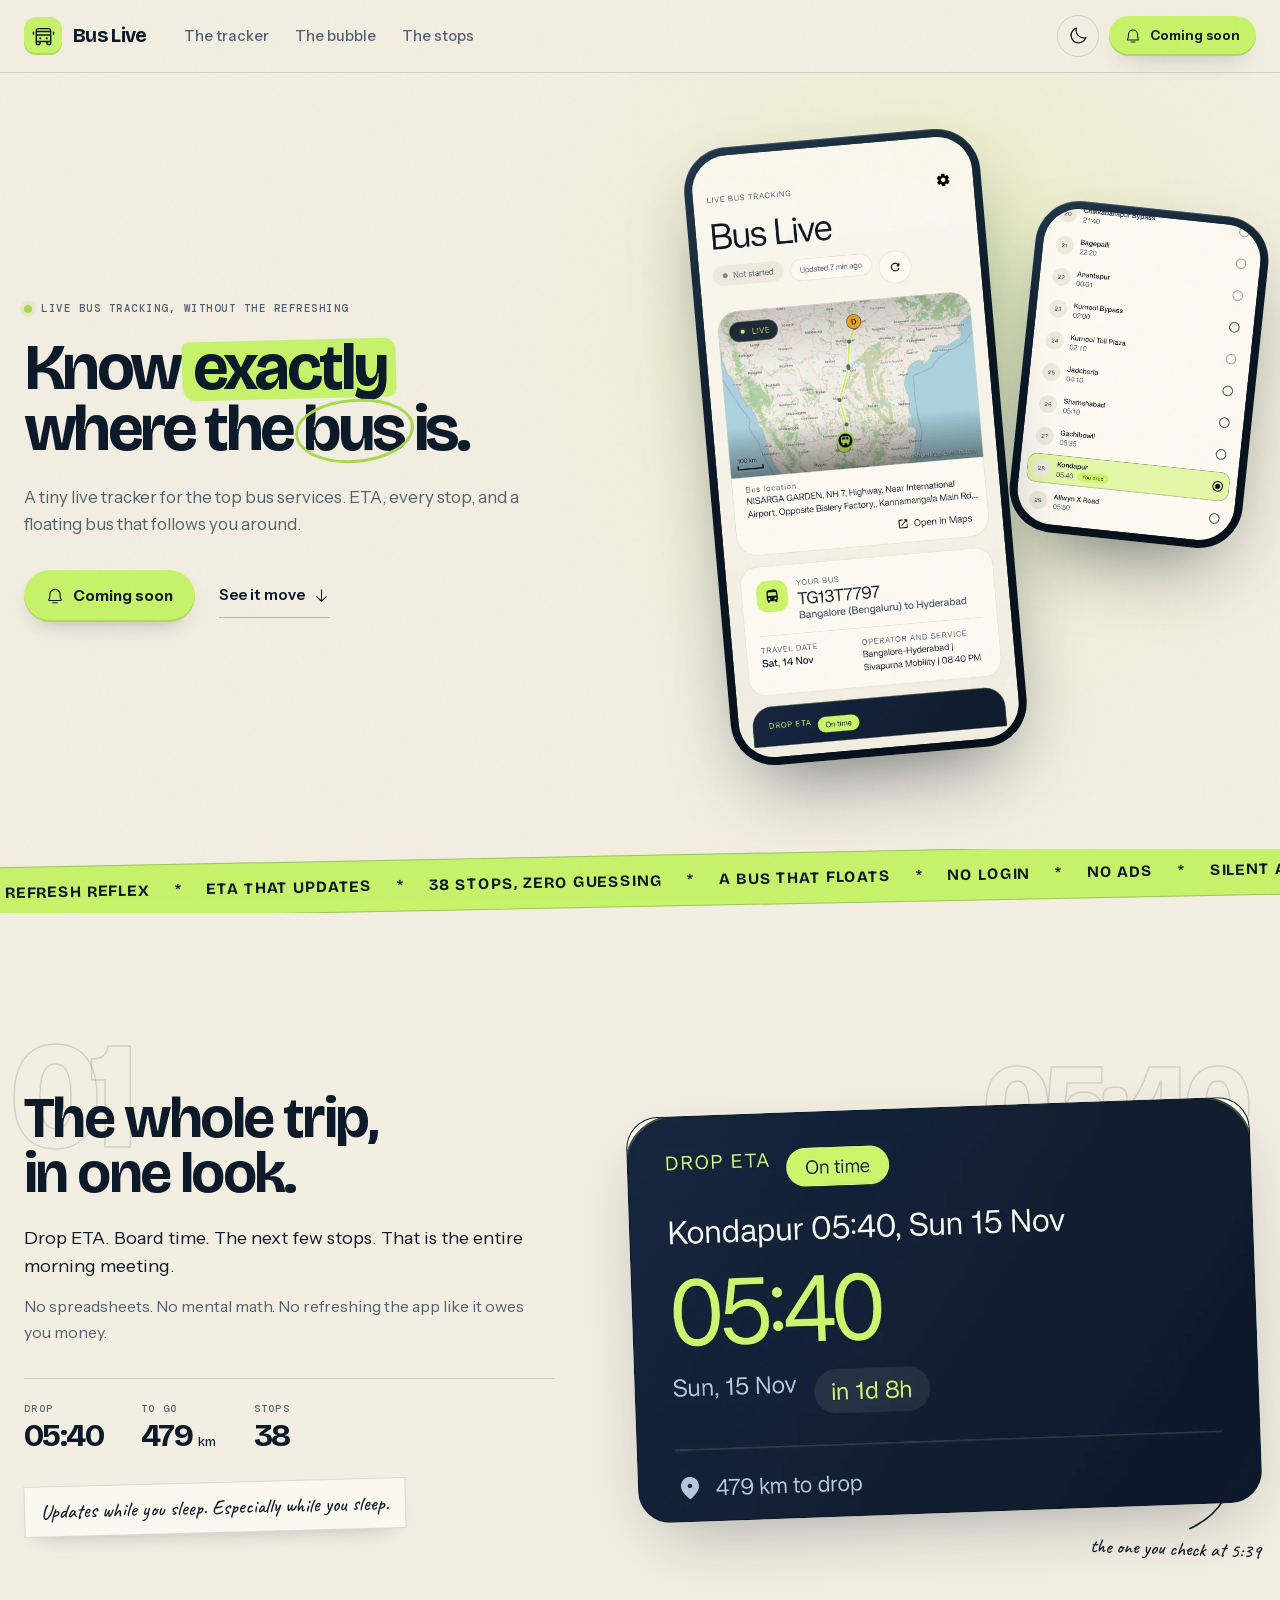
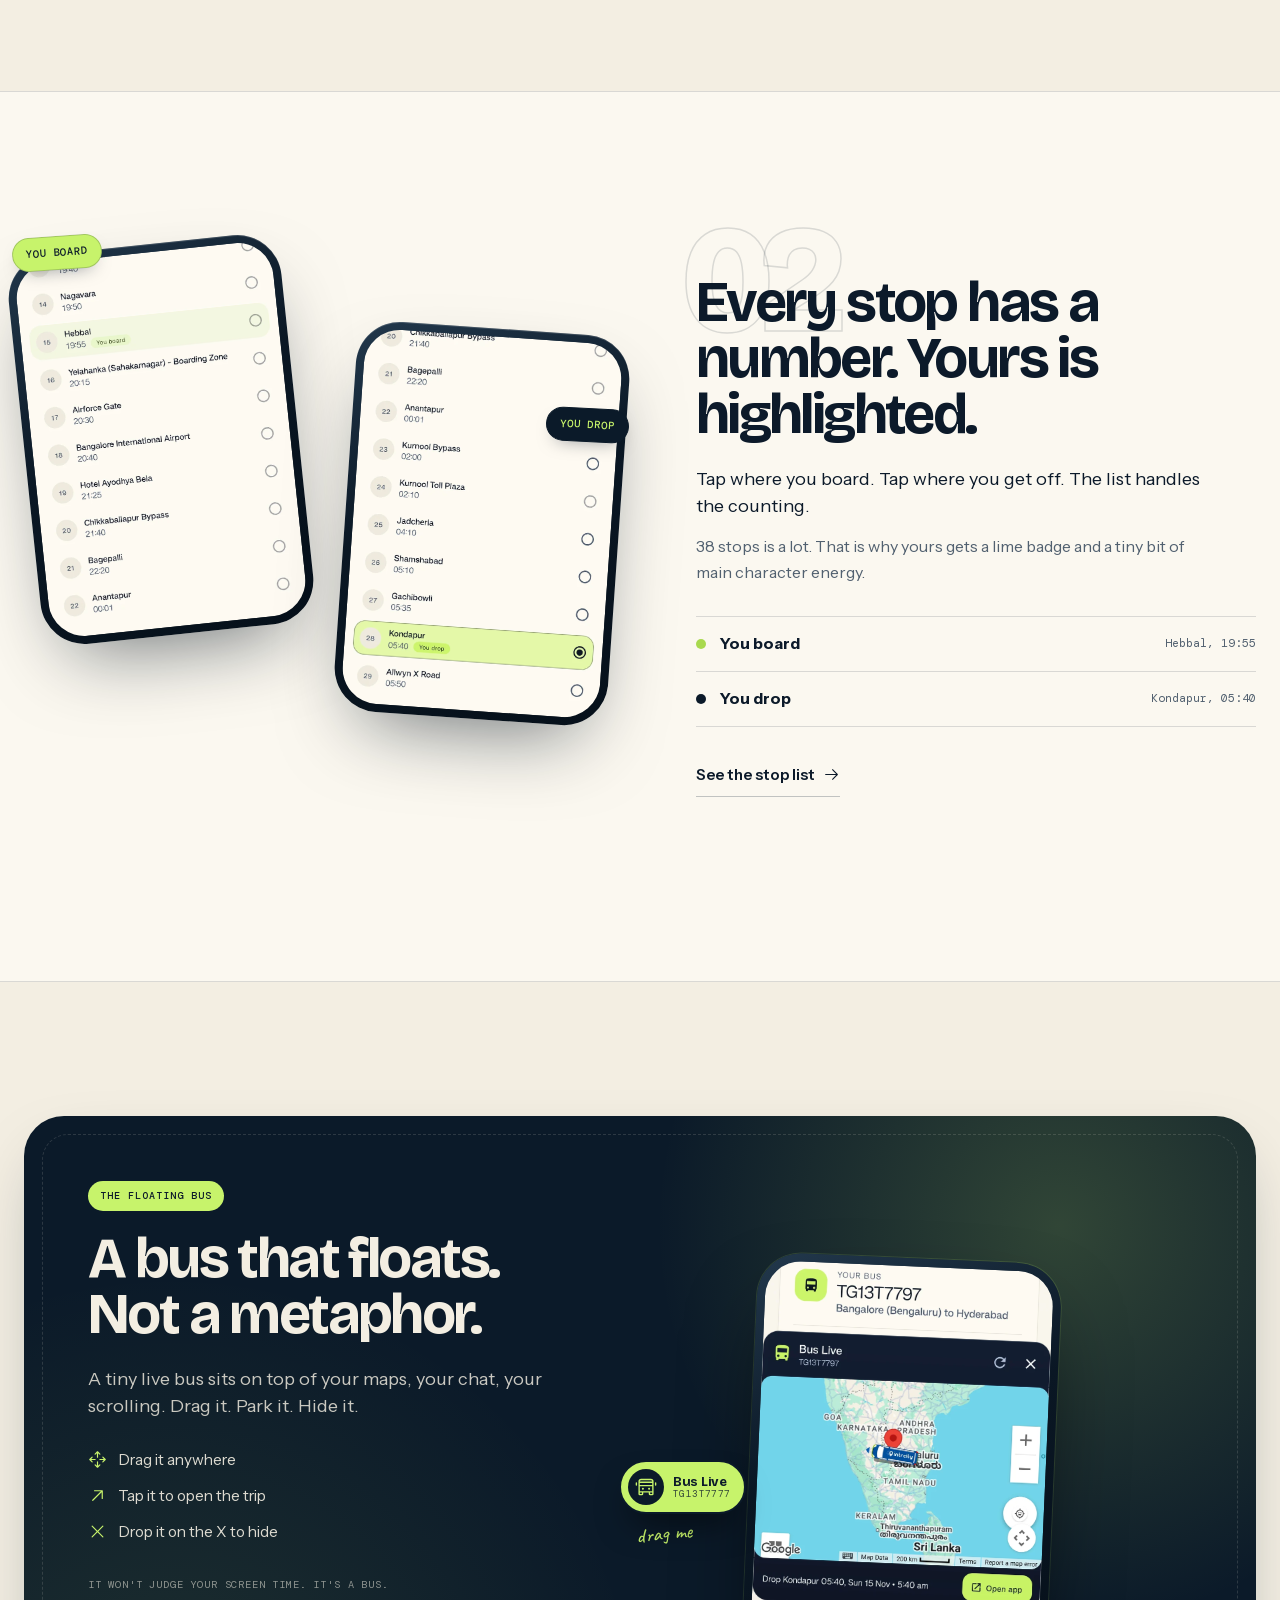
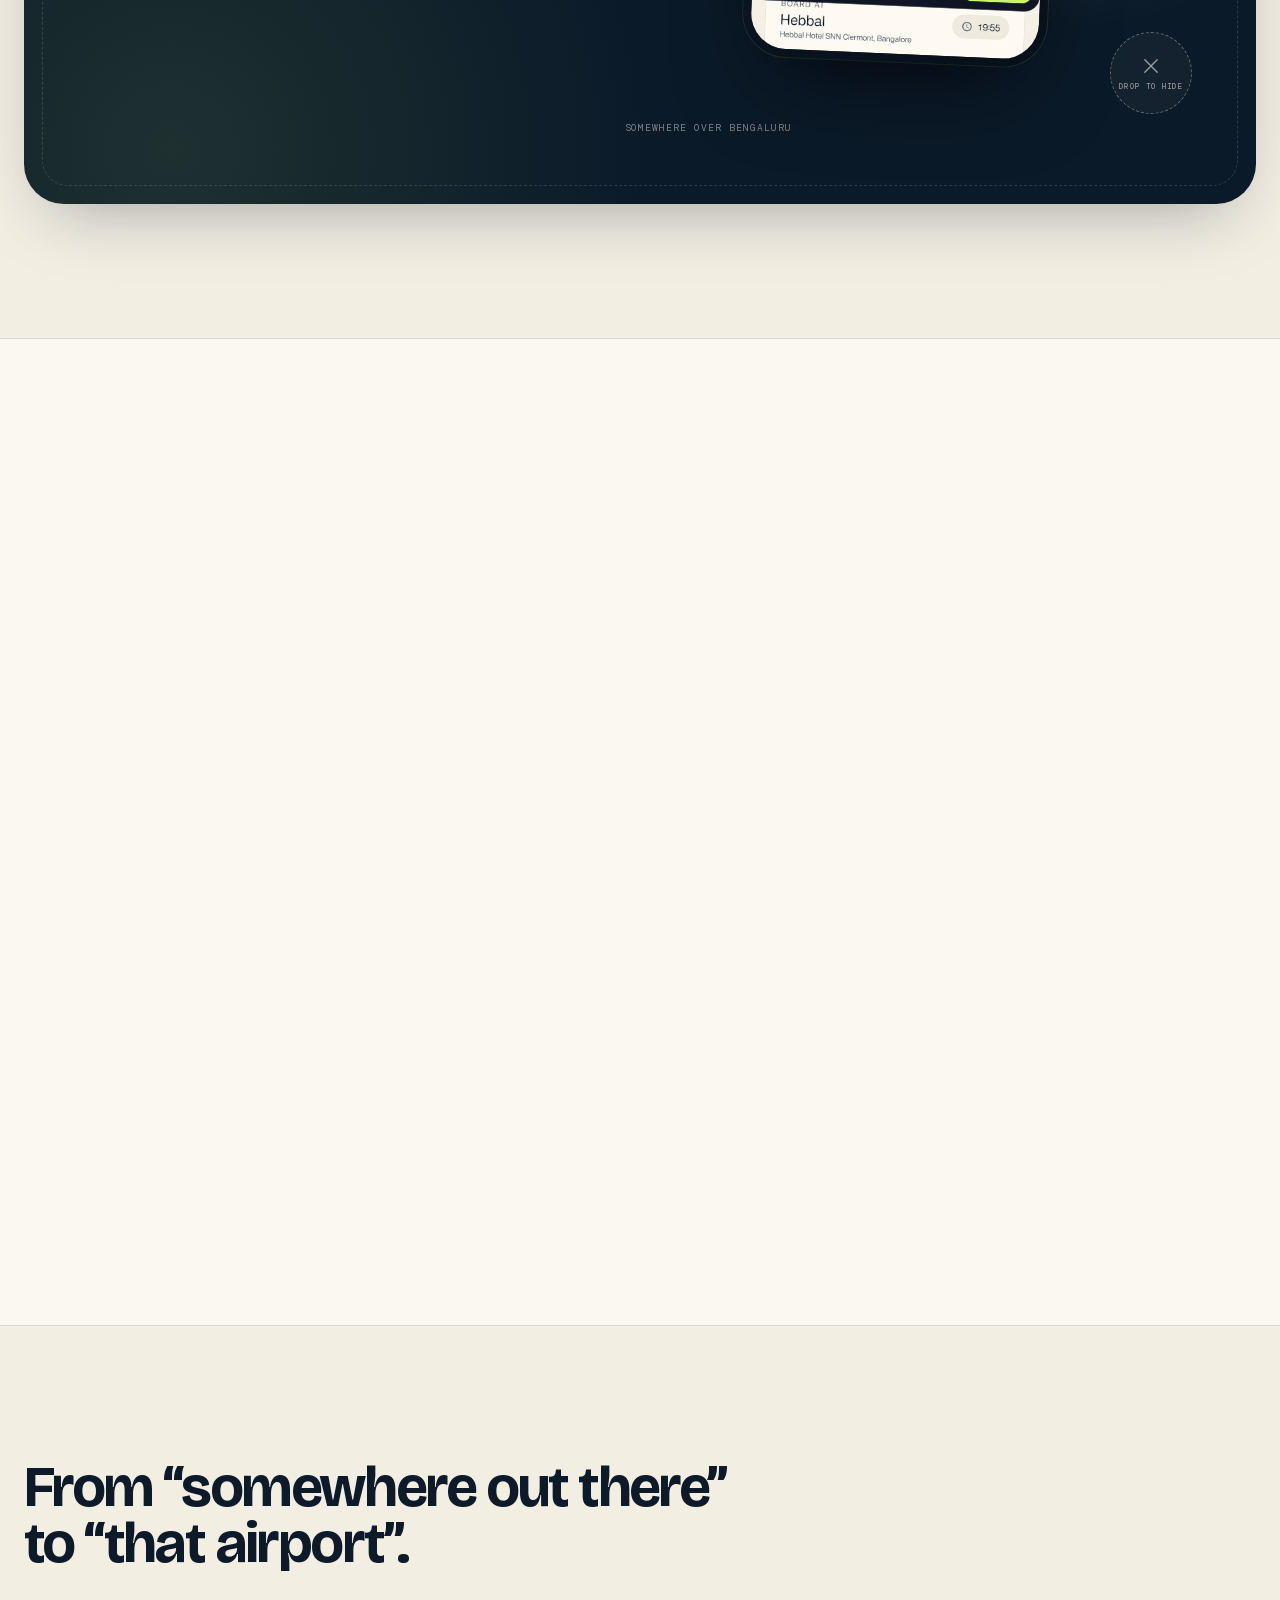
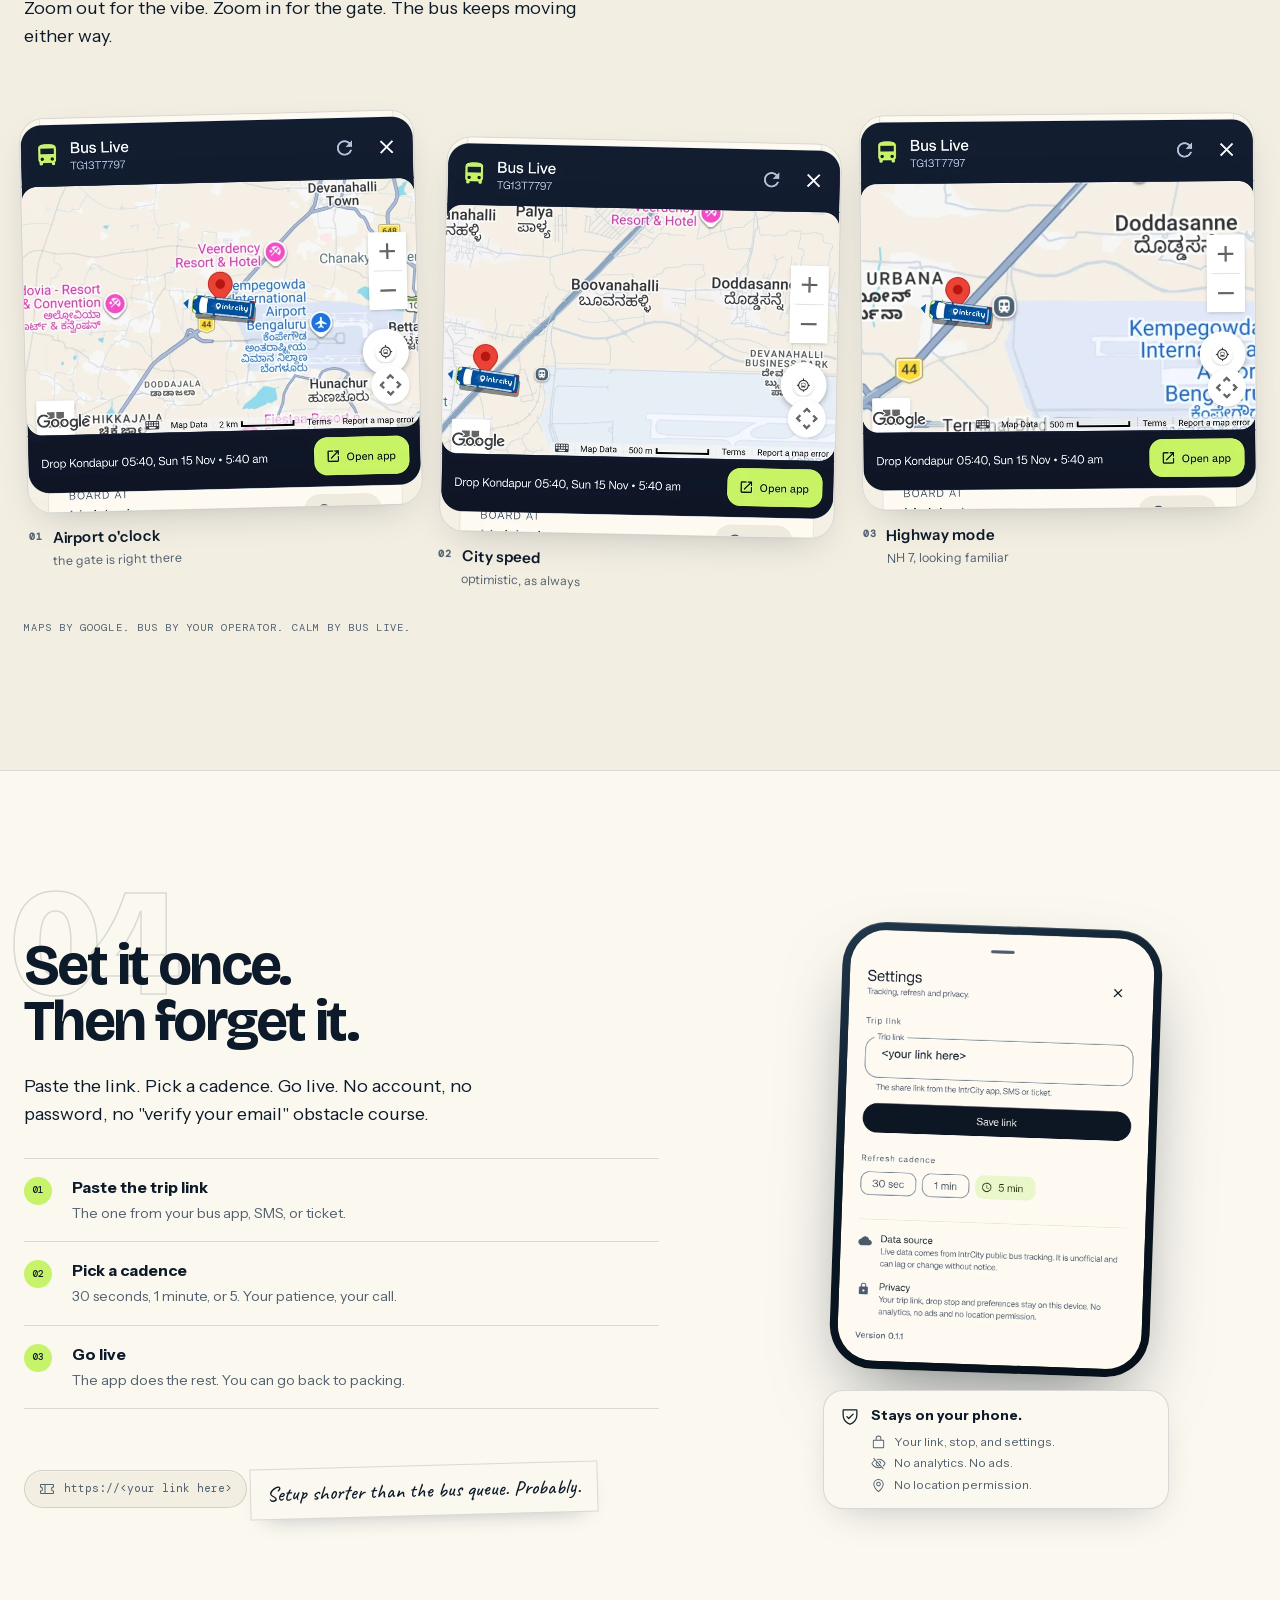
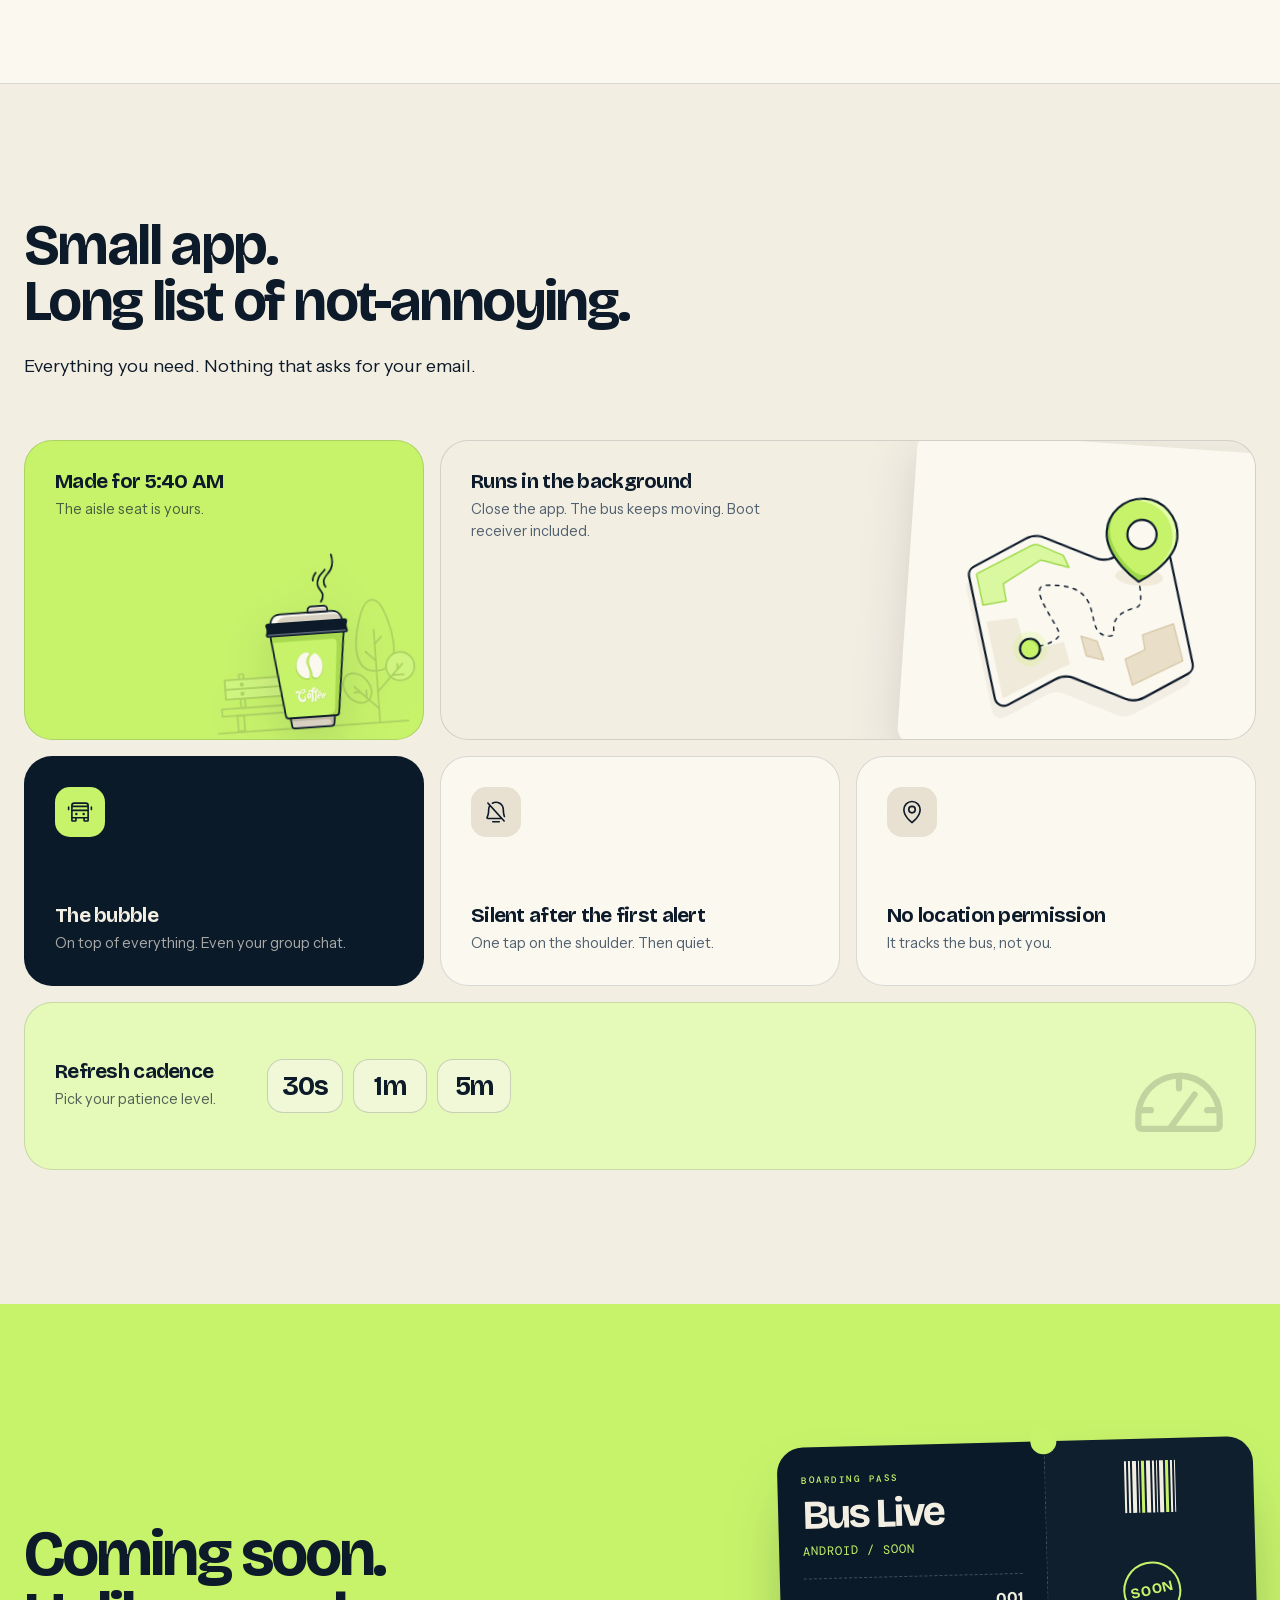
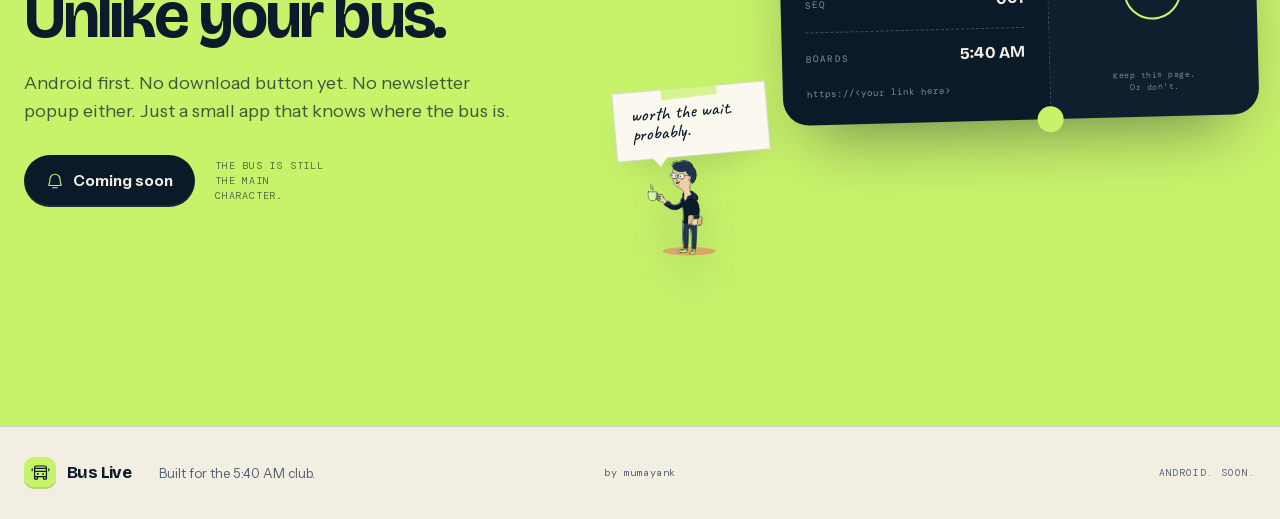
==== index.html @ c7a282df "Make bubble drag frame-synced and return it home" ====
<!doctype html>
<html lang="en">
<head>
  <meta charset="utf-8">
  <meta name="viewport" content="width=device-width, initial-scale=1">
  <title>Bus Live - know exactly where the bus is</title>
  <meta name="description" content="A tiny live tracker for the top bus services. Drop ETA, every stop, and a floating bus bubble. Coming soon to Android.">
  <meta name="theme-color" content="#F3EEE2">
  <meta property="og:title" content="Bus Live - know exactly where the bus is">
  <meta property="og:description" content="Live ETA, every stop, and a floating bus that follows you around. Coming soon to Android.">
  <meta property="og:type" content="website">
  <meta property="og:url" content="https://mumayank.github.io/bus-live-site/">
  <meta property="og:image" content="https://mumayank.github.io/bus-live-site/assets/og.png">
  <meta property="og:image:width" content="1200">
  <meta property="og:image:height" content="630">
  <meta name="twitter:card" content="summary_large_image">
  <meta name="twitter:image" content="https://mumayank.github.io/bus-live-site/assets/og.png">
  <link rel="icon" href="favicon.svg" type="image/svg+xml">
  <link rel="preload" href="assets/fonts/bricolage-grotesque.woff2" as="font" type="font/woff2" crossorigin>
  <link rel="preload" href="assets/fonts/instrument-sans.woff2" as="font" type="font/woff2" crossorigin>
  <link rel="preload" href="assets/img/screen-main.webp" as="image" type="image/webp">
  <link rel="stylesheet" href="styles.css?v=10">
  <script>
    (function () {
      document.documentElement.classList.add('js');
      try {
        var stored = localStorage.getItem('bl-theme');
        var theme = stored || (window.matchMedia('(prefers-color-scheme: dark)').matches ? 'dark' : 'light');
        document.documentElement.setAttribute('data-theme', theme);
        document.querySelector('meta[name="theme-color"]').setAttribute('content', theme === 'dark' ? '#07131F' : '#F3EEE2');
      } catch (e) {}
    })();
  </script>
</head>
<body>
  <a class="skip" href="#main">Skip to the good part</a>

  <header class="nav">
    <div class="wrap nav__inner">
      <a class="brand" href="#top" aria-label="Bus Live home">
        <span class="brand__mark"><svg class="icon" aria-hidden="true"><use href="assets/icons.svg#i-bus"></use></svg></span>
        <span class="brand__name">Bus Live</span>
      </a>

      <nav class="nav__links" aria-label="Sections">
        <a href="#tracker">The tracker</a>
        <a href="#bubble">The bubble</a>
        <a href="#stops">The stops</a>
      </nav>

      <div class="nav__actions">
        <button class="theme" id="theme-toggle" type="button" aria-label="Switch to dark mode" aria-pressed="false">
          <svg class="icon theme__sun" aria-hidden="true"><use href="assets/icons.svg#i-sun"></use></svg>
          <svg class="icon theme__moon" aria-hidden="true"><use href="assets/icons.svg#i-moon"></use></svg>
        </button>
        <span class="btn btn--soon btn--nav">
          <svg class="icon" aria-hidden="true"><use href="assets/icons.svg#i-bell-simple"></use></svg>
          Coming soon
        </span>
      </div>
    </div>
  </header>

  <main id="main">
    <section class="hero" id="top">
      <div class="wrap hero__inner">
        <div class="hero__copy">
          <p class="eyebrow"><span class="dot" aria-hidden="true"></span> Live bus tracking, without the refreshing</p>
          <h1>Know <span class="mark">exactly</span><br>where the <span class="circled">bus</span> is.</h1>
          <p class="hero__sub">A tiny live tracker for the top bus services. ETA, every stop, and a floating bus that follows you around.</p>
          <div class="hero__cta">
            <span class="btn btn--soon">
              <svg class="icon" aria-hidden="true"><use href="assets/icons.svg#i-bell-simple"></use></svg>
              Coming soon
            </span>
            <a class="arrow-link" href="#tracker">See it move <svg class="icon" aria-hidden="true"><use href="assets/icons.svg#i-arrow-down"></use></svg></a>
          </div>
        </div>

        <div class="hero__visual" aria-label="Bus Live app screens">
          <div class="hero__phone hero__phone--back">
            <div class="phone">
              <div class="phone__screen">
                <img src="assets/img/screen-drop.webp" width="760" height="1105" alt="Bus Live stop list with the drop stop highlighted in lime." fetchpriority="low">
              </div>
            </div>
          </div>

          <div class="hero__phone hero__phone--front">
            <div class="phone">
              <div class="phone__screen">
                <img src="assets/img/screen-main.webp" width="900" height="1936" alt="Bus Live home screen with a live route map, bus number TG13T7777, and drop ETA." fetchpriority="high">
              </div>
            </div>
          </div>
        </div>
      </div>
    </section>

    <div class="marquee-wrap">
      <div class="marquee" aria-hidden="true">
        <div class="marquee__track">
          <span>NO REFRESH REFLEX <b>*</b> ETA THAT UPDATES <b>*</b> 38 STOPS, ZERO GUESSING <b>*</b> A BUS THAT FLOATS <b>*</b> NO LOGIN <b>*</b> NO ADS <b>*</b> SILENT AFTER THE FIRST ALERT <b>*</b> </span>
          <span>NO REFRESH REFLEX <b>*</b> ETA THAT UPDATES <b>*</b> 38 STOPS, ZERO GUESSING <b>*</b> A BUS THAT FLOATS <b>*</b> NO LOGIN <b>*</b> NO ADS <b>*</b> SILENT AFTER THE FIRST ALERT <b>*</b> </span>
        </div>
      </div>
    </div>

    <section class="section section--tracker" id="tracker">
      <div class="wrap">
        <div class="tracker">
          <div class="tracker__copy reveal">
            <span class="ghost-num" aria-hidden="true">01</span>
            <h2>The whole trip,<br>in one look.</h2>
            <p class="lead">Drop ETA. Board time. The next few stops. That is the entire morning meeting.</p>
            <p class="body">No spreadsheets. No mental math. No refreshing the app like it owes you money.</p>

            <dl class="stats">
              <div><dt>Drop</dt><dd>05:40</dd></div>
              <div><dt>To go</dt><dd>479 <small>km</small></dd></div>
              <div><dt>Stops</dt><dd>38</dd></div>
            </dl>

            <p class="note note--inline">Updates while you sleep. Especially while you sleep.</p>
          </div>

          <div class="tracker__art reveal">
            <span class="big-time" aria-hidden="true">05:40</span>
            <figure class="eta-card">
              <img src="assets/img/card-eta.webp?v=2" width="1148" height="745" alt="Dark drop ETA card for Kondapur at 05:40, marked on time, with 479 km to drop." loading="lazy">
              <figcaption class="sr-only">Drop ETA for Kondapur at 05:40, on time, 479 km to drop.</figcaption>
            </figure>
            <div class="hand hand--eta">
              <svg class="doodle" viewBox="0 0 110 70" aria-hidden="true">
                <path d="M6 58c20-10 38-26 48-45" fill="none" stroke="currentColor" stroke-width="2.4" stroke-linecap="round"/>
                <path d="M46 9c3 1 6 2 9 5M52 19c1-3 2-6 3-10" fill="none" stroke="currentColor" stroke-width="2.4" stroke-linecap="round"/>
              </svg>
              <span>the one you check at 5:39</span>
            </div>
          </div>
        </div>
      </div>
    </section>

    <section class="section section--stops" id="stops">
      <div class="wrap">
        <div class="stops">
          <div class="stops__art reveal">
            <div class="stops__phone stops__phone--board">
              <div class="phone">
                <div class="phone__screen">
                  <img src="assets/img/screen-board.webp" width="760" height="1105" alt="Stop list with Hebbal marked You board." loading="lazy">
                </div>
              </div>
              <span class="tag tag--board">You board</span>
            </div>
            <div class="stops__phone stops__phone--drop">
              <div class="phone">
                <div class="phone__screen">
                  <img src="assets/img/screen-drop.webp" width="760" height="1105" alt="Stop list with Kondapur marked You drop." loading="lazy">
                </div>
              </div>
              <span class="tag tag--drop">You drop</span>
            </div>
          </div>

          <div class="stops__copy reveal">
            <span class="ghost-num" aria-hidden="true">02</span>
            <h2>Every stop has a number. Yours is highlighted.</h2>
            <p class="lead">Tap where you board. Tap where you get off. The list handles the counting.</p>
            <p class="body">38 stops is a lot. That is why yours gets a lime badge and a tiny bit of main character energy.</p>

            <ul class="legend">
              <li><span class="legend__dot legend__dot--board" aria-hidden="true"></span><strong>You board</strong><span>Hebbal, 19:55</span></li>
              <li><span class="legend__dot legend__dot--drop" aria-hidden="true"></span><strong>You drop</strong><span>Kondapur, 05:40</span></li>
            </ul>

            <button class="arrow-link arrow-link--button" type="button" id="open-stops">
              See the stop list <svg class="icon" aria-hidden="true"><use href="assets/icons.svg#i-arrow-right"></use></svg>
            </button>
          </div>
        </div>
      </div>
    </section>

    <section class="section section--bubble" id="bubble">
      <div class="wrap">
        <div class="bubble-panel reveal">
          <div class="bubble-panel__copy">
            <span class="pill pill--lime">the floating bus</span>
            <h2>A bus that floats.<br>Not a metaphor.</h2>
            <p class="lead lead--light">A tiny live bus sits on top of your maps, your chat, your scrolling. Drag it. Park it. Hide it.</p>

            <ul class="ticks ticks--light">
              <li><svg class="icon" aria-hidden="true"><use href="assets/icons.svg#i-arrows-out-cardinal"></use></svg> Drag it anywhere</li>
              <li><svg class="icon" aria-hidden="true"><use href="assets/icons.svg#i-arrow-up-right"></use></svg> Tap it to open the trip</li>
              <li><svg class="icon" aria-hidden="true"><use href="assets/icons.svg#i-x"></use></svg> Drop it on the X to hide</li>
            </ul>

            <p class="bubble-panel__foot">It won't judge your screen time. It's a bus.</p>
          </div>

          <div class="bubble-stage" id="bubble-stage">
            <div class="bubble-stage__phone">
              <div class="phone phone--tilt">
                <div class="phone__screen">
                  <img src="assets/img/screen-bubble.webp" width="820" height="1105" alt="Map with the floating Bus Live bubble over the route between Bengaluru and Hyderabad." loading="lazy">
                </div>
              </div>
            </div>
            <p class="bubble-stage__caption">somewhere over Bengaluru</p>

            <button class="bus-bubble" id="bus-bubble" type="button" aria-label="The floating bus. Drag it around, or use the hide button.">
              <span class="bus-bubble__mark"><svg class="icon" aria-hidden="true"><use href="assets/icons.svg#i-bus"></use></svg></span>
              <span class="bus-bubble__text"><b>Bus Live</b><em>TG13T7777</em></span>
            </button>
            <span class="bubble-hint" id="bubble-hint" aria-hidden="true">drag me</span>

            <button class="bubble-hide" id="bubble-hide" type="button" aria-label="Hide the floating bus">
              <svg class="icon" aria-hidden="true"><use href="assets/icons.svg#i-x"></use></svg>
              <span>drop to hide</span>
            </button>

            <button class="bubble-restore" id="bubble-restore" type="button" hidden>Bring it back</button>
          </div>
        </div>
      </div>
    </section>

    <section class="section section--notifs">
      <div class="wrap">
        <div class="notifs">
          <div class="notifs__copy reveal">
            <span class="ghost-num" aria-hidden="true">03</span>
            <h2>It taps once.<br>Then it shuts up.</h2>
            <p class="lead">Live updates in the shade. Silence after the first alert. Your phone stays yours.</p>
            <p class="body">No 30-second pings. No badge anxiety. We are not your group chat.</p>

            <ul class="ticks">
              <li><svg class="icon" aria-hidden="true"><use href="assets/icons.svg#i-arrow-up-right"></use></svg> Refresh, bubble, open</li>
              <li><svg class="icon" aria-hidden="true"><use href="assets/icons.svg#i-bell-simple"></use></svg> One alert, then quiet</li>
              <li><svg class="icon" aria-hidden="true"><use href="assets/icons.svg#i-clock"></use></svg> Updated in the background</li>
            </ul>
          </div>

          <div class="notifs__art reveal">
            <figure class="notif notif--big">
              <img src="assets/img/card-notification.webp" width="1060" height="865" alt="Expanded Bus Live notification with a live map, drop ETA, and Refresh, Bubble, and Open buttons." loading="lazy">
              <figcaption><span class="notif__dot" aria-hidden="true"></span> Live card <span class="notif__muted">expanded, useful, slightly smug</span></figcaption>
            </figure>

            <figure class="notif notif--small">
              <img src="assets/img/card-notification-small.webp" width="1085" height="148" alt="Collapsed Bus Live notification showing the drop stop and ETA." loading="lazy">
              <figcaption><svg class="icon" aria-hidden="true"><use href="assets/icons.svg#i-bell-simple-slash"></use></svg> Quiet mode <span class="notif__muted">silent until the next alert</span></figcaption>
            </figure>
          </div>
        </div>
      </div>
    </section>

    <section class="section section--maps">
      <div class="wrap">
        <div class="maps__head reveal">
          <h2>From &ldquo;somewhere out there&rdquo;<br>to &ldquo;that airport&rdquo;.</h2>
          <p class="lead">Zoom out for the vibe. Zoom in for the gate. The bus keeps moving either way.</p>
        </div>

        <div class="maps__strip reveal">
          <figure class="map-card map-card--one">
            <div class="map-card__img">
              <img src="assets/img/map-airport.webp?v=2" width="760" height="760" alt="Bus Live map zoomed in near Kempegowda International Airport with the bus bubble." loading="lazy">
            </div>
            <figcaption><span>01</span> Airport o'clock <em>the gate is right there</em></figcaption>
          </figure>

          <figure class="map-card map-card--two">
            <div class="map-card__img">
              <img src="assets/img/map-urban.webp?v=2" width="760" height="760" alt="Bus Live map on city roads near Doddasanne with the bus bubble." loading="lazy">
            </div>
            <figcaption><span>02</span> City speed <em>optimistic, as always</em></figcaption>
          </figure>

          <figure class="map-card map-card--three">
            <div class="map-card__img">
              <img src="assets/img/map-highway.webp?v=2" width="760" height="760" alt="Bus Live map on the highway near the airport with the bus bubble." loading="lazy">
            </div>
            <figcaption><span>03</span> Highway mode <em>NH 7, looking familiar</em></figcaption>
          </figure>
        </div>

        <p class="maps__foot reveal">Maps by Google. Bus by your operator. Calm by Bus Live.</p>
      </div>
    </section>

    <section class="section section--setup">
      <div class="wrap">
        <div class="setup">
          <div class="setup__copy reveal">
            <span class="ghost-num" aria-hidden="true">04</span>
            <h2>Set it once.<br>Then forget it.</h2>
            <p class="lead">Paste the link. Pick a cadence. Go live. No account, no password, no "verify your email" obstacle course.</p>

            <ol class="steps">
              <li><span>01</span><div><strong>Paste the trip link</strong><p>The one from your bus app, SMS, or ticket.</p></div></li>
              <li><span>02</span><div><strong>Pick a cadence</strong><p>30 seconds, 1 minute, or 5. Your patience, your call.</p></div></li>
              <li><span>03</span><div><strong>Go live</strong><p>The app does the rest. You can go back to packing.</p></div></li>
            </ol>

            <div class="link-chip">
              <svg class="icon" aria-hidden="true"><use href="assets/icons.svg#i-ticket"></use></svg>
              <span>https://&lt;your link here&gt;</span>
            </div>

            <p class="note note--inline">Setup shorter than the bus queue. Probably.</p>
          </div>

          <div class="setup__art reveal">
            <div class="phone phone--setup">
              <div class="phone__screen">
                <img src="assets/img/screen-settings.webp" width="900" height="1275" alt="Bus Live settings screen with the trip link replaced by a placeholder, refresh cadence choices, and privacy notes." loading="lazy">
              </div>
            </div>
            <div class="setup__privacy">
              <svg class="icon" aria-hidden="true"><use href="assets/icons.svg#i-shield-check"></use></svg>
              <div class="setup__privacy-copy">
                <strong>Stays on your phone.</strong>
                <ul class="setup__privacy-list">
                  <li><svg class="icon" aria-hidden="true"><use href="assets/icons.svg#i-lock-simple"></use></svg><span>Your link, stop, and settings.</span></li>
                  <li><svg class="icon" aria-hidden="true"><use href="assets/icons.svg#i-eye-slash"></use></svg><span>No analytics. No ads.</span></li>
                  <li><svg class="icon" aria-hidden="true"><use href="assets/icons.svg#i-map-pin"></use></svg><span>No location permission.</span></li>
                </ul>
              </div>
            </div>
          </div>
        </div>
      </div>
    </section>

    <section class="section section--bento">
      <div class="wrap">
        <div class="bento__head reveal">
          <h2>Small app.<br>Long list of not-annoying.</h2>
          <p class="lead">Everything you need. Nothing that asks for your email.</p>
        </div>

        <div class="bento">
          <article class="bento__card bento__card--coffee reveal">
            <div class="bento__art bento__art--coffee">
              <img src="assets/ill/coffee.svg" width="1000" height="880" alt="" loading="lazy">
            </div>
            <div class="bento__copy">
              <h3>Made for 5:40 AM</h3>
              <p>The aisle seat is yours.</p>
            </div>
          </article>

          <article class="bento__card bento__card--background reveal">
            <div class="bento__copy">
              <h3>Runs in the background</h3>
              <p>Close the app. The bus keeps moving. Boot receiver included.</p>
            </div>
            <div class="bento__art bento__art--map">
              <img src="assets/ill/map.svg" width="1000" height="880" alt="" loading="lazy">
            </div>
          </article>

          <article class="bento__card bento__card--bubble reveal">
            <span class="bento__icon"><svg class="icon" aria-hidden="true"><use href="assets/icons.svg#i-bus"></use></svg></span>
            <div class="bento__copy">
              <h3>The bubble</h3>
              <p>On top of everything. Even your group chat.</p>
            </div>
          </article>

          <article class="bento__card bento__card--silent reveal">
            <span class="bento__icon"><svg class="icon" aria-hidden="true"><use href="assets/icons.svg#i-bell-simple-slash"></use></svg></span>
            <div class="bento__copy">
              <h3>Silent after the first alert</h3>
              <p>One tap on the shoulder. Then quiet.</p>
            </div>
          </article>

          <article class="bento__card bento__card--privacy reveal">
            <span class="bento__icon"><svg class="icon" aria-hidden="true"><use href="assets/icons.svg#i-map-pin"></use></svg></span>
            <div class="bento__copy">
              <h3>No location permission</h3>
              <p>It tracks the bus, not you.</p>
            </div>
          </article>

          <article class="bento__card bento__card--cadence reveal">
            <div class="bento__copy">
              <h3>Refresh cadence</h3>
              <p>Pick your patience level.</p>
            </div>
            <div class="cadence" aria-label="Refresh options: 30 seconds, 1 minute, 5 minutes">
              <span>30s</span><span>1m</span><span>5m</span>
            </div>
            <svg class="icon bento__gauge" aria-hidden="true"><use href="assets/icons.svg#i-gauge"></use></svg>
          </article>
        </div>
      </div>
    </section>

    <section class="section section--cta" id="soon">
      <div class="wrap">
        <div class="cta">
          <div class="cta__copy reveal">
            <h2>Coming soon.<br>Unlike your bus.</h2>
            <p class="lead">Android first. No download button yet. No newsletter popup either. Just a small app that knows where the bus is.</p>
            <div class="cta__actions">
              <span class="btn btn--navy">
                <svg class="icon" aria-hidden="true"><use href="assets/icons.svg#i-bell-simple"></use></svg>
                Coming soon
              </span>
              <span class="cta__aside">The bus is still the main character.</span>
            </div>
          </div>

          <div class="cta__art reveal">
            <div class="ticket" aria-label="Bus Live boarding pass, Android, coming soon">
              <div class="ticket__main">
                <p class="ticket__kicker">Boarding pass</p>
                <p class="ticket__brand">Bus Live</p>
                <p class="ticket__route">Android <span aria-hidden="true">/</span> Soon</p>
                <div class="ticket__row"><span>Seq</span><strong>001</strong></div>
                <div class="ticket__row"><span>Boards</span><strong>5:40 AM</strong></div>
                <p class="ticket__link">https://&lt;your link here&gt;</p>
              </div>
              <div class="ticket__stub">
                <div class="barcode" aria-hidden="true">
                  <i></i><i></i><i></i><i></i><i></i><i></i><i></i><i></i><i></i><i></i><i></i><i></i>
                </div>
                <span class="ticket__stamp">Soon</span>
                <span class="ticket__small">Keep this page.<br>Or don't.</span>
              </div>
            </div>

            <div class="cta__person">
              <img src="assets/ill/freelancer.svg" width="1000" height="880" alt="" loading="lazy">
            </div>
            <div class="note note--cta">worth the wait.<br>probably.</div>
          </div>
        </div>
      </div>
    </section>

    <dialog class="stops-dialog" id="stops-dialog" aria-labelledby="stops-dialog-title">
      <div class="stops-dialog__panel">
        <div class="stops-dialog__head">
          <div><h2 id="stops-dialog-title">The stop list</h2><p class="stops-dialog__sub">A peek at the first nine of 38.</p></div>
          <button class="stops-dialog__close" type="button" data-close aria-label="Close the stop list">
            <svg class="icon" aria-hidden="true"><use href="assets/icons.svg#i-x"></use></svg>
          </button>
        </div>
        <div class="stops-dialog__body">
          <img src="assets/img/screen-allstops.webp?v=3" width="760" height="988" alt="The first stops in the Bus Live list, numbered from Bommanahalli." loading="lazy">
        </div>
      </div>
    </dialog>
  </main>

  <footer class="footer">
    <div class="wrap footer__inner">
      <div class="footer__start">
        <a class="brand brand--footer" href="#top" aria-label="Back to top">
          <span class="brand__mark"><svg class="icon" aria-hidden="true"><use href="assets/icons.svg#i-bus"></use></svg></span>
          <span class="brand__name">Bus Live</span>
        </a>
        <p>Built for the 5:40 AM club.</p>
      </div>
      <p class="footer__credit">by mumayank</p>
      <p class="footer__small">Android. Soon.</p>
    </div>
  </footer>

  <script src="script.js?v=4" defer></script>
</body>
</html>
---- styles.css ----
/* Bus Live showcase
   Shape rule: buttons and chips are pills, cards are 28px, the phone is 44px.
   Z-index scale: content 1-5, nav 50, grain 60, skip link 100. */

@font-face {
  font-family: 'Bricolage Grotesque';
  src: url('assets/fonts/bricolage-grotesque.woff2') format('woff2');
  font-weight: 200 800;
  font-style: normal;
  font-display: swap;
}
@font-face {
  font-family: 'Instrument Sans';
  src: url('assets/fonts/instrument-sans.woff2') format('woff2');
  font-weight: 400 700;
  font-style: normal;
  font-display: swap;
}
@font-face {
  font-family: 'Instrument Sans';
  src: url('assets/fonts/instrument-sans-italic.woff2') format('woff2');
  font-weight: 400 700;
  font-style: italic;
  font-display: swap;
}
@font-face {
  font-family: 'DM Mono';
  src: url('assets/fonts/dm-mono-400.woff2') format('woff2');
  font-weight: 400;
  font-style: normal;
  font-display: swap;
}
@font-face {
  font-family: 'DM Mono';
  src: url('assets/fonts/dm-mono-500.woff2') format('woff2');
  font-weight: 500;
  font-style: normal;
  font-display: swap;
}
@font-face {
  font-family: 'Caveat';
  src: url('assets/fonts/caveat.woff2') format('woff2');
  font-weight: 500 600;
  font-style: normal;
  font-display: swap;
}

:root {
  --paper: #F3EEE2;
  --paper-2: #FBF8F0;
  --paper-3: #E8E0D0;
  --ink: #0C1A2A;
  --ink-2: #1B3044;
  --slate: #526170;
  --slate-2: #63717E;
  --line: rgba(12, 26, 42, 0.14);
  --line-strong: rgba(12, 26, 42, 0.24);
  --lime: #C7F36B;
  --lime-dark: #A8D94E;
  --lime-soft: #E5F9B8;
  --navy: #0B1A29;
  --navy-2: #13293D;
  --on-lime: #0C1A2A;
  --on-navy: #F3EEE2;
  --shadow: 0 26px 70px -26px rgba(11, 26, 41, 0.38);
  --shadow-soft: 0 14px 40px -18px rgba(11, 26, 41, 0.28);
  --r-card: 28px;
  --r-big: 40px;
  --r-phone: 44px;
  --r-pill: 999px;
  --font-display: 'Bricolage Grotesque', 'Trebuchet MS', sans-serif;
  --font-body: 'Instrument Sans', 'Helvetica Neue', Arial, sans-serif;
  --font-mono: 'DM Mono', ui-monospace, SFMono-Regular, monospace;
  --font-hand: 'Caveat', 'Bradley Hand', cursive;
  color-scheme: light;
}

[data-theme="dark"] {
  --paper: #07131F;
  --paper-2: #0D1D2B;
  --paper-3: #122536;
  --ink: #F3EEE2;
  --ink-2: #DDE7EE;
  --slate: #B3C0CA;
  --slate-2: #9AA9B5;
  --line: rgba(243, 238, 226, 0.15);
  --line-strong: rgba(243, 238, 226, 0.26);
  --navy: #12283C;
  --navy-2: #193247;
  --shadow: 0 26px 70px -26px rgba(0, 0, 0, 0.7);
  --shadow-soft: 0 14px 40px -18px rgba(0, 0, 0, 0.55);
  color-scheme: dark;
}

*,
*::before,
*::after {
  box-sizing: border-box;
}

html {
  scroll-behavior: smooth;
  scroll-padding-top: 92px;
  -webkit-text-size-adjust: 100%;
  overflow-x: clip;
}

body {
  margin: 0;
  background: var(--paper);
  color: var(--ink);
  font-family: var(--font-body);
  font-size: 17px;
  line-height: 1.55;
  -webkit-font-smoothing: antialiased;
  text-rendering: optimizeLegibility;
  overflow-x: clip;
}

body::after {
  content: "";
  position: fixed;
  inset: 0;
  z-index: 60;
  pointer-events: none;
  opacity: 0.06;
  mix-blend-mode: multiply;
  background-image: url("data:image/svg+xml,%3Csvg viewBox='0 0 220 220' xmlns='http://www.w3.org/2000/svg'%3E%3Cfilter id='n'%3E%3CfeTurbulence type='fractalNoise' baseFrequency='0.9' numOctaves='4' stitchTiles='stitch'/%3E%3C/filter%3E%3Crect width='100%25' height='100%25' filter='url(%23n)' opacity='0.5'/%3E%3C/svg%3E");
}

[data-theme="dark"] body::after {
  mix-blend-mode: screen;
  opacity: 0.035;
}

img,
svg {
  display: block;
}

img {
  max-width: 100%;
  height: auto;
}

a {
  color: inherit;
  text-decoration: none;
}

button {
  font: inherit;
  color: inherit;
}

h1,
h2,
h3,
p,
figure,
dl,
dd,
ol,
ul {
  margin: 0;
}

h1,
h2,
h3 {
  font-family: var(--font-display);
  font-weight: 700;
  letter-spacing: -0.04em;
}

::selection {
  background: var(--lime);
  color: var(--on-lime);
}

:focus-visible {
  outline: 3px solid var(--lime-dark);
  outline-offset: 3px;
}

.section--cta :focus-visible,
.section--cta a:focus-visible,
.section--cta button:focus-visible {
  outline-color: var(--on-lime);
}

.sr-only {
  position: absolute;
  width: 1px;
  height: 1px;
  padding: 0;
  margin: -1px;
  overflow: hidden;
  clip: rect(0, 0, 0, 0);
  white-space: nowrap;
  border: 0;
}

.skip {
  position: fixed;
  top: 12px;
  left: 12px;
  z-index: 100;
  padding: 12px 18px;
  border-radius: var(--r-pill);
  background: var(--lime);
  color: var(--on-lime);
  font-weight: 700;
  transform: translateY(-140%);
  transition: transform 0.2s ease;
}

.skip:focus {
  transform: translateY(0);
}

.wrap {
  width: min(1240px, calc(100% - 48px));
  margin-inline: auto;
}

.icon {
  width: 20px;
  height: 20px;
  flex: none;
  fill: currentColor;
}

/* Navigation */

.nav {
  position: sticky;
  top: 0;
  z-index: 50;
  background: color-mix(in srgb, var(--paper) 86%, transparent);
  border-bottom: 1px solid var(--line);
  backdrop-filter: blur(16px);
  -webkit-backdrop-filter: blur(16px);
}

.nav__inner {
  display: flex;
  align-items: center;
  gap: 28px;
  min-height: 72px;
}

.brand {
  display: inline-flex;
  align-items: center;
  gap: 11px;
  flex: none;
}

.brand__mark {
  display: grid;
  place-items: center;
  width: 38px;
  height: 38px;
  border-radius: 12px;
  background: var(--lime);
  color: var(--on-lime);
  box-shadow: inset 0 -2px 0 rgba(12, 26, 42, 0.12);
}

.brand__mark .icon {
  width: 23px;
  height: 23px;
}

.brand__name {
  font-family: var(--font-display);
  font-size: 1.24rem;
  font-weight: 700;
  letter-spacing: -0.035em;
}

.nav__links {
  display: flex;
  align-items: center;
  gap: 26px;
  margin-left: 10px;
}

.nav__links a {
  position: relative;
  color: var(--slate);
  font-size: 0.92rem;
  font-weight: 500;
  padding: 6px 0;
}

.nav__links a::after {
  content: "";
  position: absolute;
  left: 0;
  right: 0;
  bottom: 0;
  height: 2px;
  border-radius: 2px;
  background: var(--lime-dark);
  transform: scaleX(0);
  transform-origin: left;
  transition: transform 0.25s cubic-bezier(0.16, 1, 0.3, 1);
}

.nav__links a:hover {
  color: var(--ink);
}

.nav__links a:hover::after {
  transform: scaleX(1);
}

.nav__actions {
  display: flex;
  align-items: center;
  gap: 10px;
  margin-left: auto;
}

.theme {
  display: grid;
  place-items: center;
  width: 42px;
  height: 42px;
  flex: none;
  border: 1px solid var(--line);
  border-radius: 50%;
  background: transparent;
  color: var(--ink);
  cursor: pointer;
  transition: background 0.2s ease, transform 0.2s ease;
}

.theme:hover {
  background: var(--paper-2);
}

.theme:active {
  transform: scale(0.94);
}

.theme__sun {
  display: none;
}

.theme__moon {
  display: block;
}

[data-theme="dark"] .theme__sun {
  display: block;
}

[data-theme="dark"] .theme__moon {
  display: none;
}

.btn {
  display: inline-flex;
  align-items: center;
  justify-content: center;
  gap: 9px;
  min-height: 52px;
  padding: 0 22px;
  border-radius: var(--r-pill);
  font-size: 0.95rem;
  font-weight: 650;
  line-height: 1;
  white-space: nowrap;
}

.btn .icon {
  width: 18px;
  height: 18px;
}

.btn--soon {
  background: var(--lime);
  color: var(--on-lime);
  box-shadow: inset 0 -2px 0 rgba(12, 26, 42, 0.13), 0 10px 24px -14px rgba(12, 26, 42, 0.4);
  cursor: default;
}

.btn--nav {
  min-height: 40px;
  padding: 0 16px;
  font-size: 0.82rem;
}

.btn--nav .icon {
  width: 16px;
  height: 16px;
}

.btn--navy {
  background: var(--navy);
  color: var(--on-navy);
  box-shadow: inset 0 -2px 0 rgba(255, 255, 255, 0.08);
  cursor: default;
}

.btn--navy .icon {
  color: var(--lime);
}

.arrow-link {
  display: inline-flex;
  align-items: center;
  gap: 8px;
  min-height: 44px;
  border-bottom: 1px solid var(--line-strong);
  font-weight: 600;
  font-size: 0.95rem;
  transition: gap 0.2s ease, border-color 0.2s ease;
}

.arrow-link .icon {
  width: 17px;
  height: 17px;
}

.arrow-link:hover {
  gap: 13px;
  border-color: var(--ink);
}

.arrow-link--button {
  padding: 0;
  border: 0;
  border-bottom: 1px solid var(--line-strong);
  background: transparent;
  cursor: pointer;
  margin-top: 26px;
}

/* Hero */

.hero {
  position: relative;
  padding: clamp(40px, 5vw, 72px) 0 clamp(40px, 5vw, 64px);
  overflow: clip;
}

.hero::before {
  content: "";
  position: absolute;
  top: -24%;
  right: -8%;
  width: 70vw;
  height: 70vw;
  max-width: 980px;
  max-height: 980px;
  border-radius: 50%;
  background: radial-gradient(circle, rgba(199, 243, 107, 0.3) 0%, rgba(199, 243, 107, 0.06) 48%, transparent 70%);
  pointer-events: none;
}

[data-theme="dark"] .hero::before {
  background: radial-gradient(circle, rgba(199, 243, 107, 0.12) 0%, rgba(199, 243, 107, 0.02) 48%, transparent 70%);
}

.hero__inner {
  position: relative;
  display: grid;
  grid-template-columns: 1.02fr 0.98fr;
  gap: clamp(34px, 5vw, 70px);
  align-items: center;
}

.hero__copy {
  max-width: 640px;
}

.eyebrow {
  display: flex;
  align-items: center;
  gap: 9px;
  color: var(--slate);
  font-family: var(--font-mono);
  font-size: 0.67rem;
  font-weight: 500;
  letter-spacing: 0.14em;
  text-transform: uppercase;
}

.dot {
  display: inline-block;
  width: 8px;
  height: 8px;
  border-radius: 50%;
  background: var(--lime-dark);
  box-shadow: 0 0 0 4px rgba(168, 217, 78, 0.16);
}

.hero h1 {
  margin: 20px 0 24px;
  font-size: clamp(3.1rem, 5.1vw, 4.8rem);
  line-height: 0.94;
  letter-spacing: -0.055em;
}

.mark {
  position: relative;
  display: inline-block;
  z-index: 0;
  isolation: isolate;
  padding-inline: 0.04em;
}

.mark::before {
  content: "";
  position: absolute;
  z-index: -1;
  inset: 4% -4% 0;
  background: var(--lime);
  border-radius: 6px 12px 8px 14px;
  transform: rotate(-1.4deg);
}

[data-theme="dark"] .mark {
  color: var(--on-lime);
}

.circled {
  position: relative;
  display: inline-block;
}

.circled::after {
  content: "";
  position: absolute;
  inset: 1% -0.16em -6% -0.12em;
  border: 3px solid var(--lime-dark);
  border-radius: 52% 46% 54% 48%;
  transform: rotate(-2.5deg);
  pointer-events: none;
}

.hero__sub {
  max-width: 46ch;
  color: var(--slate);
  font-size: clamp(1.05rem, 1.3vw, 1.18rem);
  line-height: 1.6;
}

.hero__cta {
  display: flex;
  align-items: center;
  flex-wrap: wrap;
  gap: 16px 24px;
  margin-top: 32px;
}

.hero__visual {
  position: relative;
  height: clamp(520px, 72vh, 680px);
}

.hero__phone {
  position: absolute;
}

.hero__phone--front {
  left: 4%;
  top: 0;
  z-index: 3;
  width: min(310px, 27vw, 33vh);
}

.hero__phone--back {
  right: 0;
  top: 11%;
  z-index: 2;
  width: min(238px, 20vw, 26vh);
}

.phone {
  position: relative;
  padding: 8px;
  border-radius: var(--r-phone);
  background: linear-gradient(155deg, #22384C 0%, #0A1724 45%, #06101A 100%);
  box-shadow: 0 34px 80px -30px rgba(7, 20, 32, 0.62), inset 0 1px 0 rgba(255, 255, 255, 0.16);
}

.phone__screen {
  overflow: hidden;
  border-radius: calc(var(--r-phone) - 8px);
  background: var(--paper);
  line-height: 0;
}

.phone__screen img {
  width: 100%;
  height: auto;
}

.hero__phone--front .phone {
  transform: rotate(-5deg);
}

.hero__phone--back .phone {
  transform: rotate(6deg);
}

.note {
  position: relative;
  background: var(--paper-2);
  border: 1px solid var(--line);
  box-shadow: var(--shadow-soft);
  color: var(--ink);
  font-family: var(--font-hand);
  line-height: 1.02;
  padding: 14px 16px;
}

.note::before {
  content: "";
  position: absolute;
  top: -11px;
  left: 50%;
  width: 56px;
  height: 20px;
  background: rgba(199, 243, 107, 0.68);
  transform: translateX(-50%) rotate(-2deg);
}

.hand {
  display: flex;
  flex-direction: column;
  gap: 3px;
  color: var(--ink);
  font-family: var(--font-hand);
  font-size: 1.22rem;
  line-height: 1;
}

.hand .doodle {
  width: 92px;
  height: auto;
  color: var(--slate);
}

/* Marquee */

.marquee-wrap {
  overflow: hidden;
  padding: 6px 0;
}

.marquee {
  position: relative;
  width: 104%;
  margin-left: -2%;
  padding: 13px 0;
  overflow: hidden;
  background: var(--lime);
  color: var(--on-lime);
  border-top: 1px solid rgba(12, 26, 42, 0.22);
  border-bottom: 1px solid rgba(12, 26, 42, 0.22);
  transform: rotate(-1.1deg);
}

.marquee__track {
  display: flex;
  width: max-content;
  animation: marquee 32s linear infinite;
}

.marquee__track span {
  display: inline-block;
  white-space: nowrap;
  font-family: var(--font-display);
  font-size: 0.98rem;
  font-weight: 700;
  letter-spacing: 0.055em;
}

.marquee__track b {
  margin: 0 20px;
  font-weight: 500;
}

@keyframes marquee {
  to { transform: translateX(-50%); }
}

/* Sections */

.section {
  position: relative;
  padding: clamp(78px, 10.5vw, 148px) 0;
}

.section--tracker {
  padding-top: clamp(88px, 12vw, 160px);
}

.section--stops {
  background: var(--paper-2);
  border-top: 1px solid var(--line);
  border-bottom: 1px solid var(--line);
}

.section--notifs {
  background: var(--paper-2);
  border-top: 1px solid var(--line);
  border-bottom: 1px solid var(--line);
}

.section--setup {
  background: var(--paper-2);
  border-top: 1px solid var(--line);
  border-bottom: 1px solid var(--line);
}

.section h2 {
  font-size: clamp(2.45rem, 4.5vw, 4.45rem);
  line-height: 0.97;
  letter-spacing: -0.045em;
}

.lead {
  max-width: 42ch;
  margin-top: 22px;
  color: var(--ink);
  font-size: clamp(1.08rem, 1.4vw, 1.2rem);
  line-height: 1.55;
}

.body {
  max-width: 46ch;
  margin-top: 14px;
  color: var(--slate);
  font-size: 1rem;
  line-height: 1.62;
}

.lead--light {
  color: rgba(243, 238, 226, 0.82);
}

.ghost-num {
  position: absolute;
  top: -52px;
  left: -14px;
  z-index: 0;
  font-family: var(--font-display);
  font-size: clamp(7rem, 12vw, 12rem);
  font-weight: 800;
  line-height: 0.75;
  letter-spacing: -0.08em;
  color: transparent;
  -webkit-text-stroke: 1.5px var(--line);
  pointer-events: none;
}

.ghost-num + h2 {
  position: relative;
  z-index: 1;
}

/* Tracker */

.tracker {
  display: grid;
  grid-template-columns: 0.92fr 1.08fr;
  gap: clamp(42px, 6vw, 94px);
  align-items: center;
}

.tracker__copy {
  position: relative;
}

.stats {
  display: flex;
  flex-wrap: wrap;
  gap: 20px 38px;
  margin-top: 32px;
  padding-top: 22px;
  border-top: 1px solid var(--line);
}

.stats dt {
  color: var(--slate);
  font-family: var(--font-mono);
  font-size: 0.62rem;
  font-weight: 500;
  letter-spacing: 0.13em;
  text-transform: uppercase;
}

.stats dd {
  margin: 4px 0 0;
  font-family: var(--font-display);
  font-size: 2rem;
  font-weight: 700;
  line-height: 1;
  letter-spacing: -0.05em;
}

.stats dd small {
  font-size: 0.78rem;
  font-weight: 500;
  letter-spacing: 0;
}

.note--inline {
  display: inline-block;
  margin-top: 30px;
  font-size: 1.28rem;
  transform: rotate(-1.5deg);
  box-shadow: 0 10px 24px -16px rgba(11, 26, 41, 0.4);
}

.note--inline::before {
  display: none;
}

.tracker__art {
  position: relative;
  padding: 40px 0 44px;
}

.big-time {
  position: absolute;
  top: -18px;
  right: 2%;
  z-index: 0;
  color: transparent;
  -webkit-text-stroke: 1.5px var(--line);
  font-family: var(--font-display);
  font-size: clamp(5rem, 9vw, 9.5rem);
  font-weight: 800;
  line-height: 1;
  letter-spacing: -0.07em;
  pointer-events: none;
  user-select: none;
}

.eta-card {
  position: relative;
  z-index: 2;
  overflow: hidden;
  border-radius: 32px;
  border: 1px solid rgba(12, 26, 42, 0.2);
  background: var(--navy);
  box-shadow: var(--shadow);
  transform: rotate(-2deg);
}

.eta-card img {
  width: 100%;
  transform: scale(1.005);
}

.hand--eta {
  position: absolute;
  right: -6px;
  bottom: -2px;
  z-index: 3;
  align-items: flex-end;
  text-align: right;
  transform: rotate(2deg);
}

.hand--eta .doodle {
  width: 76px;
  color: var(--ink);
}

/* Stops */

.stops {
  display: grid;
  grid-template-columns: 1.03fr 0.97fr;
  gap: clamp(42px, 6vw, 90px);
  align-items: center;
}

.stops__copy {
  position: relative;
}

.stops__art {
  position: relative;
  min-height: 620px;
}

.stops__phone {
  position: absolute;
  width: min(292px, 46%);
}

.stops__phone--board {
  left: 0;
  top: 18px;
  z-index: 2;
}

.stops__phone--board .phone {
  transform: rotate(-6deg);
}

.stops__phone--drop {
  right: 0;
  top: 102px;
  z-index: 3;
}

.stops__phone--drop .phone {
  transform: rotate(4deg);
}

.tag {
  position: absolute;
  z-index: 4;
  display: inline-flex;
  align-items: center;
  min-height: 34px;
  padding: 0 13px;
  border-radius: var(--r-pill);
  border: 1px solid rgba(12, 26, 42, 0.2);
  background: var(--lime);
  color: var(--on-lime);
  font-family: var(--font-mono);
  font-size: 0.66rem;
  font-weight: 500;
  letter-spacing: 0.08em;
  text-transform: uppercase;
  box-shadow: 0 8px 18px -10px rgba(11, 26, 41, 0.5);
}

.tag--board {
  left: -12px;
  top: -8px;
  transform: rotate(-4deg);
}

.tag--drop {
  right: -10px;
  top: 80px;
  transform: rotate(3deg);
  background: var(--navy);
  color: var(--lime);
  border-color: var(--navy);
}

.legend {
  list-style: none;
  padding: 0;
  margin: 30px 0 0;
  border-top: 1px solid var(--line);
}

.legend li {
  display: grid;
  grid-template-columns: 12px 1fr auto;
  align-items: center;
  gap: 12px;
  padding: 15px 0;
  border-bottom: 1px solid var(--line);
}

.legend strong {
  font-size: 0.98rem;
}

.legend li > span:last-child {
  color: var(--slate);
  font-family: var(--font-mono);
  font-size: 0.72rem;
}

.legend__dot {
  width: 10px;
  height: 10px;
  border-radius: 50%;
  background: var(--lime-dark);
}

.legend__dot--drop {
  background: var(--navy);
}

[data-theme="dark"] .legend__dot--drop {
  background: var(--lime);
}

/* Bubble panel */

.bubble-panel {
  position: relative;
  overflow: hidden;
  display: grid;
  grid-template-columns: 0.9fr 1.1fr;
  gap: clamp(30px, 4vw, 58px);
  padding: clamp(30px, 5vw, 70px);
  border-radius: var(--r-big);
  background:
    radial-gradient(circle at 84% 16%, rgba(199, 243, 107, 0.2), transparent 34%),
    radial-gradient(circle at 12% 92%, rgba(199, 243, 107, 0.1), transparent 38%),
    var(--navy);
  color: var(--on-navy);
  box-shadow: var(--shadow);
}

.bubble-panel::after {
  content: "";
  position: absolute;
  inset: 18px;
  border: 1px dashed rgba(243, 238, 226, 0.14);
  border-radius: calc(var(--r-big) - 14px);
  pointer-events: none;
}

.bubble-panel__copy {
  position: relative;
  z-index: 2;
}

.pill {
  display: inline-flex;
  align-items: center;
  min-height: 30px;
  padding: 0 12px;
  border-radius: var(--r-pill);
  font-family: var(--font-mono);
  font-size: 0.63rem;
  font-weight: 500;
  letter-spacing: 0.1em;
  text-transform: uppercase;
}

.pill--lime {
  background: var(--lime);
  color: var(--on-lime);
}

.bubble-panel h2 {
  margin-top: 20px;
}

.ticks {
  list-style: none;
  padding: 0;
  margin: 28px 0 0;
  display: grid;
  gap: 12px;
}

.ticks li {
  display: flex;
  align-items: center;
  gap: 11px;
  color: var(--ink);
  font-size: 0.96rem;
}

.ticks .icon {
  width: 19px;
  height: 19px;
  color: var(--slate);
}

.ticks--light li {
  color: rgba(243, 238, 226, 0.9);
}

.ticks--light .icon {
  color: var(--lime);
}

.bubble-panel__foot {
  margin-top: 34px;
  color: rgba(243, 238, 226, 0.55);
  font-family: var(--font-mono);
  font-size: 0.65rem;
  letter-spacing: 0.08em;
  text-transform: uppercase;
}

.bubble-stage {
  position: relative;
  z-index: 2;
  min-height: 560px;
  display: grid;
  place-items: center;
  touch-action: pan-y;
}

.bubble-stage__phone {
  width: min(304px, 72%);
  transform: rotate(2.5deg);
}

.bubble-stage__phone .phone {
  box-shadow: 0 40px 90px -30px rgba(0, 0, 0, 0.75), 0 0 0 1px rgba(199, 243, 107, 0.14);
}

.bubble-stage__caption {
  position: absolute;
  left: 2%;
  bottom: 4px;
  color: rgba(243, 238, 226, 0.5);
  font-family: var(--font-mono);
  font-size: 0.6rem;
  letter-spacing: 0.1em;
  text-transform: uppercase;
}

.bus-bubble {
  position: absolute;
  left: 1%;
  top: 50%;
  z-index: 5;
  display: flex;
  align-items: center;
  gap: 9px;
  padding: 7px 14px 7px 7px;
  border: 2px solid var(--navy);
  border-radius: var(--r-pill);
  background: var(--lime);
  color: var(--on-lime);
  box-shadow: 0 18px 34px -12px rgba(0, 0, 0, 0.6);
  cursor: grab;
  touch-action: none;
  transform: translate3d(0, 0, 0);
  will-change: transform;
}

.bus-bubble:active {
  cursor: grabbing;
}

.bus-bubble.is-returning {
  animation: bubble-home 240ms cubic-bezier(0.16, 1, 0.3, 1);
}

@keyframes bubble-home {
  from {
    opacity: 0;
    transform: translate3d(0, 0, 0) scale(0.86);
  }

  to {
    opacity: 1;
    transform: translate3d(0, 0, 0) scale(1);
  }
}

.bus-bubble__mark {
  display: grid;
  place-items: center;
  width: 36px;
  height: 36px;
  border-radius: 50%;
  background: var(--navy);
  color: var(--lime);
}

.bus-bubble__mark .icon {
  width: 22px;
  height: 22px;
}

.bus-bubble__text {
  display: flex;
  flex-direction: column;
  line-height: 1.1;
  text-align: left;
}

.bus-bubble__text b {
  font-family: var(--font-display);
  font-size: 0.82rem;
  letter-spacing: -0.02em;
}

.bus-bubble__text em {
  font-family: var(--font-mono);
  font-size: 0.6rem;
  font-style: normal;
  letter-spacing: 0.04em;
  opacity: 0.78;
}

.bubble-hint {
  position: absolute;
  left: 4%;
  top: calc(50% + 58px);
  z-index: 4;
  color: var(--lime);
  font-family: var(--font-hand);
  font-size: 1.25rem;
  transform: rotate(-6deg);
  pointer-events: none;
  transition: opacity 0.2s ease;
}

.bubble-hide {
  position: absolute;
  right: 0;
  bottom: 26px;
  z-index: 4;
  display: flex;
  flex-direction: column;
  align-items: center;
  gap: 5px;
  width: 82px;
  height: 82px;
  justify-content: center;
  border: 1px dashed rgba(243, 238, 226, 0.36);
  border-radius: 50%;
  background: rgba(243, 238, 226, 0.04);
  color: rgba(243, 238, 226, 0.6);
  cursor: pointer;
  transition: border-color 0.2s ease, color 0.2s ease, background 0.2s ease, transform 0.2s ease;
}

.bubble-hide .icon {
  width: 22px;
  height: 22px;
}

.bubble-hide span {
  font-family: var(--font-mono);
  font-size: 0.47rem;
  letter-spacing: 0.04em;
  text-transform: uppercase;
  text-align: center;
  line-height: 1.2;
}

.bubble-hide:hover,
.bubble-stage.is-dragging .bubble-hide {
  border-color: var(--lime);
  color: var(--lime);
  background: rgba(199, 243, 107, 0.1);
  transform: scale(1.05);
}

.bubble-stage.is-dragging .bubble-hint {
  opacity: 0;
}

.bubble-restore {
  position: absolute;
  left: 1%;
  top: 50%;
  z-index: 5;
  min-height: 44px;
  padding: 0 16px;
  border: 1px solid var(--lime);
  border-radius: var(--r-pill);
  background: transparent;
  color: var(--lime);
  font-family: var(--font-mono);
  font-size: 0.68rem;
  cursor: pointer;
}

.bubble-restore:hover {
  background: rgba(199, 243, 107, 0.1);
}

[hidden] {
  display: none !important;
}

/* Notifications */

.notifs {
  display: grid;
  grid-template-columns: 0.9fr 1.1fr;
  gap: clamp(42px, 6vw, 88px);
  align-items: center;
}

.notifs__copy {
  position: relative;
}

.notifs__art {
  position: relative;
  padding: 10px 0 20px 20px;
}

.notif {
  background: transparent;
}

.notif--big {
  position: relative;
  z-index: 1;
  border-radius: 30px;
  box-shadow: var(--shadow);
  transform: rotate(-1.2deg);
}

.notif--big img {
  display: block;
  width: 100%;
  border-radius: 30px;
}

.notif--big figcaption {
  padding-inline: 10px;
}

.notif--small {
  position: relative;
  z-index: 2;
  width: 88%;
  margin: 34px 0 0 auto;
  padding: 10px;
  border: 1px solid var(--line);
  border-radius: 22px;
  background: var(--paper-2);
  box-shadow: var(--shadow-soft);
  transform: rotate(1.1deg);
}

.notif--small img {
  width: 100%;
  border-radius: 14px;
}

.notif figcaption {
  display: flex;
  flex-wrap: wrap;
  align-items: center;
  gap: 8px;
  margin-top: 11px;
  color: var(--slate);
  font-family: var(--font-mono);
  font-size: 0.62rem;
  font-weight: 500;
  letter-spacing: 0.1em;
  text-transform: uppercase;
}

.notif--small figcaption {
  margin: 9px 4px 2px;
}

.notif figcaption .icon {
  width: 15px;
  height: 15px;
}

.notif__dot {
  width: 8px;
  height: 8px;
  border-radius: 50%;
  background: var(--lime-dark);
}

.notif__muted {
  margin-left: auto;
  color: var(--slate-2);
  font-family: var(--font-body);
  font-size: 0.72rem;
  font-weight: 400;
  letter-spacing: 0;
  text-transform: none;
  text-align: right;
}

/* Maps */

.maps__head {
  max-width: 820px;
}

.maps__head .lead {
  max-width: 48ch;
}

.maps__strip {
  display: grid;
  grid-template-columns: repeat(3, 1fr);
  gap: 24px;
  align-items: start;
  margin-top: clamp(40px, 5vw, 64px);
}

.map-card {
  margin: 0;
  transform: rotate(-1.4deg);
  transition: transform 0.35s cubic-bezier(0.16, 1, 0.3, 1);
}

.map-card--two {
  transform: rotate(1.2deg) translateY(26px);
}

.map-card--three {
  transform: rotate(-0.5deg);
}

.map-card:hover {
  transform: rotate(0deg);
}

.map-card--two:hover {
  transform: rotate(0deg) translateY(26px);
}

.map-card__img {
  overflow: hidden;
  border: 1px solid var(--line);
  border-radius: 24px;
  background: var(--paper-2);
  box-shadow: var(--shadow-soft);
}

.map-card__img img {
  width: 100%;
  transition: transform 0.6s cubic-bezier(0.16, 1, 0.3, 1);
}

.map-card:hover .map-card__img img {
  transform: scale(1.025);
}

.map-card figcaption {
  display: grid;
  grid-template-columns: auto 1fr;
  gap: 2px 10px;
  margin-top: 13px;
  font-size: 0.94rem;
  font-weight: 600;
}

.map-card figcaption span {
  grid-row: span 2;
  padding-top: 2px;
  color: var(--slate);
  font-family: var(--font-mono);
  font-size: 0.62rem;
  letter-spacing: 0.08em;
}

.map-card figcaption em {
  color: var(--slate);
  font-size: 0.78rem;
  font-style: normal;
  font-weight: 400;
}

.maps__foot {
  margin-top: 54px;
  color: var(--slate);
  font-family: var(--font-mono);
  font-size: 0.65rem;
  letter-spacing: 0.1em;
  text-transform: uppercase;
}

/* Setup */

.setup {
  display: grid;
  grid-template-columns: 1fr 0.82fr;
  gap: clamp(42px, 6vw, 90px);
  align-items: center;
}

.setup__copy {
  position: relative;
}

.steps {
  list-style: none;
  padding: 0;
  margin: 30px 0 26px;
  border-top: 1px solid var(--line);
}

.steps li {
  display: grid;
  grid-template-columns: 34px 1fr;
  gap: 14px;
  padding: 17px 0;
  border-bottom: 1px solid var(--line);
}

.steps li > span {
  display: grid;
  place-items: center;
  width: 28px;
  height: 28px;
  margin-top: 1px;
  border-radius: 50%;
  background: var(--lime);
  color: var(--on-lime);
  font-family: var(--font-mono);
  font-size: 0.6rem;
  font-weight: 500;
}

.steps strong {
  display: block;
  font-size: 0.98rem;
}

.steps p {
  margin-top: 3px;
  color: var(--slate);
  font-size: 0.88rem;
  line-height: 1.5;
}

.link-chip {
  display: inline-flex;
  align-items: center;
  gap: 9px;
  padding: 9px 14px;
  border: 1px solid var(--line);
  border-radius: var(--r-pill);
  background: var(--paper);
  color: var(--slate);
  font-family: var(--font-mono);
  font-size: 0.71rem;
  box-shadow: inset 0 1px 0 rgba(255, 255, 255, 0.4);
}

.link-chip .icon {
  width: 16px;
  height: 16px;
}

.setup__art {
  position: relative;
  display: grid;
  place-items: center;
  padding: 20px 0 40px;
}

.phone--setup {
  width: min(320px, 82%);
  transform: rotate(2deg);
}

.setup__privacy {
  position: relative;
  z-index: 2;
  display: flex;
  gap: 11px;
  width: min(346px, 94%);
  margin-top: 18px;
  padding: 14px 16px;
  border: 1px solid var(--line);
  border-radius: 20px;
  background: var(--paper-2);
  box-shadow: var(--shadow-soft);
}

.setup__privacy > .icon {
  flex: none;
  width: 20px;
  height: 20px;
  margin-top: 1px;
  color: var(--ink);
}

.setup__privacy-copy {
  min-width: 0;
}

.setup__privacy strong {
  display: block;
  font-size: 0.86rem;
}

.setup__privacy-list {
  display: grid;
  gap: 4px;
  margin: 6px 0 0;
  padding: 0;
  list-style: none;
}

.setup__privacy-list li {
  display: flex;
  gap: 8px;
  align-items: flex-start;
}

.setup__privacy-list .icon {
  flex: none;
  width: 15px;
  height: 15px;
  margin-top: 2px;
  color: var(--slate);
}

.setup__privacy-list span {
  display: block;
  color: var(--slate);
  font-size: 0.76rem;
  line-height: 1.45;
}

/* Bento */

.bento__head {
  max-width: 780px;
}

.bento {
  display: grid;
  grid-template-columns: repeat(6, 1fr);
  gap: 16px;
  margin-top: clamp(40px, 5vw, 60px);
}

.bento__card {
  position: relative;
  overflow: hidden;
  display: flex;
  flex-direction: column;
  justify-content: space-between;
  gap: 24px;
  min-height: 230px;
  padding: clamp(20px, 2.4vw, 30px);
  border: 1px solid var(--line);
  border-radius: var(--r-card);
  background: var(--paper-2);
}

.bento__copy {
  position: relative;
  z-index: 2;
}

.bento h3 {
  font-size: clamp(1.18rem, 1.6vw, 1.42rem);
  line-height: 1.05;
  letter-spacing: -0.035em;
}

.bento p {
  max-width: 34ch;
  margin-top: 7px;
  color: var(--slate);
  font-size: 0.9rem;
  line-height: 1.5;
}

.bento__icon {
  display: grid;
  place-items: center;
  width: 50px;
  height: 50px;
  border-radius: 15px;
  background: var(--lime);
  color: var(--on-lime);
}

.bento__icon .icon {
  width: 26px;
  height: 26px;
}

.bento__card--coffee {
  grid-column: span 2;
  min-height: 300px;
  background: var(--lime);
  color: var(--on-lime);
}

.bento__card--coffee p {
  color: rgba(12, 26, 42, 0.68);
}

.bento__card--coffee .bento__copy {
  max-width: 62%;
}

.bento__art {
  position: absolute;
  pointer-events: none;
}

.bento__art--coffee {
  right: -28px;
  bottom: -26px;
  width: 72%;
  transform: rotate(-4deg);
}

.bento__art--coffee img {
  width: 100%;
  filter: drop-shadow(0 16px 22px rgba(12, 26, 42, 0.12));
}

.bento__card--background {
  grid-column: span 4;
  background: var(--paper);
}

.bento__card--background .bento__copy {
  max-width: 54%;
}

.bento__art--map {
  right: -10px;
  bottom: -18px;
  width: 44%;
  transform: rotate(4deg);
}

.bento__art--map img {
  width: 100%;
  border-radius: 18px;
  filter: drop-shadow(0 16px 24px rgba(12, 26, 42, 0.14));
}

.bento__card--bubble {
  grid-column: span 2;
  background: var(--navy);
  color: var(--on-navy);
}

.bento__card--bubble p,
.bento__card--bubble .bento__copy p {
  color: rgba(243, 238, 226, 0.68);
}

.bento__card--silent {
  grid-column: span 2;
}

.bento__card--privacy {
  grid-column: span 2;
}

.bento__card--silent .bento__icon,
.bento__card--privacy .bento__icon {
  background: var(--paper-3);
  color: var(--ink);
}

.bento__card--cadence {
  grid-column: span 6;
  min-height: 168px;
  flex-direction: row;
  align-items: center;
  justify-content: flex-start;
  gap: clamp(20px, 4vw, 56px);
  background: var(--lime-soft);
  color: var(--on-lime);
}

.bento__card--cadence .bento__copy {
  max-width: 280px;
}

.bento__card--cadence p {
  color: rgba(12, 26, 42, 0.68);
}

.cadence {
  display: flex;
  align-items: center;
  gap: 10px;
  flex-wrap: wrap;
}

.cadence span {
  display: inline-flex;
  align-items: center;
  justify-content: center;
  min-width: 74px;
  min-height: 54px;
  padding: 0 14px;
  border: 1px solid rgba(12, 26, 42, 0.18);
  border-radius: 16px;
  background: rgba(251, 248, 240, 0.55);
  font-family: var(--font-display);
  font-size: 1.7rem;
  font-weight: 700;
  letter-spacing: -0.04em;
}

.bento__gauge {
  position: absolute;
  right: 26px;
  bottom: 12px;
  width: 100px;
  height: 100px;
  opacity: 0.16;
}

/* CTA */

.section--cta {
  background: var(--lime);
  color: var(--on-lime);
  padding: clamp(78px, 10vw, 130px) 0;
}

.cta {
  display: grid;
  grid-template-columns: 0.9fr 1.1fr;
  gap: clamp(40px, 5vw, 74px);
  align-items: center;
}

.cta h2 {
  color: var(--on-lime);
  font-size: clamp(2.9rem, 5vw, 5rem);
}

.cta .lead {
  color: rgba(12, 26, 42, 0.72);
}

.cta__actions {
  display: flex;
  align-items: center;
  flex-wrap: wrap;
  gap: 16px 20px;
  margin-top: 30px;
}

.cta__aside {
  max-width: 20ch;
  color: rgba(12, 26, 42, 0.62);
  font-family: var(--font-mono);
  font-size: 0.63rem;
  letter-spacing: 0.08em;
  text-transform: uppercase;
  line-height: 1.5;
}

.cta__art {
  position: relative;
  display: grid;
  grid-template-columns: 150px minmax(0, 1fr);
  align-items: end;
  gap: 16px;
  padding: 10px 0 34px;
}

.ticket {
  position: relative;
  z-index: 2;
  grid-column: 2;
  display: grid;
  grid-template-columns: 1.12fr 0.88fr;
  width: 100%;
  max-width: 480px;
  border-radius: 26px;
  background: var(--navy);
  color: var(--on-navy);
  box-shadow: 0 34px 70px -30px rgba(12, 26, 42, 0.55);
  transform: rotate(-1.5deg);
}

.ticket::before,
.ticket::after {
  content: "";
  position: absolute;
  left: calc(56% - 13px);
  z-index: 3;
  width: 26px;
  height: 26px;
  border-radius: 50%;
  background: var(--lime);
}

.ticket::before {
  top: -13px;
}

.ticket::after {
  bottom: -13px;
}

.ticket__main {
  padding: 26px 24px 24px;
}

.ticket__kicker {
  color: var(--lime);
  font-family: var(--font-mono);
  font-size: 0.58rem;
  font-weight: 500;
  letter-spacing: 0.16em;
  text-transform: uppercase;
}

.ticket__brand {
  margin-top: 8px;
  font-family: var(--font-display);
  font-size: clamp(2rem, 3.2vw, 2.8rem);
  font-weight: 700;
  line-height: 1;
  letter-spacing: -0.055em;
}

.ticket__route {
  margin-top: 6px;
  color: var(--lime);
  font-family: var(--font-mono);
  font-size: 0.76rem;
  letter-spacing: 0.08em;
  text-transform: uppercase;
}

.ticket__row {
  display: flex;
  align-items: baseline;
  justify-content: space-between;
  gap: 14px;
  margin-top: 17px;
  padding-top: 11px;
  border-top: 1px dashed rgba(243, 238, 226, 0.24);
}

.ticket__row span {
  color: rgba(243, 238, 226, 0.55);
  font-family: var(--font-mono);
  font-size: 0.58rem;
  letter-spacing: 0.12em;
  text-transform: uppercase;
}

.ticket__row strong {
  font-family: var(--font-display);
  font-size: 1.02rem;
  letter-spacing: -0.02em;
}

.ticket__link {
  margin-top: 18px;
  color: rgba(243, 238, 226, 0.52);
  font-family: var(--font-mono);
  font-size: 0.58rem;
  line-height: 1.4;
  word-break: break-all;
}

.ticket__stub {
  display: flex;
  flex-direction: column;
  align-items: center;
  justify-content: space-between;
  gap: 12px;
  padding: 22px 16px;
  border-left: 1px dashed rgba(243, 238, 226, 0.24);
  border-radius: 0 26px 26px 0;
  background: rgba(255, 255, 255, 0.025);
}

.barcode {
  display: flex;
  align-items: stretch;
  gap: 2px;
  height: 52px;
  width: 100%;
  justify-content: center;
}

.barcode i {
  display: block;
  width: 2px;
  background: var(--on-navy);
}

.barcode i:nth-child(3n) { width: 4px; }
.barcode i:nth-child(4n) { width: 1px; }
.barcode i:nth-child(5n) { width: 3px; background: var(--lime); }

.ticket__stamp {
  display: grid;
  place-items: center;
  width: 58px;
  height: 58px;
  border: 2px solid var(--lime);
  border-radius: 50%;
  color: var(--lime);
  font-family: var(--font-display);
  font-size: 0.9rem;
  font-weight: 700;
  text-transform: uppercase;
  transform: rotate(-12deg);
}

.ticket__small {
  color: rgba(243, 238, 226, 0.5);
  font-family: var(--font-mono);
  font-size: 0.52rem;
  line-height: 1.5;
  letter-spacing: 0.06em;
  text-align: center;
}

.cta__person {
  position: relative;
  z-index: 3;
  align-self: end;
  justify-self: start;
  width: 150px;
  margin-bottom: -4px;
  pointer-events: none;
  filter: drop-shadow(0 24px 24px rgba(12, 26, 42, 0.18));
}

.cta__person img {
  width: 100%;
}

.note--cta {
  position: absolute;
  left: 0;
  bottom: 142px;
  z-index: 4;
  width: 154px;
  font-size: 1.18rem;
  transform: rotate(-5deg);
  background: var(--paper-2);
}

.note--cta::after {
  content: "";
  position: absolute;
  left: 34px;
  bottom: -9px;
  width: 0;
  height: 0;
  border-left: 8px solid transparent;
  border-right: 8px solid transparent;
  border-top: 10px solid var(--paper-2);
}

/* Footer */

.footer {
  padding: 30px 0;
  border-top: 1px solid var(--line);
  background: var(--paper);
}

.footer__inner {
  display: grid;
  grid-template-columns: 1fr auto 1fr;
  grid-template-areas: "start credit soon";
  align-items: center;
  gap: 18px 28px;
}

.footer__start {
  grid-area: start;
  display: flex;
  align-items: center;
  gap: 18px 28px;
  min-width: 0;
}

.brand--footer .brand__mark {
  width: 32px;
  height: 32px;
  border-radius: 10px;
}

.brand--footer .brand__mark .icon {
  width: 19px;
  height: 19px;
}

.brand--footer .brand__name {
  font-size: 1.05rem;
}

.footer p {
  color: var(--slate);
  font-size: 0.82rem;
}

.footer .footer__credit {
  grid-area: credit;
  justify-self: center;
  font-family: var(--font-mono);
  font-size: 0.64rem;
  letter-spacing: 0.05em;
  white-space: nowrap;
}

.footer__small {
  grid-area: soon;
  justify-self: end;
  font-family: var(--font-mono);
  font-size: 0.6rem !important;
  letter-spacing: 0.1em;
  text-transform: uppercase;
}

/* Stops dialog */

.stops-dialog {
  width: min(430px, 92vw);
  max-height: 92dvh;
  padding: 0;
  border: 0;
  border-radius: 26px;
  background: transparent;
  color: var(--ink);
}

.stops-dialog::backdrop {
  background: rgba(7, 19, 31, 0.62);
  backdrop-filter: blur(7px);
  -webkit-backdrop-filter: blur(7px);
}

.stops-dialog__panel {
  display: flex;
  flex-direction: column;
  max-height: 90dvh;
  padding: 16px;
  border: 1px solid var(--line);
  border-radius: 26px;
  background: var(--paper-2);
  box-shadow: var(--shadow);
}

.stops-dialog__head {
  display: flex;
  align-items: flex-start;
  justify-content: space-between;
  gap: 16px;
  padding: 2px 2px 12px;
}

.stops-dialog__head h2 {
  font-size: 1.4rem;
  letter-spacing: -0.03em;
}

.stops-dialog__sub {
  margin-top: 3px;
  color: var(--slate);
  font-family: var(--font-mono);
  font-size: 0.58rem;
  letter-spacing: 0.06em;
  text-transform: uppercase;
}

.stops-dialog__close {
  display: grid;
  place-items: center;
  width: 40px;
  height: 40px;
  border: 1px solid var(--line);
  border-radius: 50%;
  background: transparent;
  cursor: pointer;
}

.stops-dialog__close:hover {
  background: var(--paper);
}

.stops-dialog__body {
  overflow: auto;
  border-radius: 16px;
  background: var(--paper);
}

.stops-dialog__body img {
  width: 100%;
}

.stops-dialog[open] .stops-dialog__panel {
  animation: pop 0.28s cubic-bezier(0.16, 1, 0.3, 1);
}

@keyframes pop {
  from { opacity: 0; transform: translateY(12px) scale(0.98); }
  to { opacity: 1; transform: none; }
}

/* Reveal */

.js .reveal {
  opacity: 0;
  transform: translateY(24px);
  transition: opacity 0.7s cubic-bezier(0.16, 1, 0.3, 1), transform 0.7s cubic-bezier(0.16, 1, 0.3, 1);
}

.js .reveal.is-visible {
  opacity: 1;
  transform: none;
}

.bento__card:nth-child(2) { transition-delay: 60ms; }
.bento__card:nth-child(3) { transition-delay: 120ms; }
.bento__card:nth-child(4) { transition-delay: 180ms; }
.bento__card:nth-child(5) { transition-delay: 240ms; }
.bento__card:nth-child(6) { transition-delay: 300ms; }

/* Tablet */

@media (max-width: 1080px) {
  .hero h1 {
    font-size: clamp(2.9rem, 5.2vw, 4.5rem);
  }

  .stops__phone {
    width: min(250px, 46%);
  }

  .stops__art {
    min-height: 540px;
  }

  .bubble-panel {
    gap: 28px;
  }

  .bubble-stage {
    min-height: 500px;
  }

  .cta__person {
    width: 130px;
  }

  .note--cta {
    bottom: 124px;
    width: 138px;
  }
}

@media (max-width: 900px) {
  .nav__links {
    display: none;
  }

  .hero__inner {
    grid-template-columns: 1fr;
    gap: 28px;
  }

  .hero__copy {
    max-width: 680px;
  }

  .hero__visual {
    height: 640px;
    max-width: 620px;
    width: 100%;
    margin-inline: auto;
  }

  .hero__phone--front {
    width: min(288px, 46vw, 30vh);
  }

  .hero__phone--back {
    width: min(232px, 34vw, 28vh);
  }

  .tracker,
  .stops,
  .notifs,
  .setup,
  .cta {
    grid-template-columns: 1fr;
    gap: 36px;
  }

  .tracker__art {
    max-width: 680px;
    width: 100%;
    margin-inline: auto;
  }

  .stops__copy {
    order: 1;
  }

  .stops__art {
    order: 2;
    max-width: 600px;
    width: 100%;
    margin-inline: auto;
  }

  .bubble-panel {
    grid-template-columns: 1fr;
    gap: 18px;
  }

  .bubble-stage {
    min-height: 560px;
    max-width: 540px;
    width: 100%;
    margin-inline: auto;
  }

  .notifs__art {
    max-width: 640px;
    width: 100%;
    margin-inline: auto;
  }

  .setup__art {
    max-width: 520px;
    width: 100%;
    margin-inline: auto;
  }

  .maps__strip {
    display: flex;
    gap: 16px;
    overflow-x: auto;
    scroll-snap-type: x mandatory;
    margin-inline: calc(50% - 50vw);
    padding: 6px 24px 26px;
    scrollbar-width: none;
  }

  .maps__strip::-webkit-scrollbar {
    display: none;
  }

  .map-card {
    flex: 0 0 min(78vw, 360px);
    scroll-snap-align: center;
  }

  .map-card--two {
    transform: rotate(0.8deg);
  }

  .maps__foot {
    margin-top: 26px;
  }

  .bento {
    grid-template-columns: repeat(2, 1fr);
  }

  .bento__card--coffee,
  .bento__card--background,
  .bento__card--bubble,
  .bento__card--silent,
  .bento__card--privacy {
    grid-column: span 1;
  }

  .bento__card--coffee,
  .bento__card--background {
    min-height: 280px;
  }

  .bento__card--background .bento__copy {
    max-width: 66%;
  }

  .bento__card--background .bento__art--map {
    width: 44%;
  }

  .bento__card--cadence {
    grid-column: span 2;
  }

  .cta__art {
    max-width: 620px;
    width: 100%;
    margin-inline: auto;
  }

  .cta__person {
    width: 140px;
  }

  .note--cta {
    bottom: 134px;
    width: 146px;
  }
}

/* Small tablet and phone */

@media (max-width: 680px) {
  body {
    font-size: 16px;
  }

  .wrap {
    width: calc(100% - 36px);
  }

  .nav__inner {
    min-height: 64px;
    gap: 12px;
  }

  .nav__actions .btn--nav {
    display: none;
  }

  .brand__mark {
    width: 35px;
    height: 35px;
    border-radius: 11px;
  }

  .brand__name {
    font-size: 1.14rem;
  }

  .hero {
    padding-top: 30px;
  }

  .hero h1 {
    font-size: clamp(2.9rem, 13.5vw, 4rem);
    margin-top: 16px;
  }

  .circled::after {
    inset: 2% -0.05em -1% -0.06em;
    border-width: 2.5px;
  }

  .eyebrow {
    font-size: 0.6rem;
    letter-spacing: 0.1em;
  }

  .hero__sub {
    font-size: 1rem;
  }

  .hero__cta {
    margin-top: 26px;
  }

  .hero__visual {
    height: 620px;
    margin-top: 8px;
  }

  .hero__phone--front {
    width: min(280px, 74vw);
    left: 2%;
  }

  .hero__phone--back {
    width: min(190px, 48vw);
    right: 0;
    top: 20%;
  }

  .marquee {
    padding: 11px 0;
  }

  .marquee__track span {
    font-size: 0.82rem;
  }

  .section {
    padding: 70px 0;
  }

  .section h2 {
    font-size: clamp(2.2rem, 10.5vw, 3.2rem);
  }

  .lead {
    margin-top: 16px;
    font-size: 1.02rem;
  }

  .body {
    font-size: 0.94rem;
  }

  .ghost-num {
    top: -34px;
    left: -6px;
    font-size: 7rem;
  }

  .tracker__art {
    padding: 24px 0 40px;
  }

  .big-time {
    top: -4px;
    font-size: 4.6rem;
  }

  .hand--eta {
    right: 0;
    bottom: -22px;
  }

  .hand--eta .doodle {
    width: 54px;
  }

  .hand--eta span {
    font-size: 1.02rem;
  }

  .stats {
    gap: 18px 26px;
  }

  .stats dd {
    font-size: 1.7rem;
  }

  .stops__art {
    min-height: 470px;
  }

  .stops__phone {
    width: min(206px, 50%);
  }

  .stops__phone--drop {
    top: 84px;
  }

  .tag {
    font-size: 0.58rem;
    min-height: 30px;
    padding: 0 10px;
  }

  .tag--board {
    left: -8px;
    top: -10px;
  }

  .tag--drop {
    right: -6px;
    top: 70px;
  }

  .bubble-panel {
    border-radius: 28px;
    padding: 26px 20px 30px;
  }

  .bubble-panel::after {
    inset: 10px;
    border-radius: 22px;
  }

  .bubble-panel h2 {
    font-size: clamp(2.2rem, 10vw, 3rem);
  }

  .bubble-stage {
    min-height: 470px;
  }

  .bubble-stage__phone {
    width: min(245px, 72%);
  }

  .bus-bubble {
    left: 0;
    top: 46%;
  }

  .bubble-hint {
    left: 2%;
    top: calc(46% + 54px);
    font-size: 1.05rem;
  }

  .bubble-hide {
    width: 68px;
    height: 68px;
    bottom: 18px;
    right: 0;
  }

  .bubble-hide span {
    font-size: 0.42rem;
  }

  .notifs__art {
    padding-left: 0;
  }

  .notif--small {
    width: 94%;
    margin-top: 22px;
  }

  .notif__muted {
    flex-basis: 100%;
    margin-left: 0;
    text-align: left;
  }

  .maps__head h2 br {
    display: none;
  }

  .map-card figcaption {
    font-size: 0.88rem;
  }

  .setup__art {
    padding-top: 8px;
  }

  .phone--setup {
    width: min(300px, 88%);
  }

  .setup__privacy {
    width: 100%;
    max-width: 330px;
  }

  .bento {
    grid-template-columns: 1fr;
  }

  .bento__card--coffee,
  .bento__card--background,
  .bento__card--bubble,
  .bento__card--silent,
  .bento__card--privacy,
  .bento__card--cadence {
    grid-column: span 1;
  }

  .bento__card {
    min-height: 200px;
  }

  .bento__card--coffee,
  .bento__card--background {
    min-height: 270px;
  }

  .bento__card--coffee .bento__copy {
    max-width: 58%;
  }

  .bento__art--coffee {
    width: 64%;
    right: -16px;
    bottom: -12px;
  }

  .bento__card--background .bento__copy {
    max-width: 62%;
  }

  .bento__art--map {
    width: 42%;
    right: -4px;
    bottom: -8px;
  }

  .bento__card--cadence {
    flex-direction: column;
    align-items: flex-start;
    gap: 14px;
  }

  .cadence span {
    min-width: 64px;
    min-height: 48px;
    font-size: 1.45rem;
  }

  .bento__gauge {
    width: 78px;
    height: 78px;
    right: 14px;
    bottom: 8px;
  }

  .cta h2 {
    font-size: clamp(2.5rem, 11.5vw, 3.4rem);
  }

  .ticket {
    grid-template-columns: 1.08fr 0.92fr;
  }

  .ticket__main {
    padding: 20px 18px;
  }

  .ticket__stub {
    padding: 18px 12px;
  }

  .ticket::before,
  .ticket::after {
    left: calc(54% - 11px);
    width: 22px;
    height: 22px;
  }

  .ticket::before { top: -11px; }
  .ticket::after { bottom: -11px; }

  .cta__art {
    grid-template-columns: 1fr;
  }

  .ticket {
    grid-column: 1;
    max-width: 100%;
  }

  .cta__person {
    display: none;
  }

  .note--cta {
    display: none;
  }

  .footer__inner {
    grid-template-columns: 1fr auto;
    grid-template-areas:
      "start start"
      "credit soon";
    gap: 10px 18px;
  }

  .footer__start {
    flex-wrap: wrap;
    gap: 10px 18px;
  }

  .footer .footer__credit {
    justify-self: start;
  }

  .footer__small {
    justify-self: end;
  }
}

@media (max-width: 400px) {
  .hero h1 {
    font-size: 2.78rem;
  }

  .hero__visual {
    height: 560px;
  }

  .hero__phone--front {
    width: min(250px, 68vw);
  }

  .hero__phone--back {
    width: 47vw;
    top: 24%;
  }

  .stops__art {
    min-height: 430px;
  }

  .stops__phone {
    width: min(184px, 51%);
  }

  .stops__phone--drop {
    top: 74px;
  }

  .bubble-stage {
    min-height: 430px;
  }

  .ticket__brand {
    font-size: 1.8rem;
  }

  .ticket__stamp {
    width: 48px;
    height: 48px;
    font-size: 0.76rem;
  }

  .barcode {
    height: 42px;
  }
}

/* Reduced motion */

@media (prefers-reduced-motion: reduce) {
  html {
    scroll-behavior: auto;
  }

  *,
  *::before,
  *::after {
    animation-duration: 0.001ms !important;
    animation-iteration-count: 1 !important;
    transition-duration: 0.001ms !important;
  }

  .marquee__track {
    animation: none;
    transform: none;
  }

  .js .reveal {
    opacity: 1;
    transform: none;
    transition: none;
  }
}
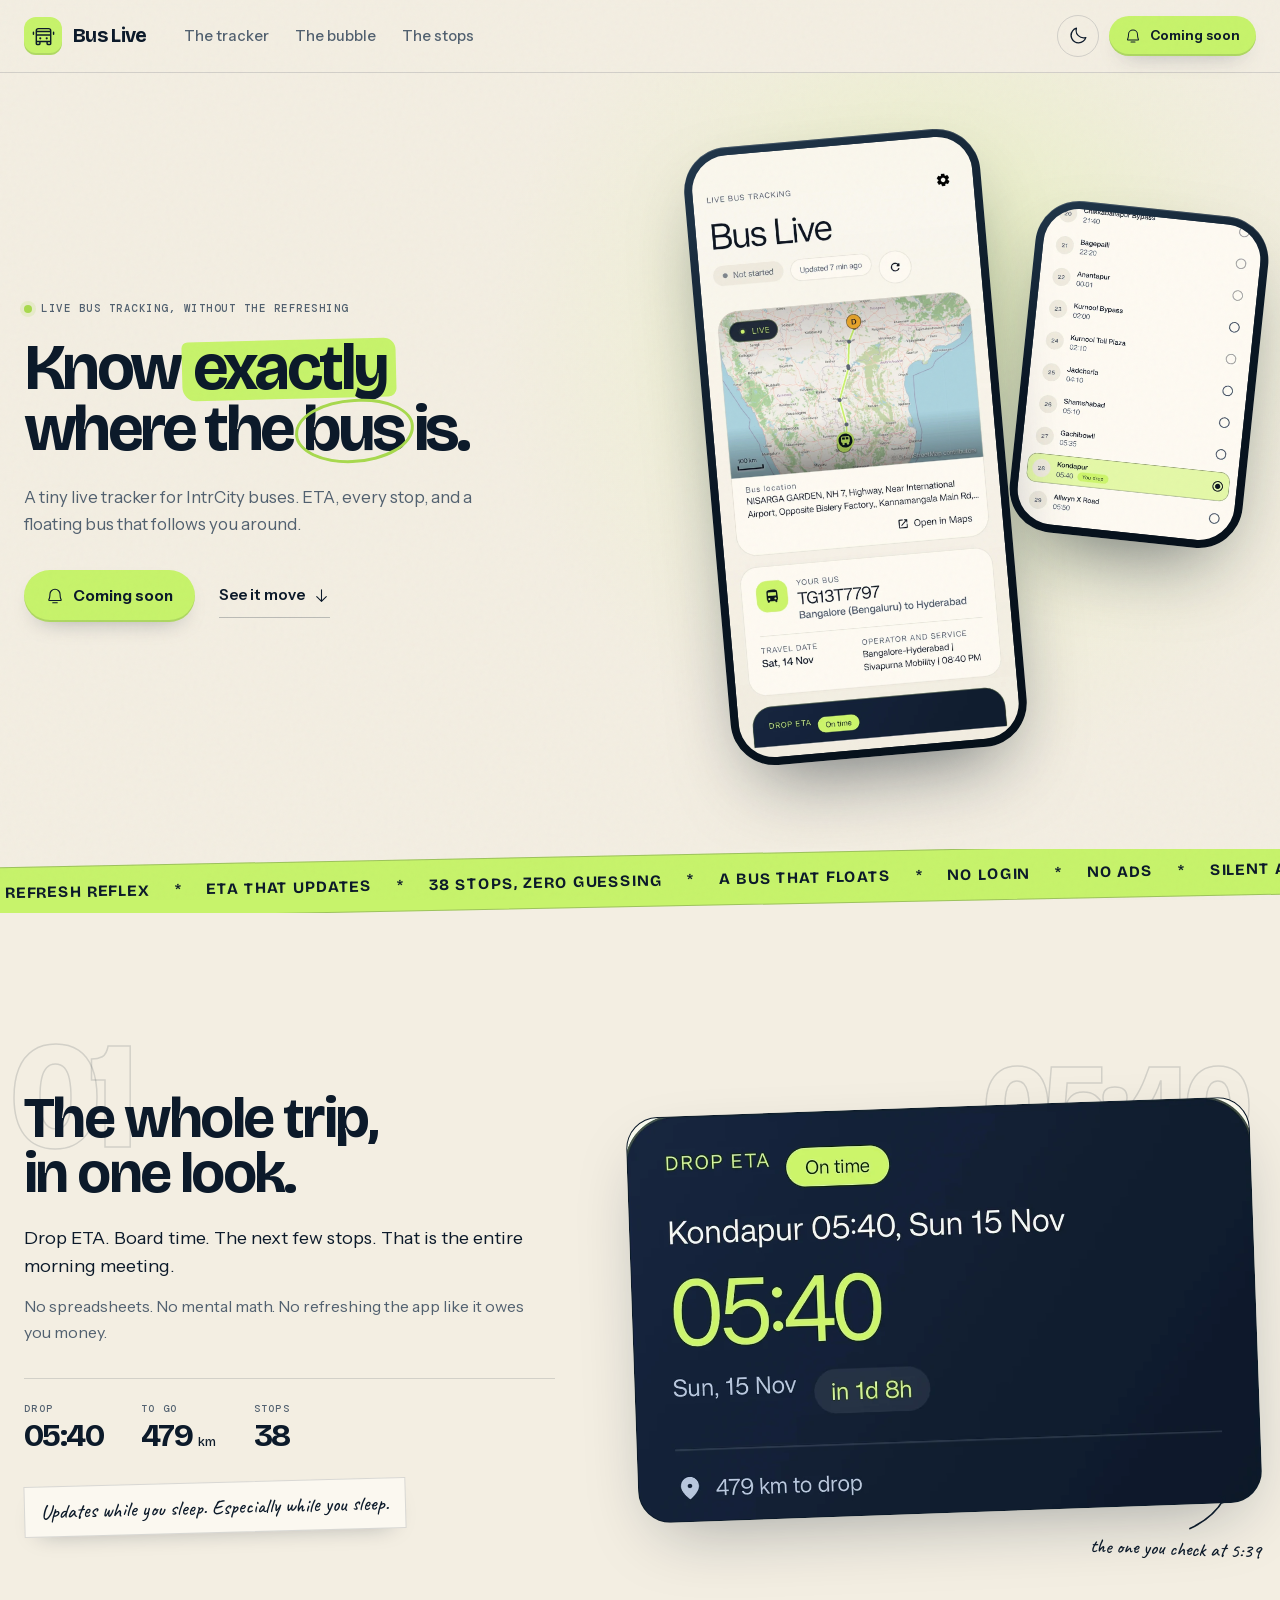
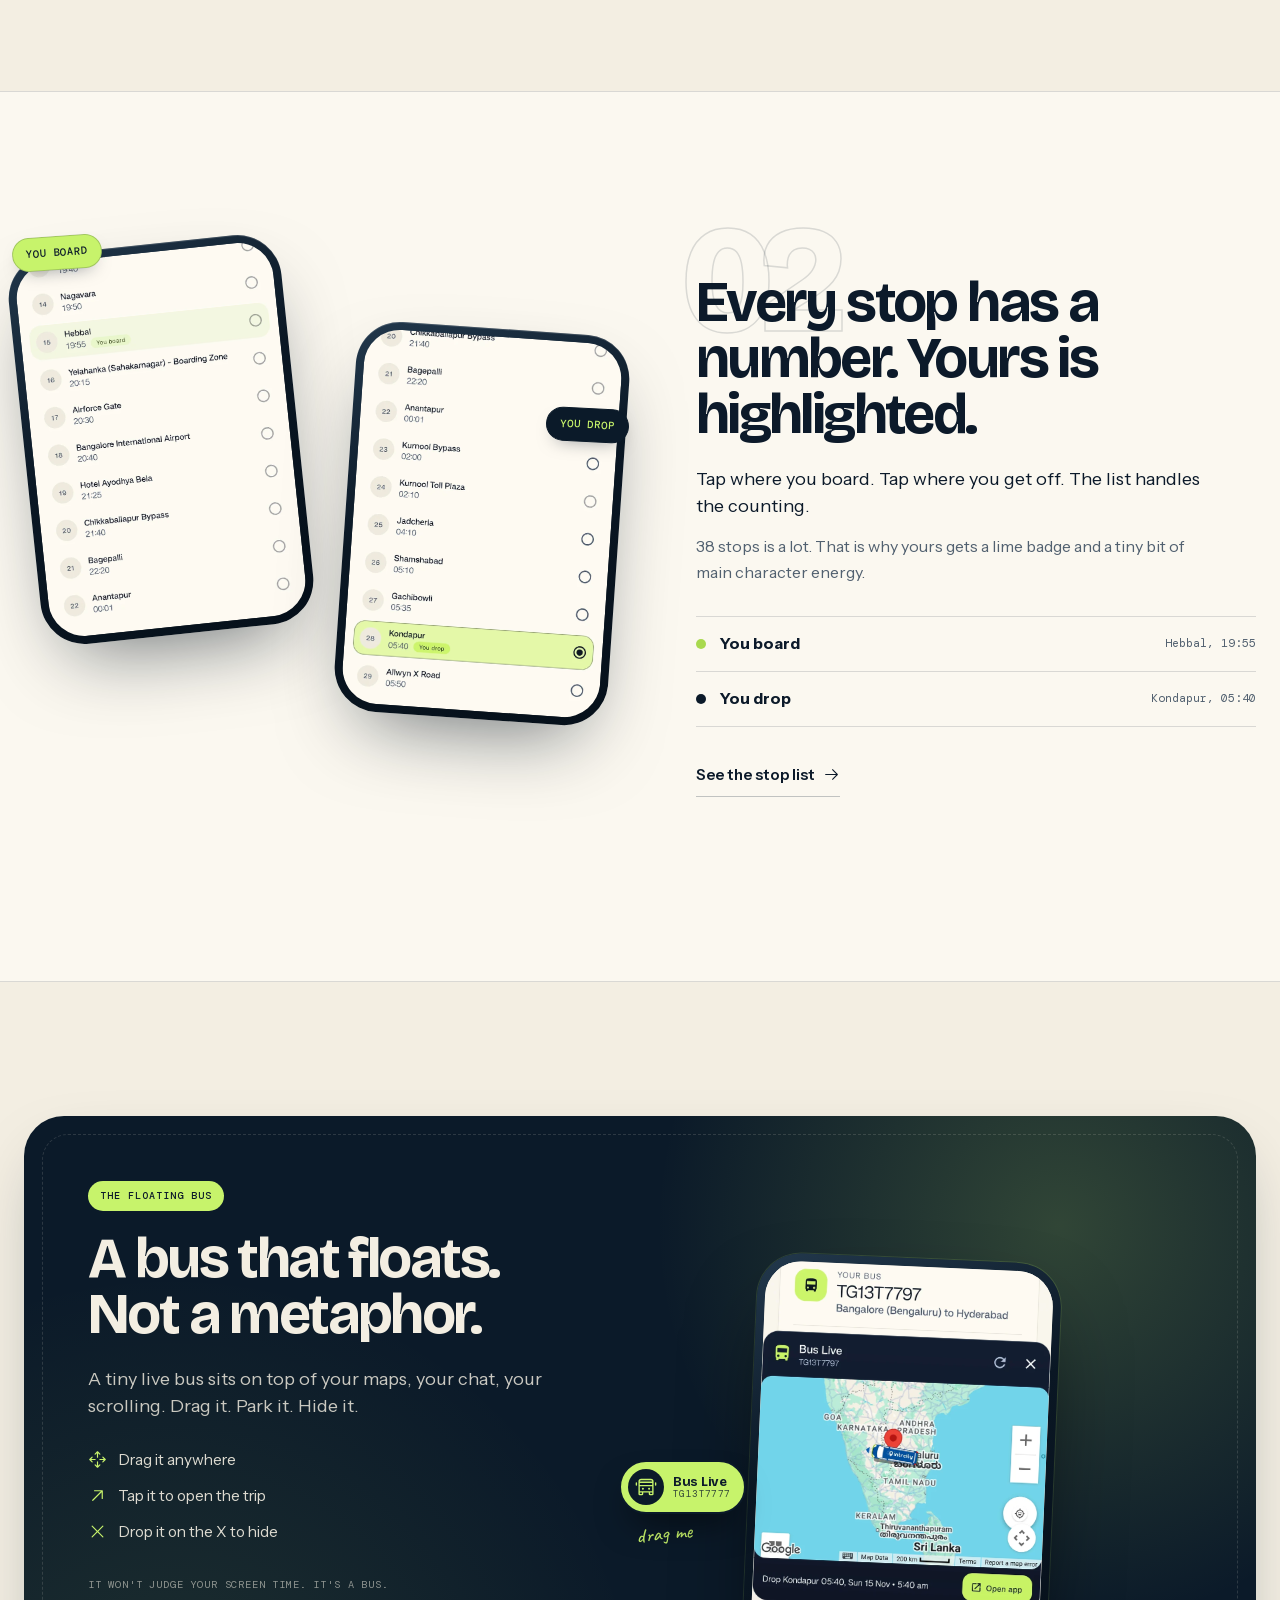
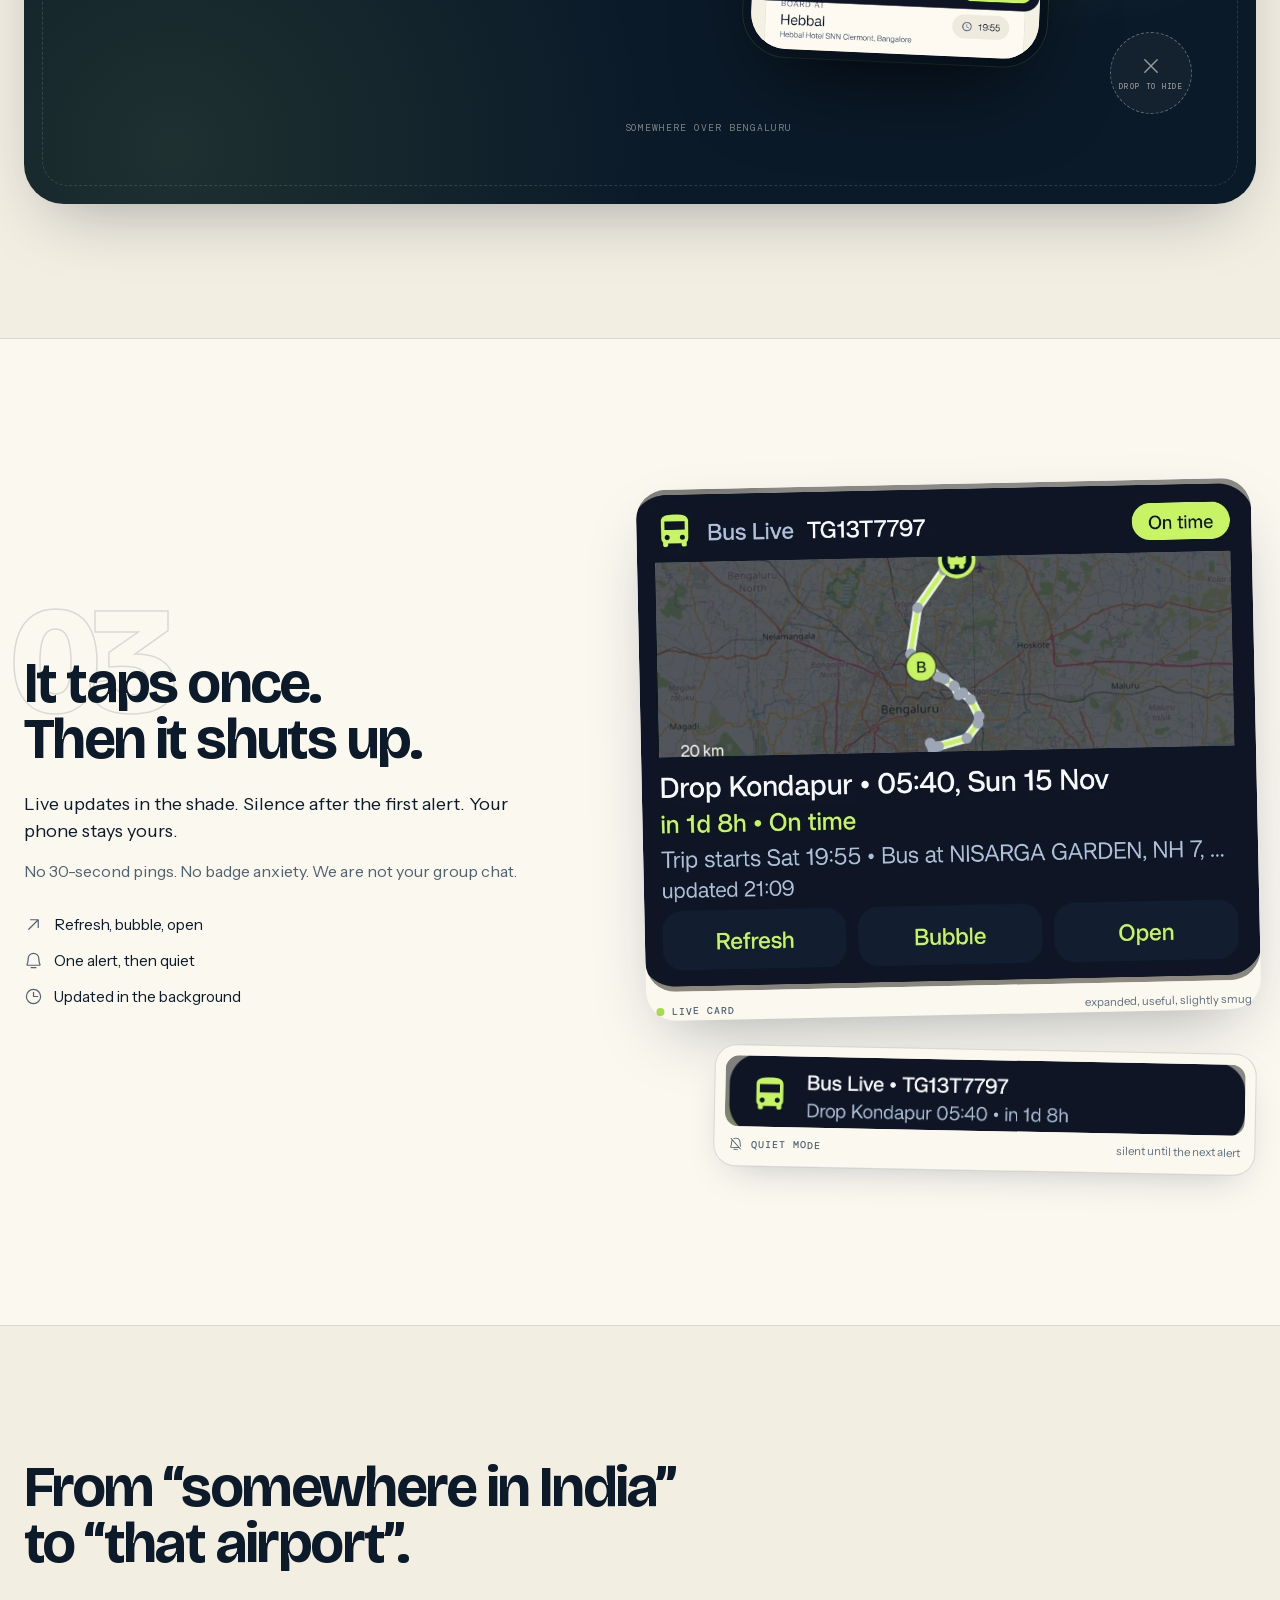
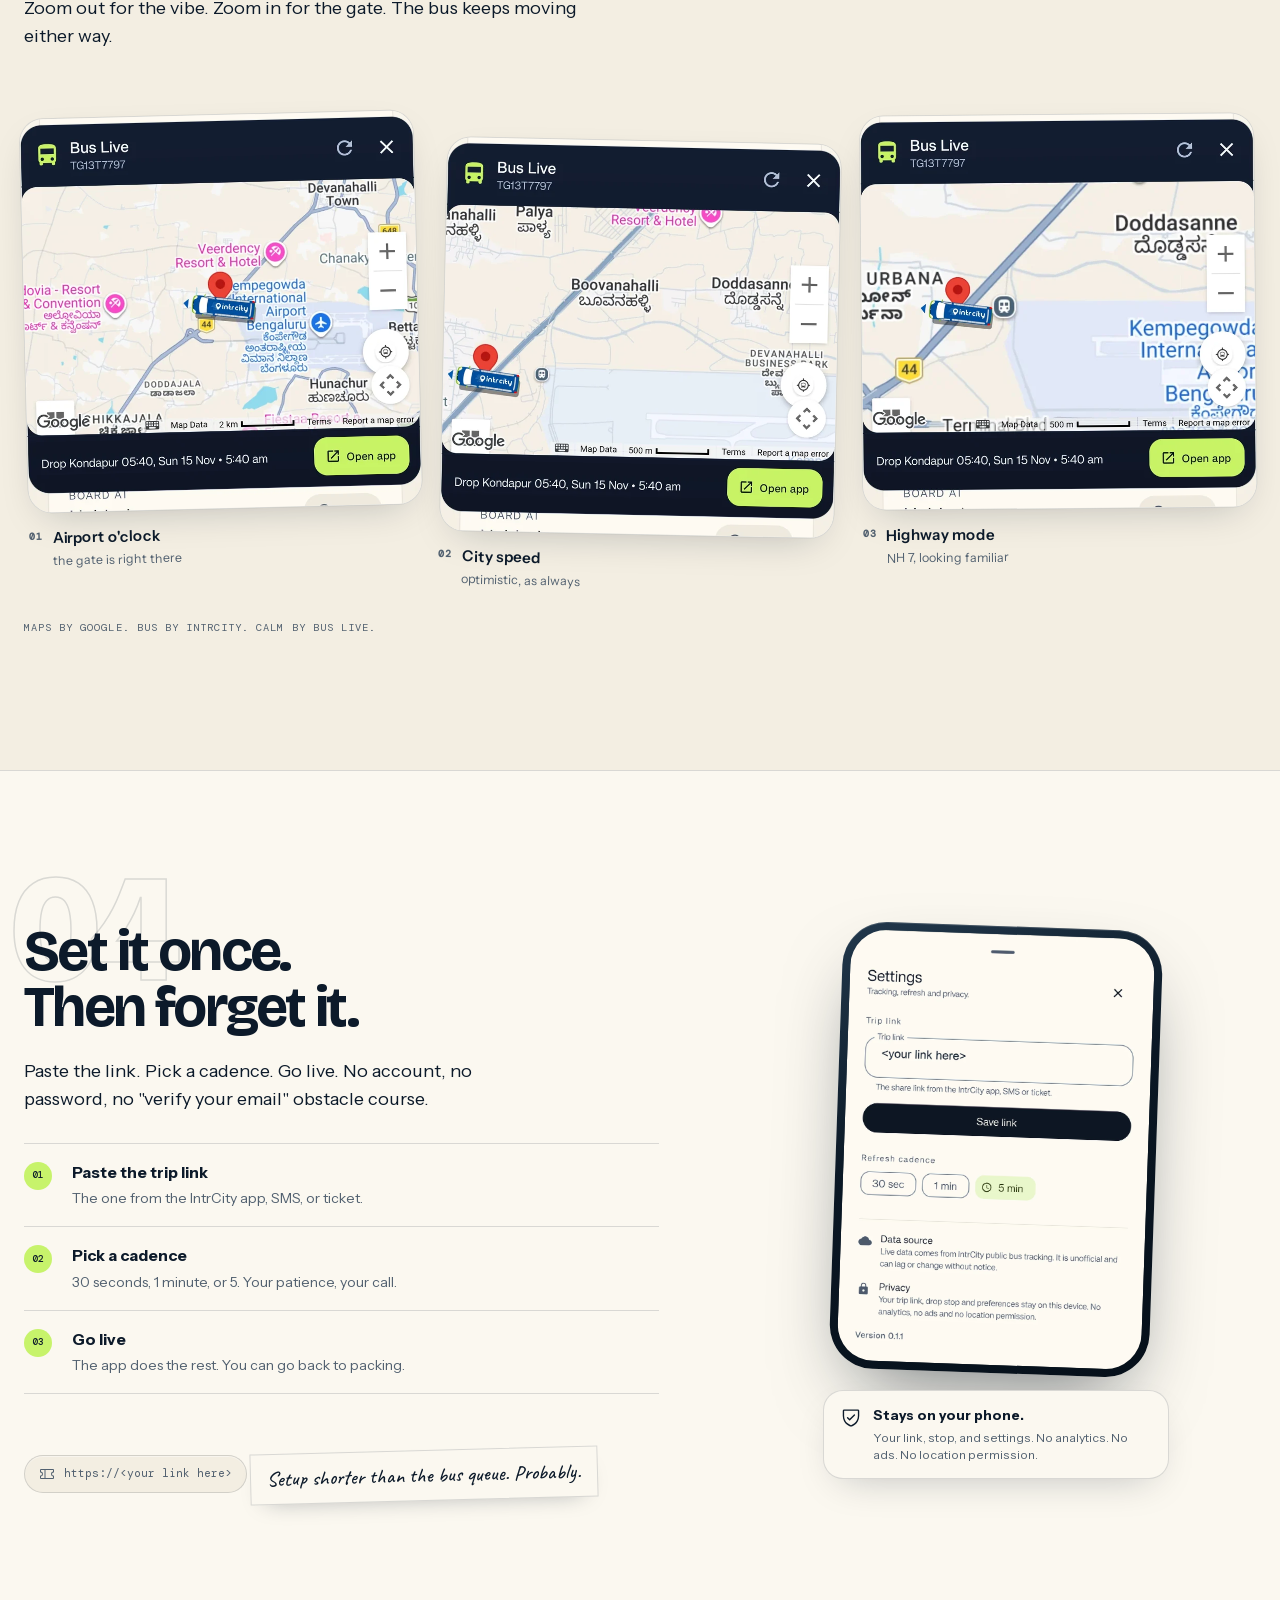
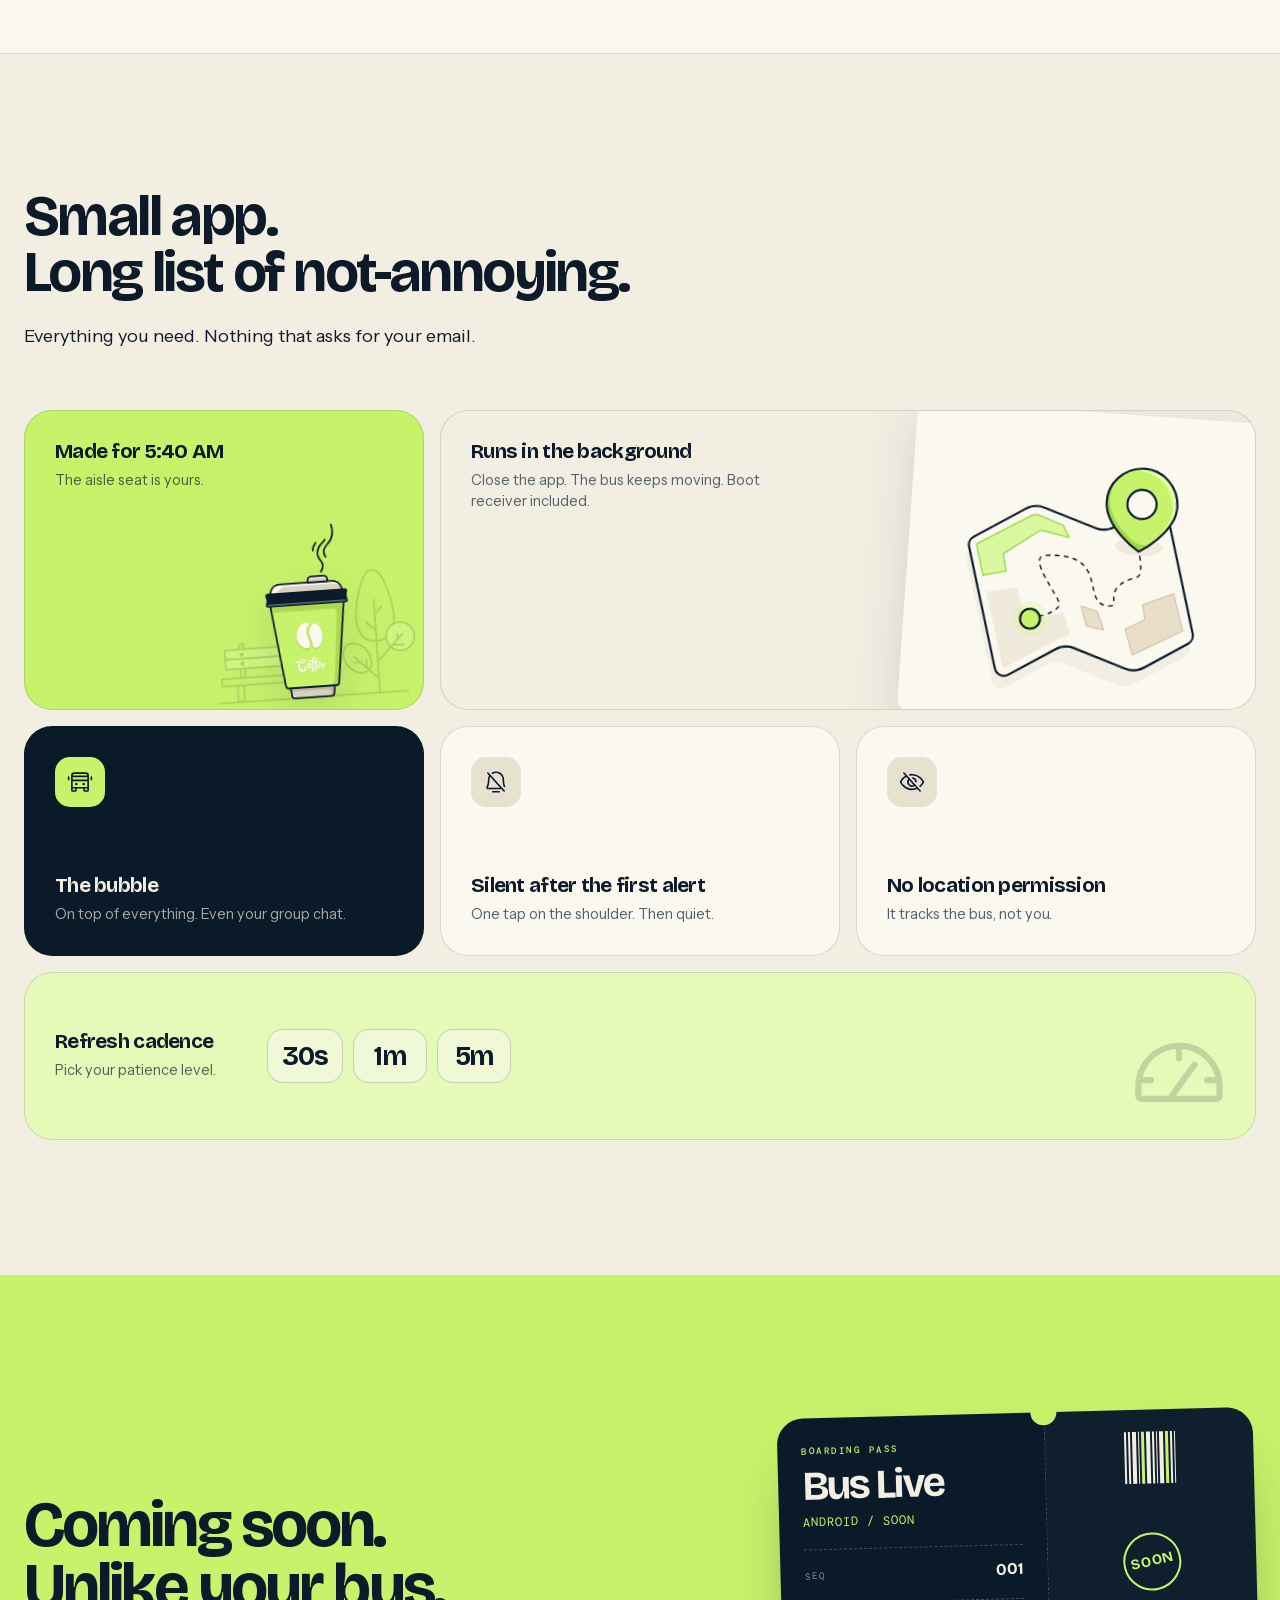
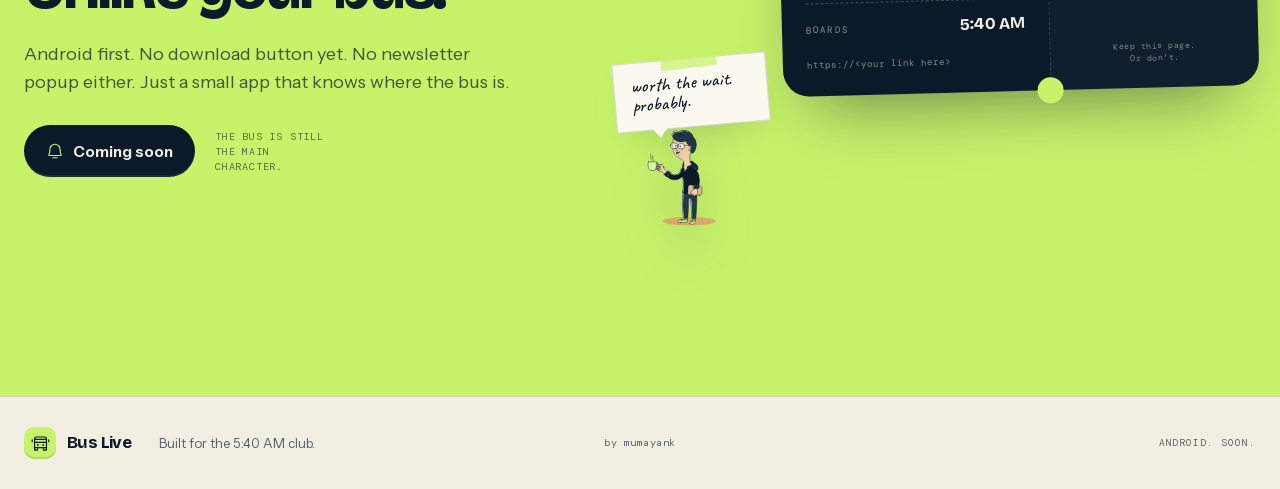
==== commit d145951e: "Remove the stops annotation and ring" ====
--- a/index.html
+++ b/index.html
@@ -4,7 +4,7 @@
   <meta charset="utf-8">
   <meta name="viewport" content="width=device-width, initial-scale=1">
   <title>Bus Live - know exactly where the bus is</title>
-  <meta name="description" content="A tiny live tracker for the top bus services. Drop ETA, every stop, and a floating bus bubble. Coming soon to Android.">
+  <meta name="description" content="A tiny live tracker for IntrCity buses. Drop ETA, every stop, and a floating bus bubble. Coming soon to Android.">
   <meta name="theme-color" content="#F3EEE2">
   <meta property="og:title" content="Bus Live - know exactly where the bus is">
   <meta property="og:description" content="Live ETA, every stop, and a floating bus that follows you around. Coming soon to Android.">
@@ -67,7 +67,7 @@
         <div class="hero__copy">
           <p class="eyebrow"><span class="dot" aria-hidden="true"></span> Live bus tracking, without the refreshing</p>
           <h1>Know <span class="mark">exactly</span><br>where the <span class="circled">bus</span> is.</h1>
-          <p class="hero__sub">A tiny live tracker for the top bus services. ETA, every stop, and a floating bus that follows you around.</p>
+          <p class="hero__sub">A tiny live tracker for IntrCity buses. ETA, every stop, and a floating bus that follows you around.</p>
           <div class="hero__cta">
             <span class="btn btn--soon">
               <svg class="icon" aria-hidden="true"><use href="assets/icons.svg#i-bell-simple"></use></svg>
@@ -261,7 +261,7 @@
     <section class="section section--maps">
       <div class="wrap">
         <div class="maps__head reveal">
-          <h2>From &ldquo;somewhere out there&rdquo;<br>to &ldquo;that airport&rdquo;.</h2>
+          <h2>From &ldquo;somewhere in India&rdquo;<br>to &ldquo;that airport&rdquo;.</h2>
           <p class="lead">Zoom out for the vibe. Zoom in for the gate. The bus keeps moving either way.</p>
         </div>
 
@@ -288,7 +288,7 @@
           </figure>
         </div>
 
-        <p class="maps__foot reveal">Maps by Google. Bus by your operator. Calm by Bus Live.</p>
+        <p class="maps__foot reveal">Maps by Google. Bus by IntrCity. Calm by Bus Live.</p>
       </div>
     </section>
 
@@ -301,7 +301,7 @@
             <p class="lead">Paste the link. Pick a cadence. Go live. No account, no password, no "verify your email" obstacle course.</p>
 
             <ol class="steps">
-              <li><span>01</span><div><strong>Paste the trip link</strong><p>The one from your bus app, SMS, or ticket.</p></div></li>
+              <li><span>01</span><div><strong>Paste the trip link</strong><p>The one from the IntrCity app, SMS, or ticket.</p></div></li>
               <li><span>02</span><div><strong>Pick a cadence</strong><p>30 seconds, 1 minute, or 5. Your patience, your call.</p></div></li>
               <li><span>03</span><div><strong>Go live</strong><p>The app does the rest. You can go back to packing.</p></div></li>
             </ol>
@@ -322,14 +322,7 @@
             </div>
             <div class="setup__privacy">
               <svg class="icon" aria-hidden="true"><use href="assets/icons.svg#i-shield-check"></use></svg>
-              <div class="setup__privacy-copy">
-                <strong>Stays on your phone.</strong>
-                <ul class="setup__privacy-list">
-                  <li><svg class="icon" aria-hidden="true"><use href="assets/icons.svg#i-lock-simple"></use></svg><span>Your link, stop, and settings.</span></li>
-                  <li><svg class="icon" aria-hidden="true"><use href="assets/icons.svg#i-eye-slash"></use></svg><span>No analytics. No ads.</span></li>
-                  <li><svg class="icon" aria-hidden="true"><use href="assets/icons.svg#i-map-pin"></use></svg><span>No location permission.</span></li>
-                </ul>
-              </div>
+              <div><strong>Stays on your phone.</strong><span>Your link, stop, and settings. No analytics. No ads. No location permission.</span></div>
             </div>
           </div>
         </div>
@@ -381,7 +374,7 @@
           </article>
 
           <article class="bento__card bento__card--privacy reveal">
-            <span class="bento__icon"><svg class="icon" aria-hidden="true"><use href="assets/icons.svg#i-map-pin"></use></svg></span>
+            <span class="bento__icon"><svg class="icon" aria-hidden="true"><use href="assets/icons.svg#i-eye-slash"></use></svg></span>
             <div class="bento__copy">
               <h3>No location permission</h3>
               <p>It tracks the bus, not you.</p>
@@ -474,6 +467,6 @@
     </div>
   </footer>
 
-  <script src="script.js?v=4" defer></script>
+  <script src="script.js?v=3" defer></script>
 </body>
 </html>
--- a/styles.css
+++ b/styles.css
@@ -1140,22 +1140,6 @@
   cursor: grabbing;
 }
 
-.bus-bubble.is-returning {
-  animation: bubble-home 240ms cubic-bezier(0.16, 1, 0.3, 1);
-}
-
-@keyframes bubble-home {
-  from {
-    opacity: 0;
-    transform: translate3d(0, 0, 0) scale(0.86);
-  }
-
-  to {
-    opacity: 1;
-    transform: translate3d(0, 0, 0) scale(1);
-  }
-}
-
 .bus-bubble__mark {
   display: grid;
   place-items: center;
@@ -1564,16 +1548,11 @@
   box-shadow: var(--shadow-soft);
 }
 
-.setup__privacy > .icon {
-  flex: none;
-  width: 20px;
-  height: 20px;
+.setup__privacy .icon {
+  width: 22px;
+  height: 22px;
   margin-top: 1px;
   color: var(--ink);
-}
-
-.setup__privacy-copy {
-  min-width: 0;
 }
 
 .setup__privacy strong {
@@ -1581,30 +1560,9 @@
   font-size: 0.86rem;
 }
 
-.setup__privacy-list {
-  display: grid;
-  gap: 4px;
-  margin: 6px 0 0;
-  padding: 0;
-  list-style: none;
-}
-
-.setup__privacy-list li {
-  display: flex;
-  gap: 8px;
-  align-items: flex-start;
-}
-
-.setup__privacy-list .icon {
-  flex: none;
-  width: 15px;
-  height: 15px;
+.setup__privacy span {
+  display: block;
   margin-top: 2px;
-  color: var(--slate);
-}
-
-.setup__privacy-list span {
-  display: block;
   color: var(--slate);
   font-size: 0.76rem;
   line-height: 1.45;
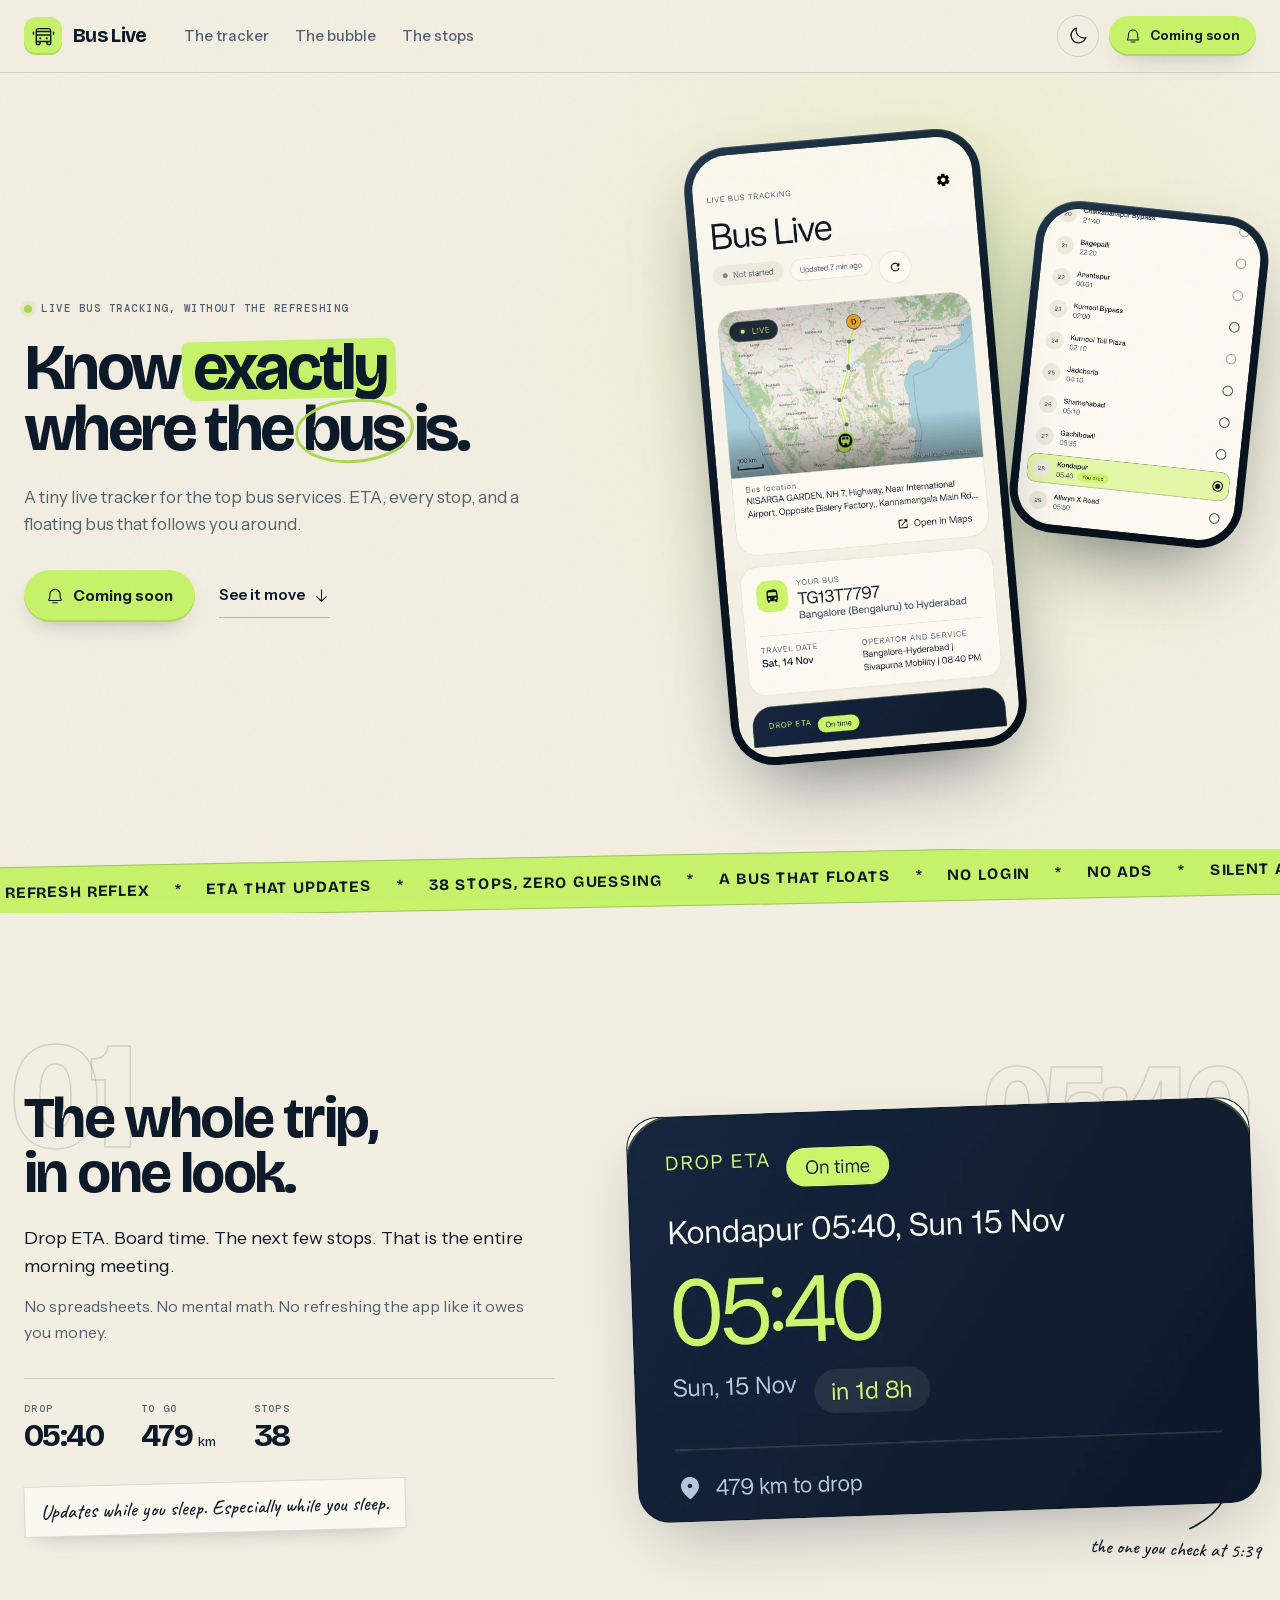
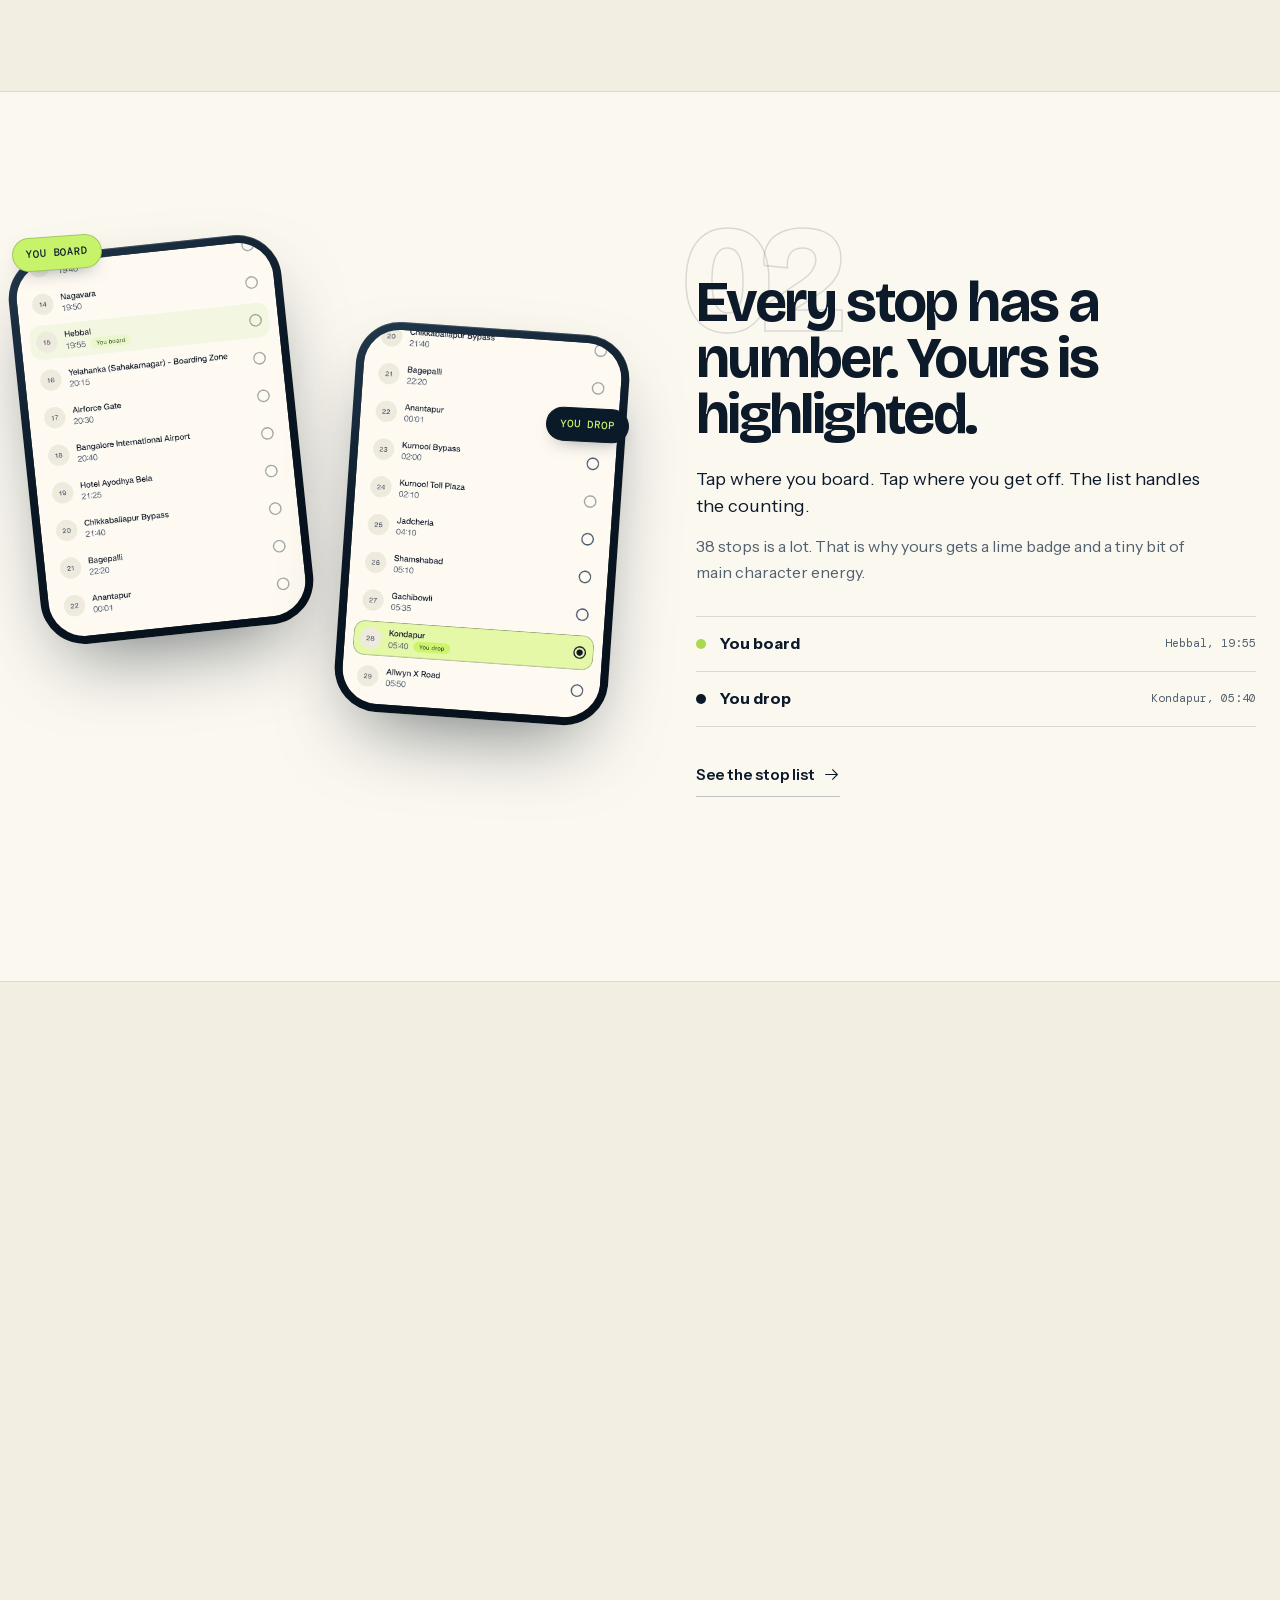
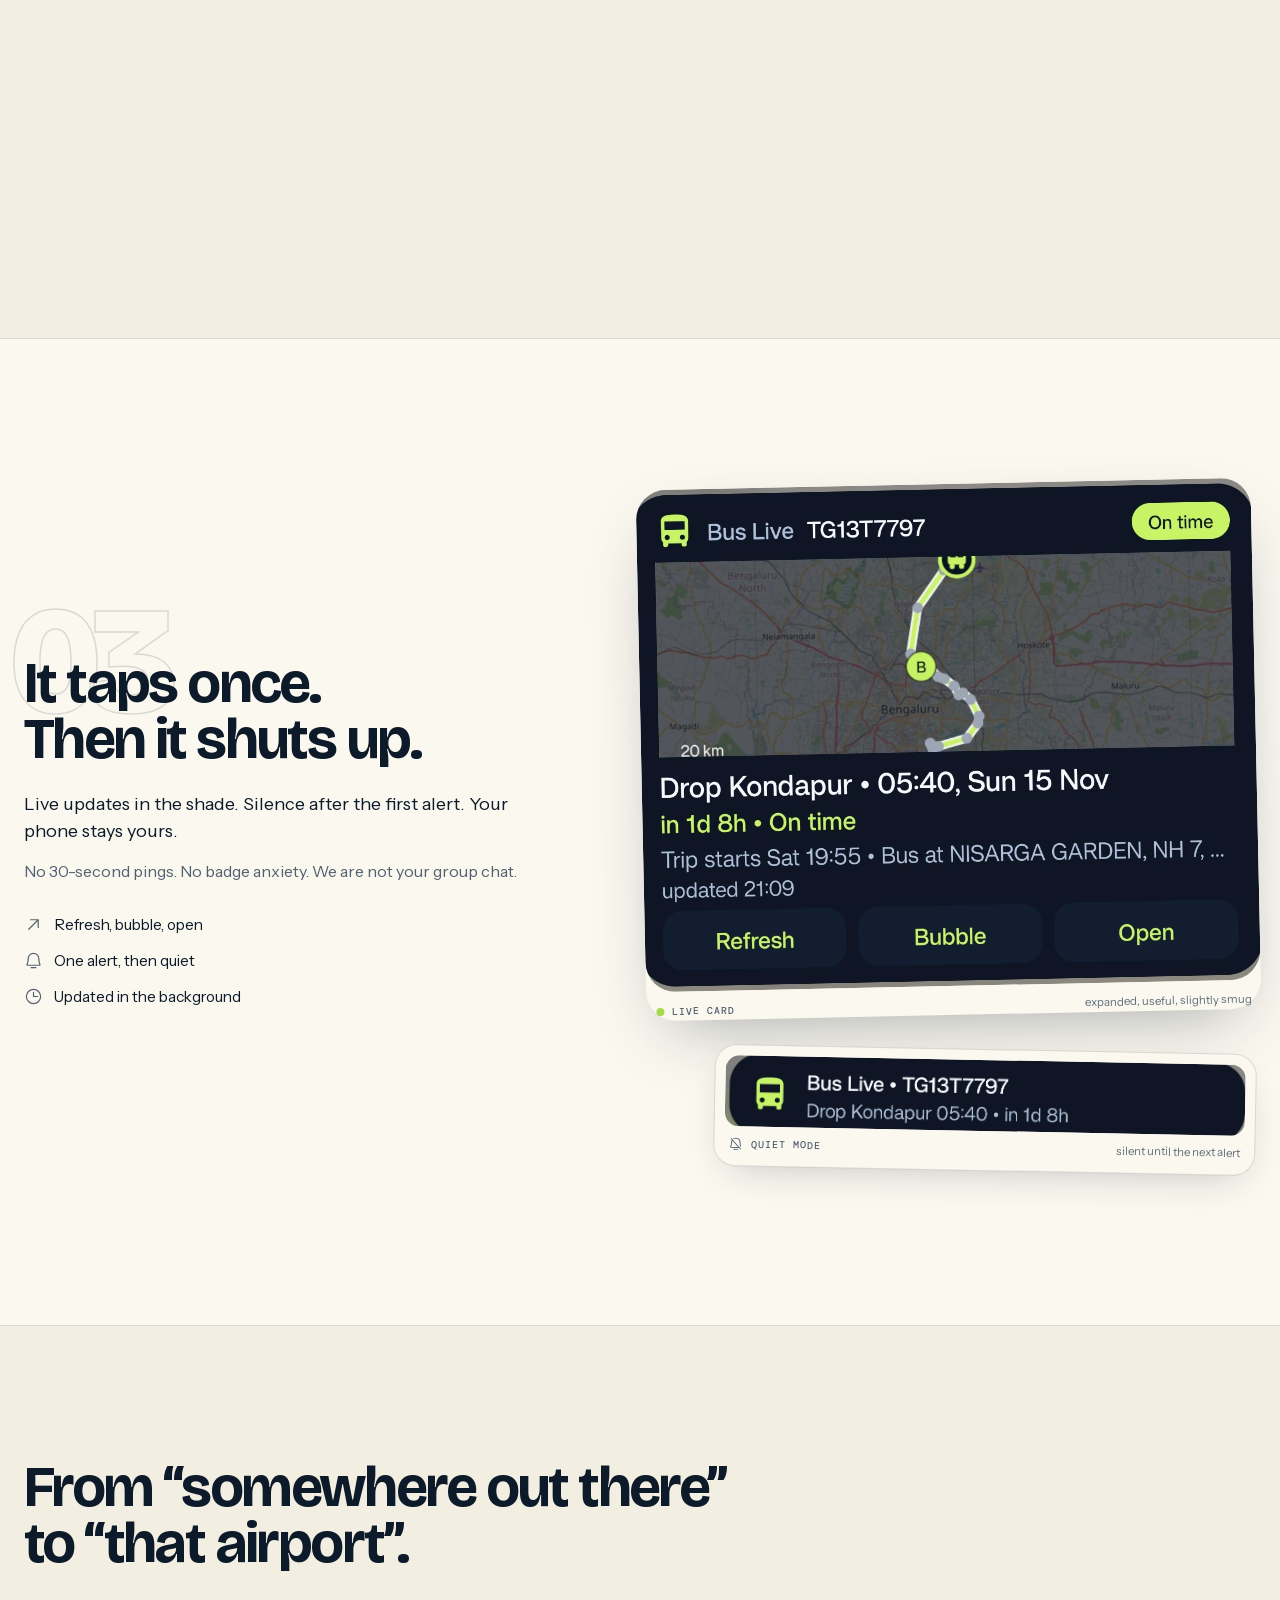
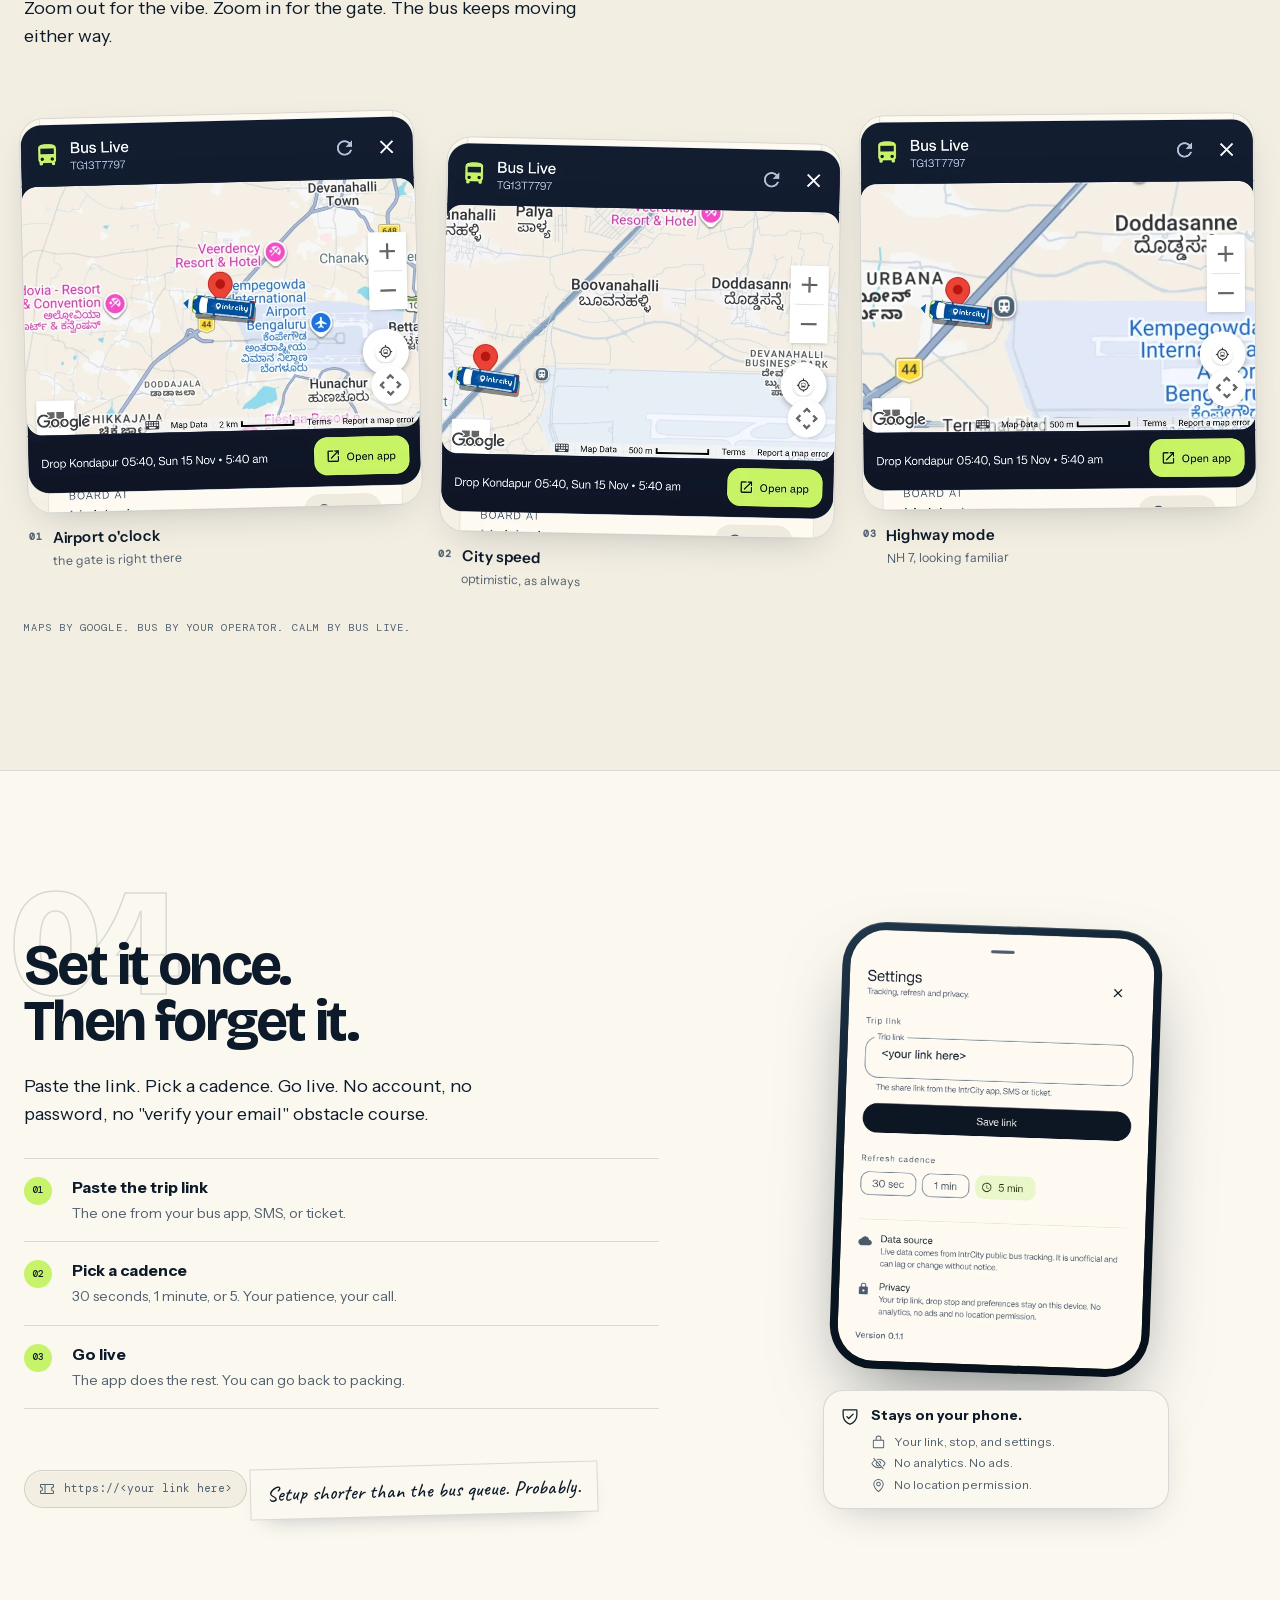
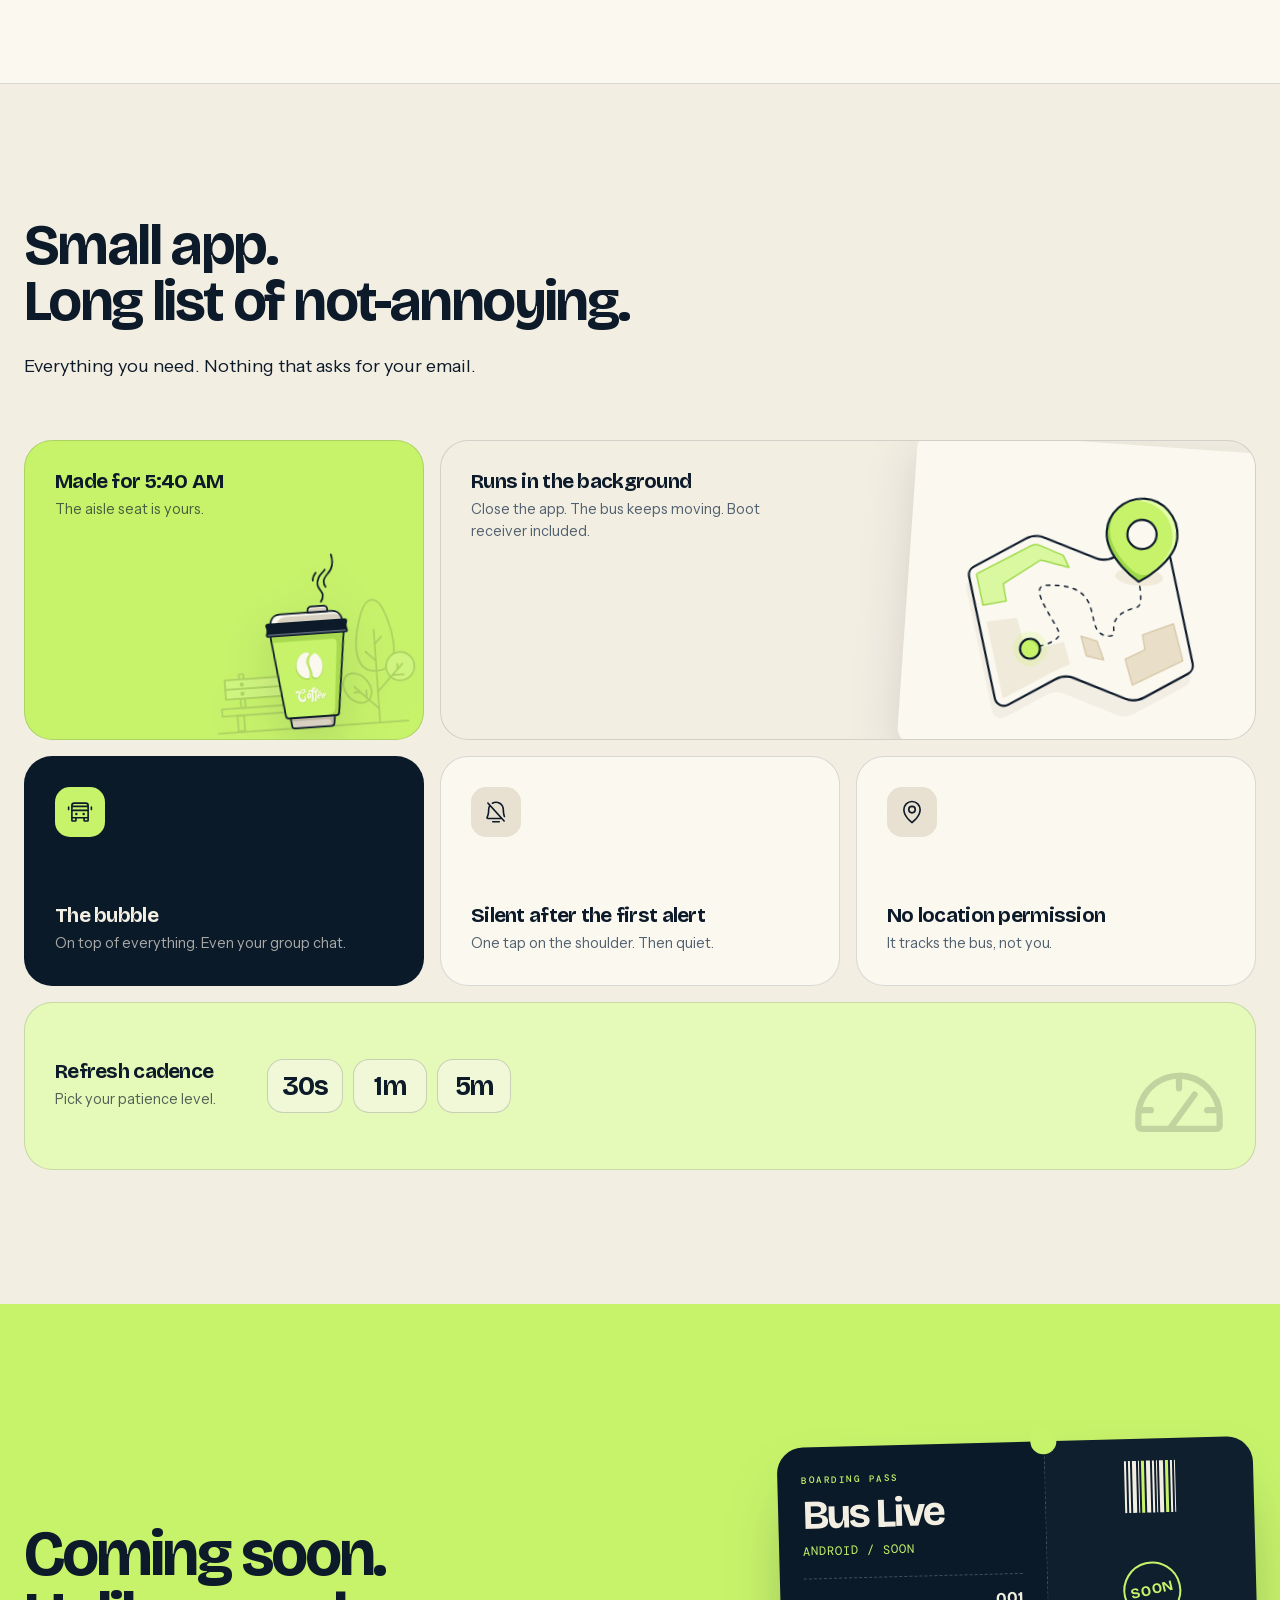
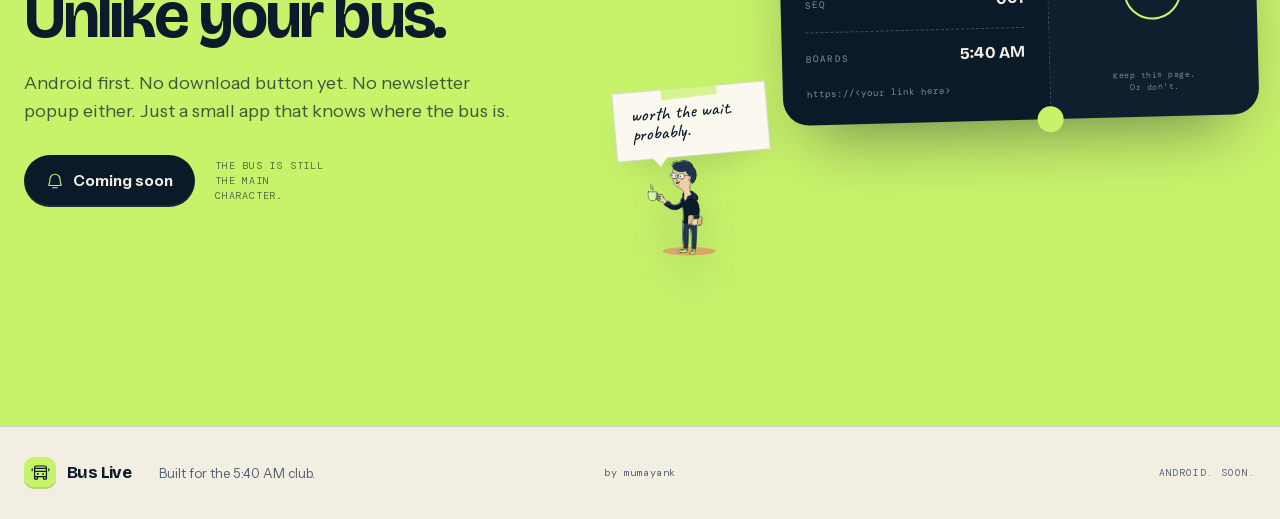
==== commit a2d2feff: "Keep the drag hint beside the moved bubble" ====
--- a/index.html
+++ b/index.html
@@ -4,7 +4,7 @@
   <meta charset="utf-8">
   <meta name="viewport" content="width=device-width, initial-scale=1">
   <title>Bus Live - know exactly where the bus is</title>
-  <meta name="description" content="A tiny live tracker for IntrCity buses. Drop ETA, every stop, and a floating bus bubble. Coming soon to Android.">
+  <meta name="description" content="A tiny live tracker for the top bus services. Drop ETA, every stop, and a floating bus bubble. Coming soon to Android.">
   <meta name="theme-color" content="#F3EEE2">
   <meta property="og:title" content="Bus Live - know exactly where the bus is">
   <meta property="og:description" content="Live ETA, every stop, and a floating bus that follows you around. Coming soon to Android.">
@@ -19,7 +19,7 @@
   <link rel="preload" href="assets/fonts/bricolage-grotesque.woff2" as="font" type="font/woff2" crossorigin>
   <link rel="preload" href="assets/fonts/instrument-sans.woff2" as="font" type="font/woff2" crossorigin>
   <link rel="preload" href="assets/img/screen-main.webp" as="image" type="image/webp">
-  <link rel="stylesheet" href="styles.css?v=10">
+  <link rel="stylesheet" href="styles.css?v=11">
   <script>
     (function () {
       document.documentElement.classList.add('js');
@@ -67,7 +67,7 @@
         <div class="hero__copy">
           <p class="eyebrow"><span class="dot" aria-hidden="true"></span> Live bus tracking, without the refreshing</p>
           <h1>Know <span class="mark">exactly</span><br>where the <span class="circled">bus</span> is.</h1>
-          <p class="hero__sub">A tiny live tracker for IntrCity buses. ETA, every stop, and a floating bus that follows you around.</p>
+          <p class="hero__sub">A tiny live tracker for the top bus services. ETA, every stop, and a floating bus that follows you around.</p>
           <div class="hero__cta">
             <span class="btn btn--soon">
               <svg class="icon" aria-hidden="true"><use href="assets/icons.svg#i-bell-simple"></use></svg>
@@ -261,7 +261,7 @@
     <section class="section section--maps">
       <div class="wrap">
         <div class="maps__head reveal">
-          <h2>From &ldquo;somewhere in India&rdquo;<br>to &ldquo;that airport&rdquo;.</h2>
+          <h2>From &ldquo;somewhere out there&rdquo;<br>to &ldquo;that airport&rdquo;.</h2>
           <p class="lead">Zoom out for the vibe. Zoom in for the gate. The bus keeps moving either way.</p>
         </div>
 
@@ -288,7 +288,7 @@
           </figure>
         </div>
 
-        <p class="maps__foot reveal">Maps by Google. Bus by IntrCity. Calm by Bus Live.</p>
+        <p class="maps__foot reveal">Maps by Google. Bus by your operator. Calm by Bus Live.</p>
       </div>
     </section>
 
@@ -301,7 +301,7 @@
             <p class="lead">Paste the link. Pick a cadence. Go live. No account, no password, no "verify your email" obstacle course.</p>
 
             <ol class="steps">
-              <li><span>01</span><div><strong>Paste the trip link</strong><p>The one from the IntrCity app, SMS, or ticket.</p></div></li>
+              <li><span>01</span><div><strong>Paste the trip link</strong><p>The one from your bus app, SMS, or ticket.</p></div></li>
               <li><span>02</span><div><strong>Pick a cadence</strong><p>30 seconds, 1 minute, or 5. Your patience, your call.</p></div></li>
               <li><span>03</span><div><strong>Go live</strong><p>The app does the rest. You can go back to packing.</p></div></li>
             </ol>
@@ -322,7 +322,14 @@
             </div>
             <div class="setup__privacy">
               <svg class="icon" aria-hidden="true"><use href="assets/icons.svg#i-shield-check"></use></svg>
-              <div><strong>Stays on your phone.</strong><span>Your link, stop, and settings. No analytics. No ads. No location permission.</span></div>
+              <div class="setup__privacy-copy">
+                <strong>Stays on your phone.</strong>
+                <ul class="setup__privacy-list">
+                  <li><svg class="icon" aria-hidden="true"><use href="assets/icons.svg#i-lock-simple"></use></svg><span>Your link, stop, and settings.</span></li>
+                  <li><svg class="icon" aria-hidden="true"><use href="assets/icons.svg#i-eye-slash"></use></svg><span>No analytics. No ads.</span></li>
+                  <li><svg class="icon" aria-hidden="true"><use href="assets/icons.svg#i-map-pin"></use></svg><span>No location permission.</span></li>
+                </ul>
+              </div>
             </div>
           </div>
         </div>
@@ -374,7 +381,7 @@
           </article>
 
           <article class="bento__card bento__card--privacy reveal">
-            <span class="bento__icon"><svg class="icon" aria-hidden="true"><use href="assets/icons.svg#i-eye-slash"></use></svg></span>
+            <span class="bento__icon"><svg class="icon" aria-hidden="true"><use href="assets/icons.svg#i-map-pin"></use></svg></span>
             <div class="bento__copy">
               <h3>No location permission</h3>
               <p>It tracks the bus, not you.</p>
@@ -467,6 +474,6 @@
     </div>
   </footer>
 
-  <script src="script.js?v=3" defer></script>
+  <script src="script.js?v=5" defer></script>
 </body>
 </html>
--- a/styles.css
+++ b/styles.css
@@ -1140,6 +1140,22 @@
   cursor: grabbing;
 }
 
+.bus-bubble.is-returning {
+  animation: bubble-home 240ms cubic-bezier(0.16, 1, 0.3, 1);
+}
+
+@keyframes bubble-home {
+  from {
+    opacity: 0;
+    transform: translate3d(0, 0, 0) scale(0.86);
+  }
+
+  to {
+    opacity: 1;
+    transform: translate3d(0, 0, 0) scale(1);
+  }
+}
+
 .bus-bubble__mark {
   display: grid;
   place-items: center;
@@ -1184,6 +1200,7 @@
   color: var(--lime);
   font-family: var(--font-hand);
   font-size: 1.25rem;
+  text-shadow: 0 1px 2px rgba(7, 19, 31, 0.6);
   transform: rotate(-6deg);
   pointer-events: none;
   transition: opacity 0.2s ease;
@@ -1548,11 +1565,16 @@
   box-shadow: var(--shadow-soft);
 }
 
-.setup__privacy .icon {
-  width: 22px;
-  height: 22px;
+.setup__privacy > .icon {
+  flex: none;
+  width: 20px;
+  height: 20px;
   margin-top: 1px;
   color: var(--ink);
+}
+
+.setup__privacy-copy {
+  min-width: 0;
 }
 
 .setup__privacy strong {
@@ -1560,9 +1582,30 @@
   font-size: 0.86rem;
 }
 
-.setup__privacy span {
+.setup__privacy-list {
+  display: grid;
+  gap: 4px;
+  margin: 6px 0 0;
+  padding: 0;
+  list-style: none;
+}
+
+.setup__privacy-list li {
+  display: flex;
+  gap: 8px;
+  align-items: flex-start;
+}
+
+.setup__privacy-list .icon {
+  flex: none;
+  width: 15px;
+  height: 15px;
+  margin-top: 2px;
+  color: var(--slate);
+}
+
+.setup__privacy-list span {
   display: block;
-  margin-top: 2px;
   color: var(--slate);
   font-size: 0.76rem;
   line-height: 1.45;
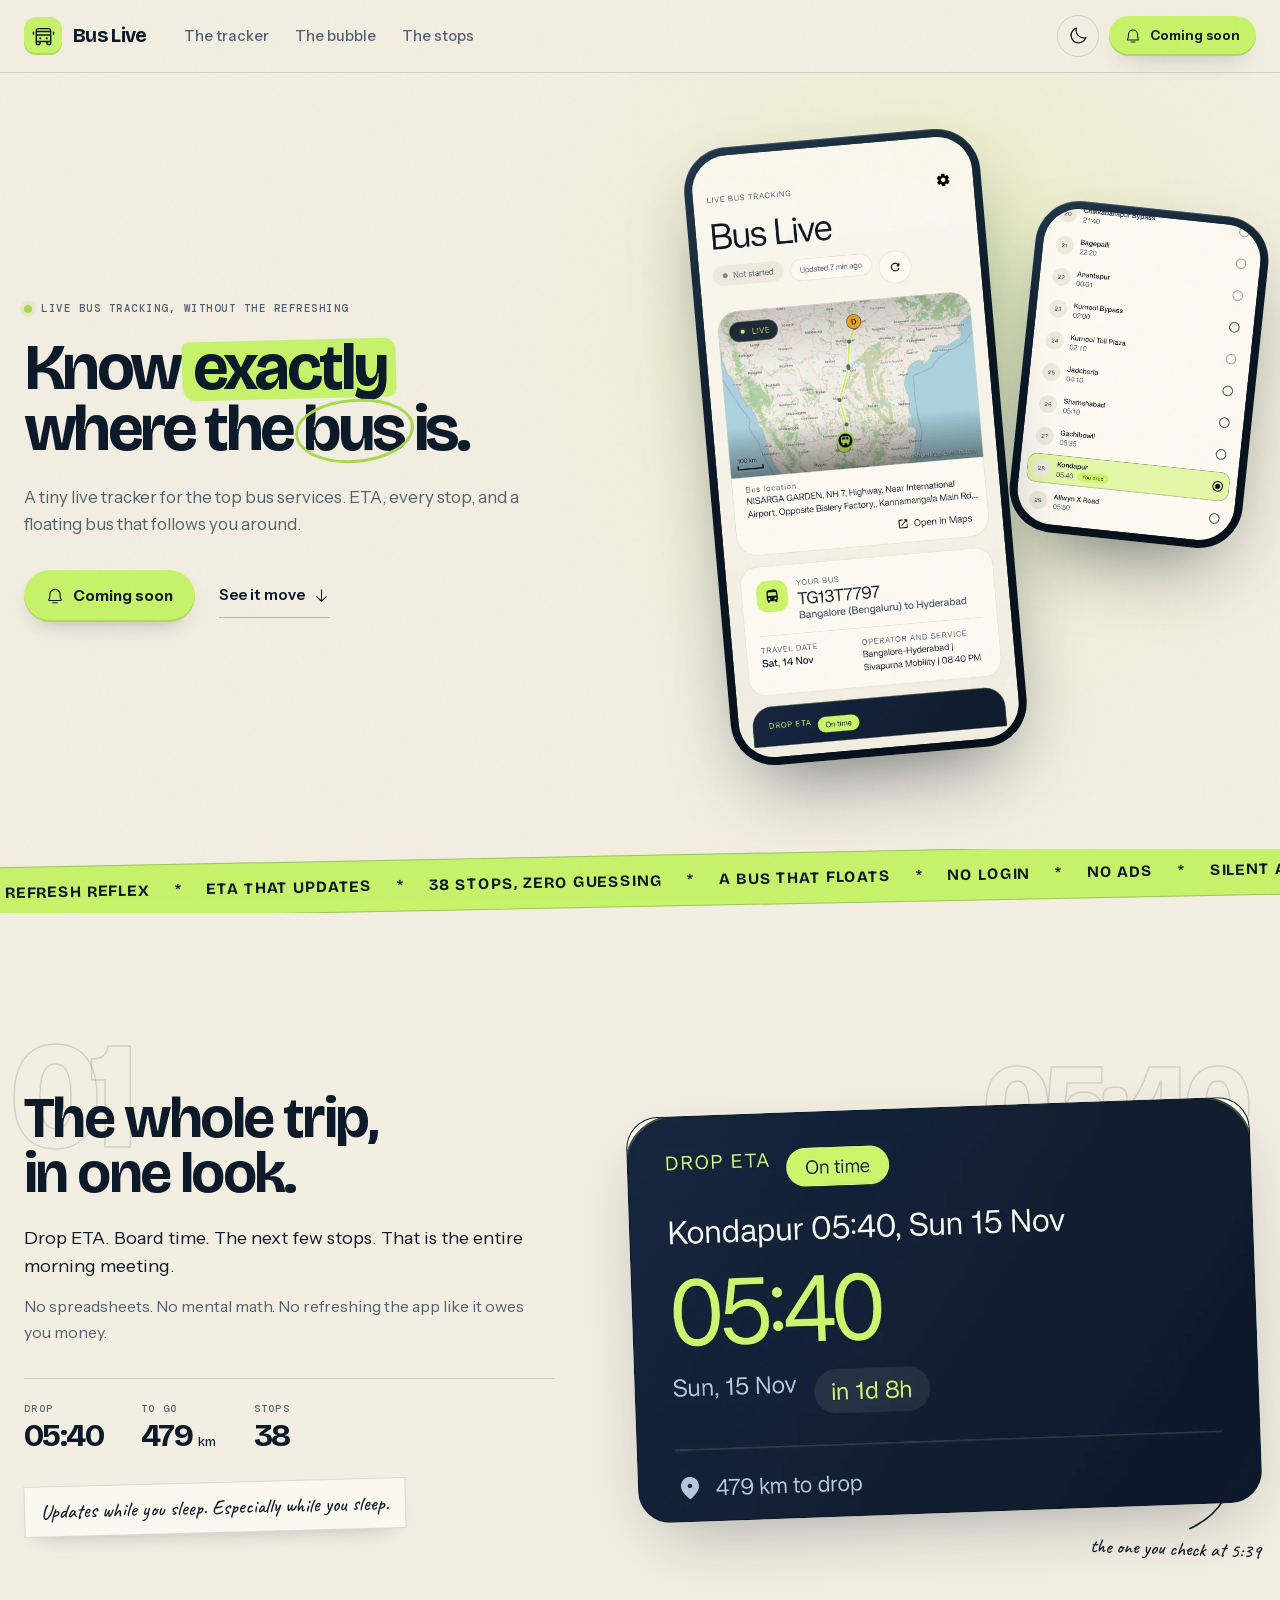
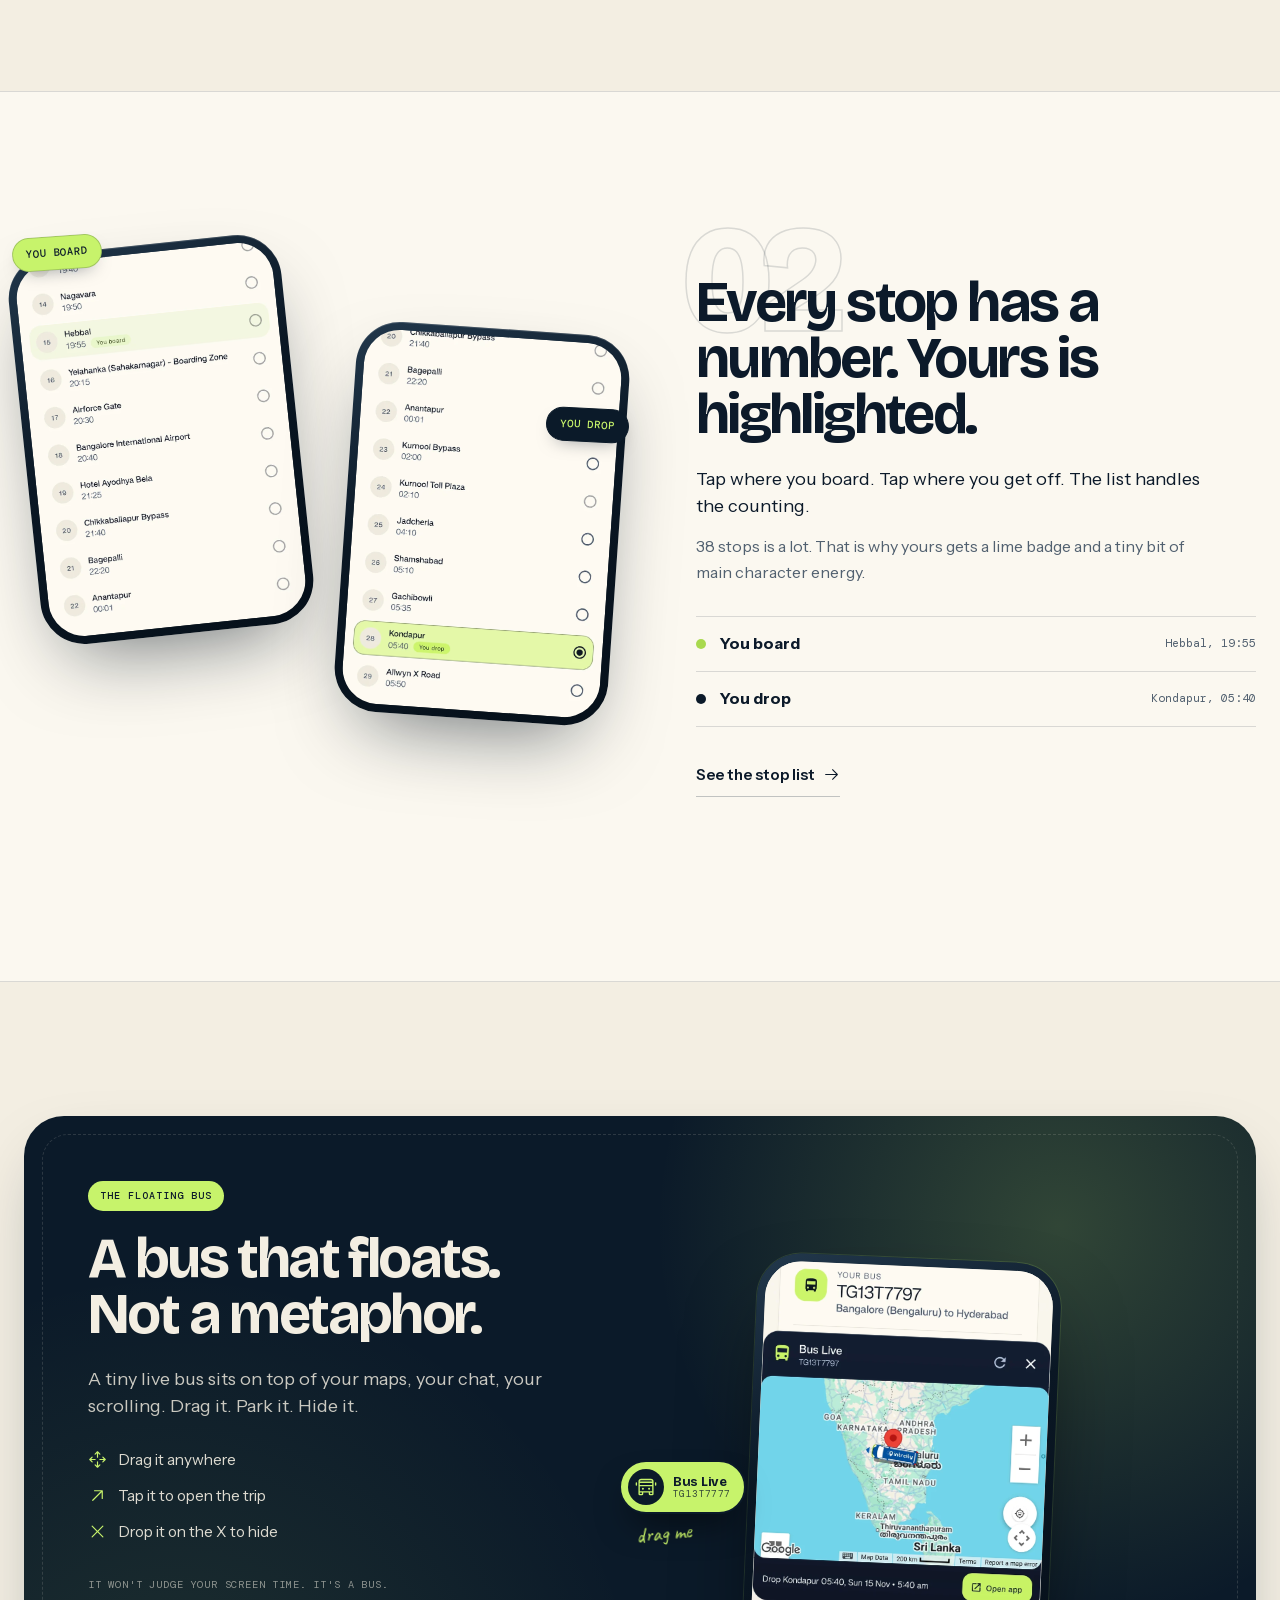
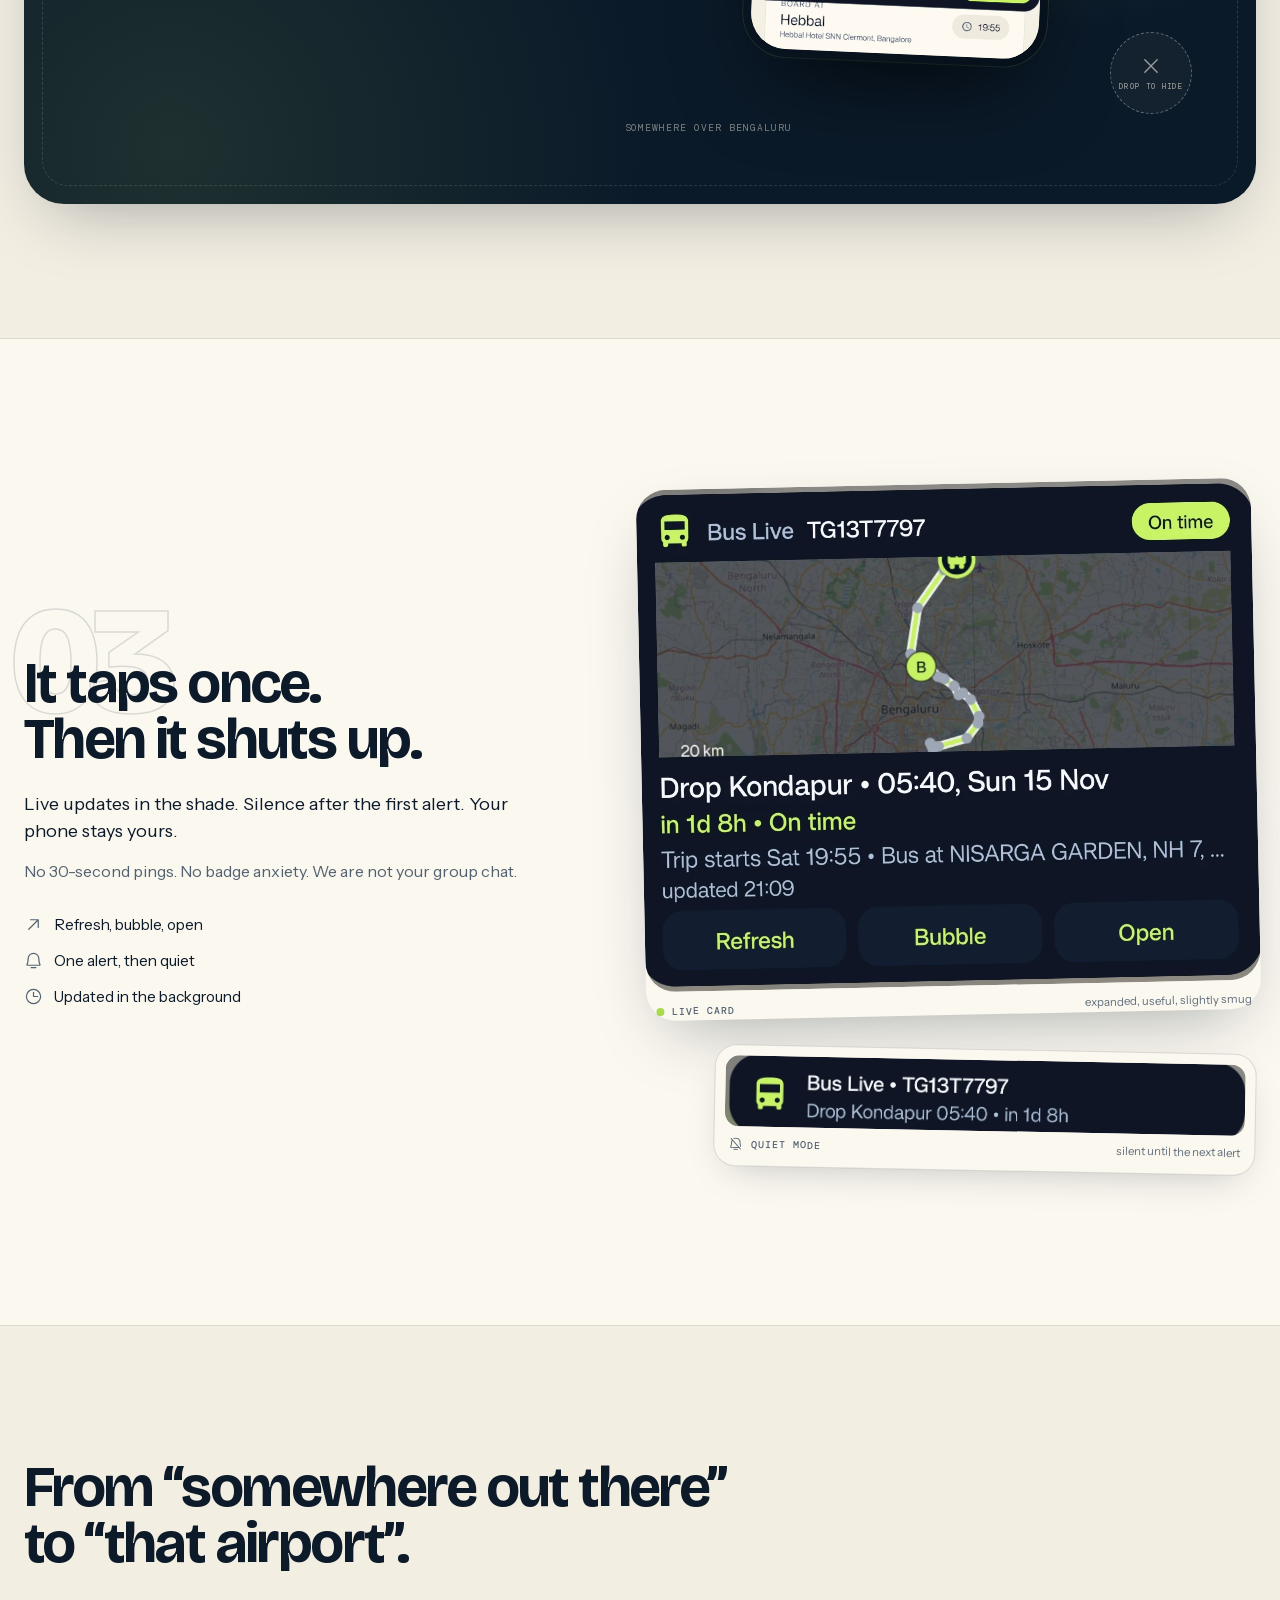
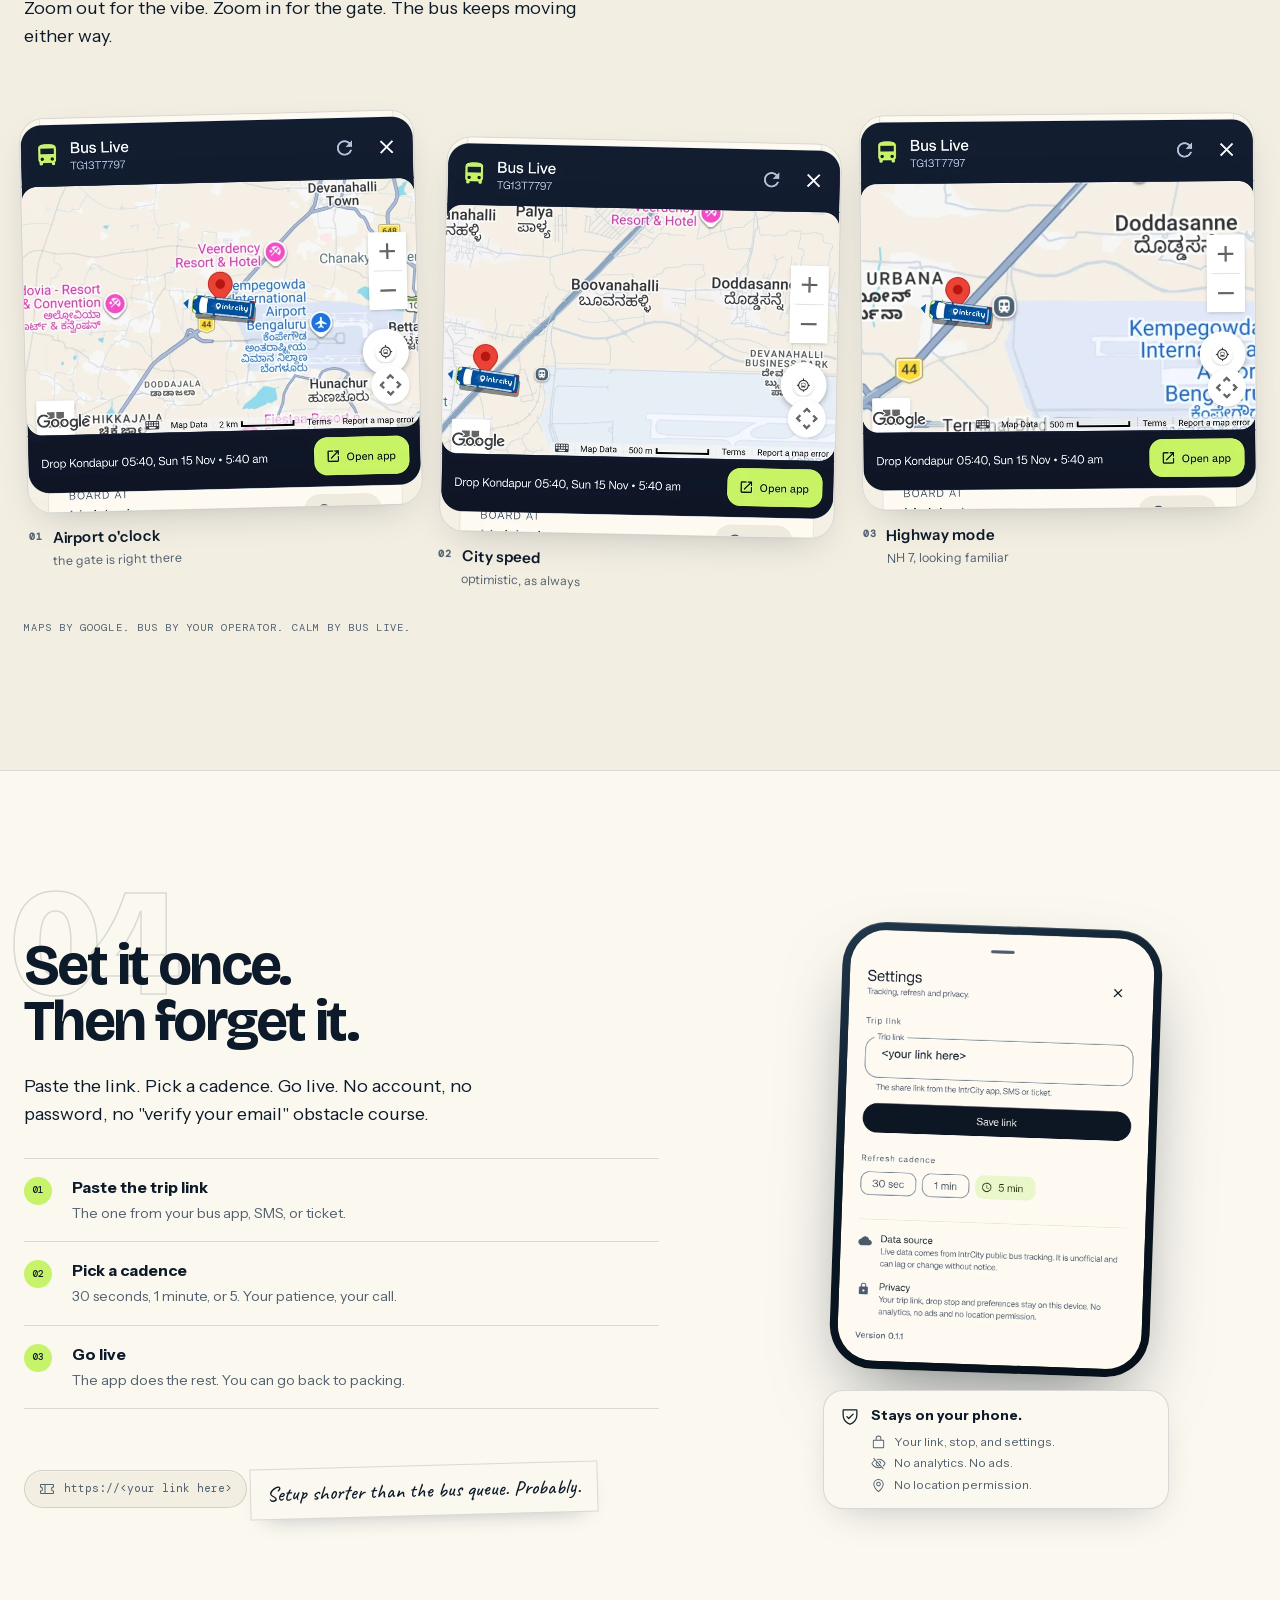
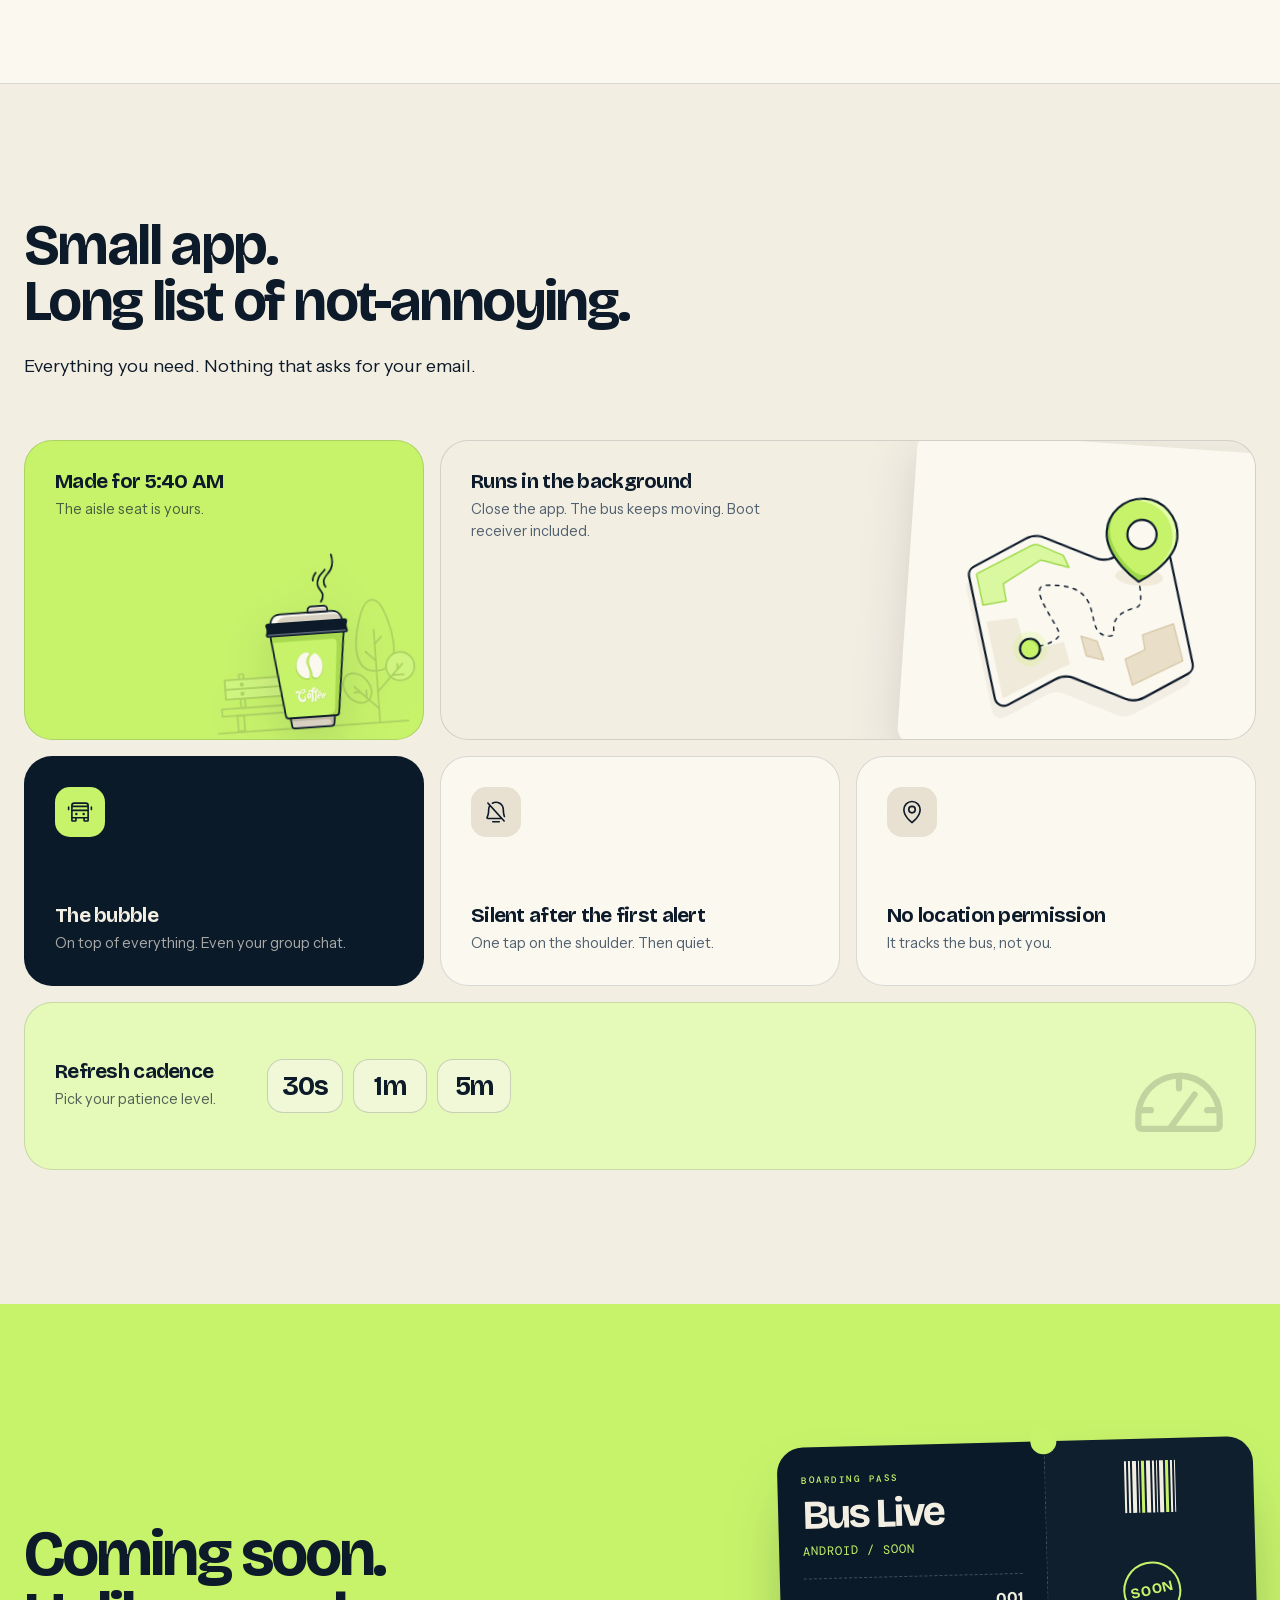
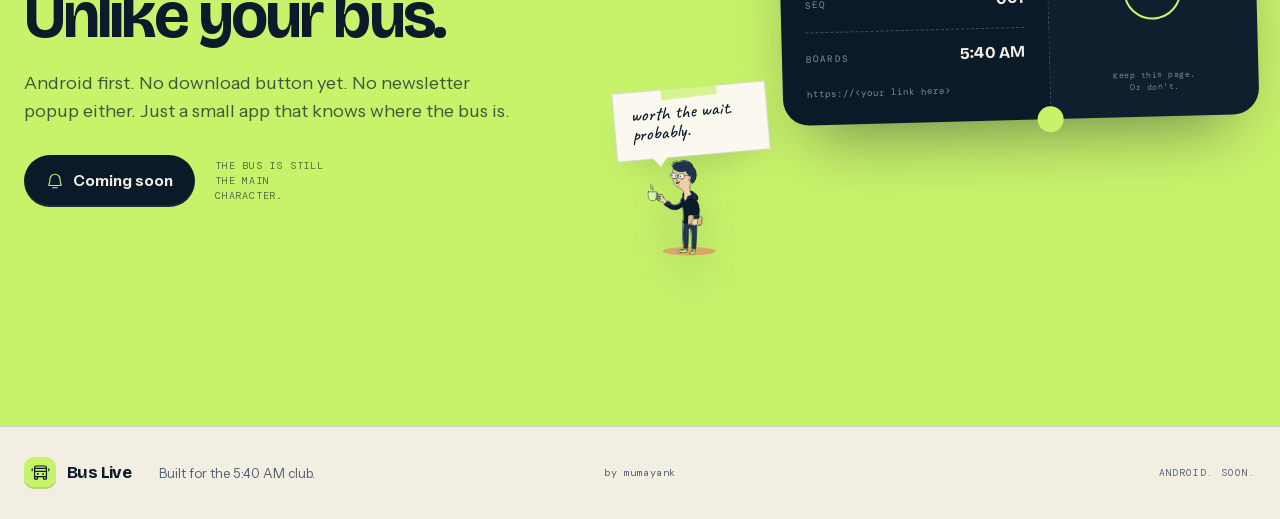
==== commit 1dcd34b3: "Bump stylesheet cache version" ====
--- a/index.html
+++ b/index.html
@@ -19,7 +19,7 @@
   <link rel="preload" href="assets/fonts/bricolage-grotesque.woff2" as="font" type="font/woff2" crossorigin>
   <link rel="preload" href="assets/fonts/instrument-sans.woff2" as="font" type="font/woff2" crossorigin>
   <link rel="preload" href="assets/img/screen-main.webp" as="image" type="image/webp">
-  <link rel="stylesheet" href="styles.css?v=11">
+  <link rel="stylesheet" href="styles.css?v=12">
   <script>
     (function () {
       document.documentElement.classList.add('js');
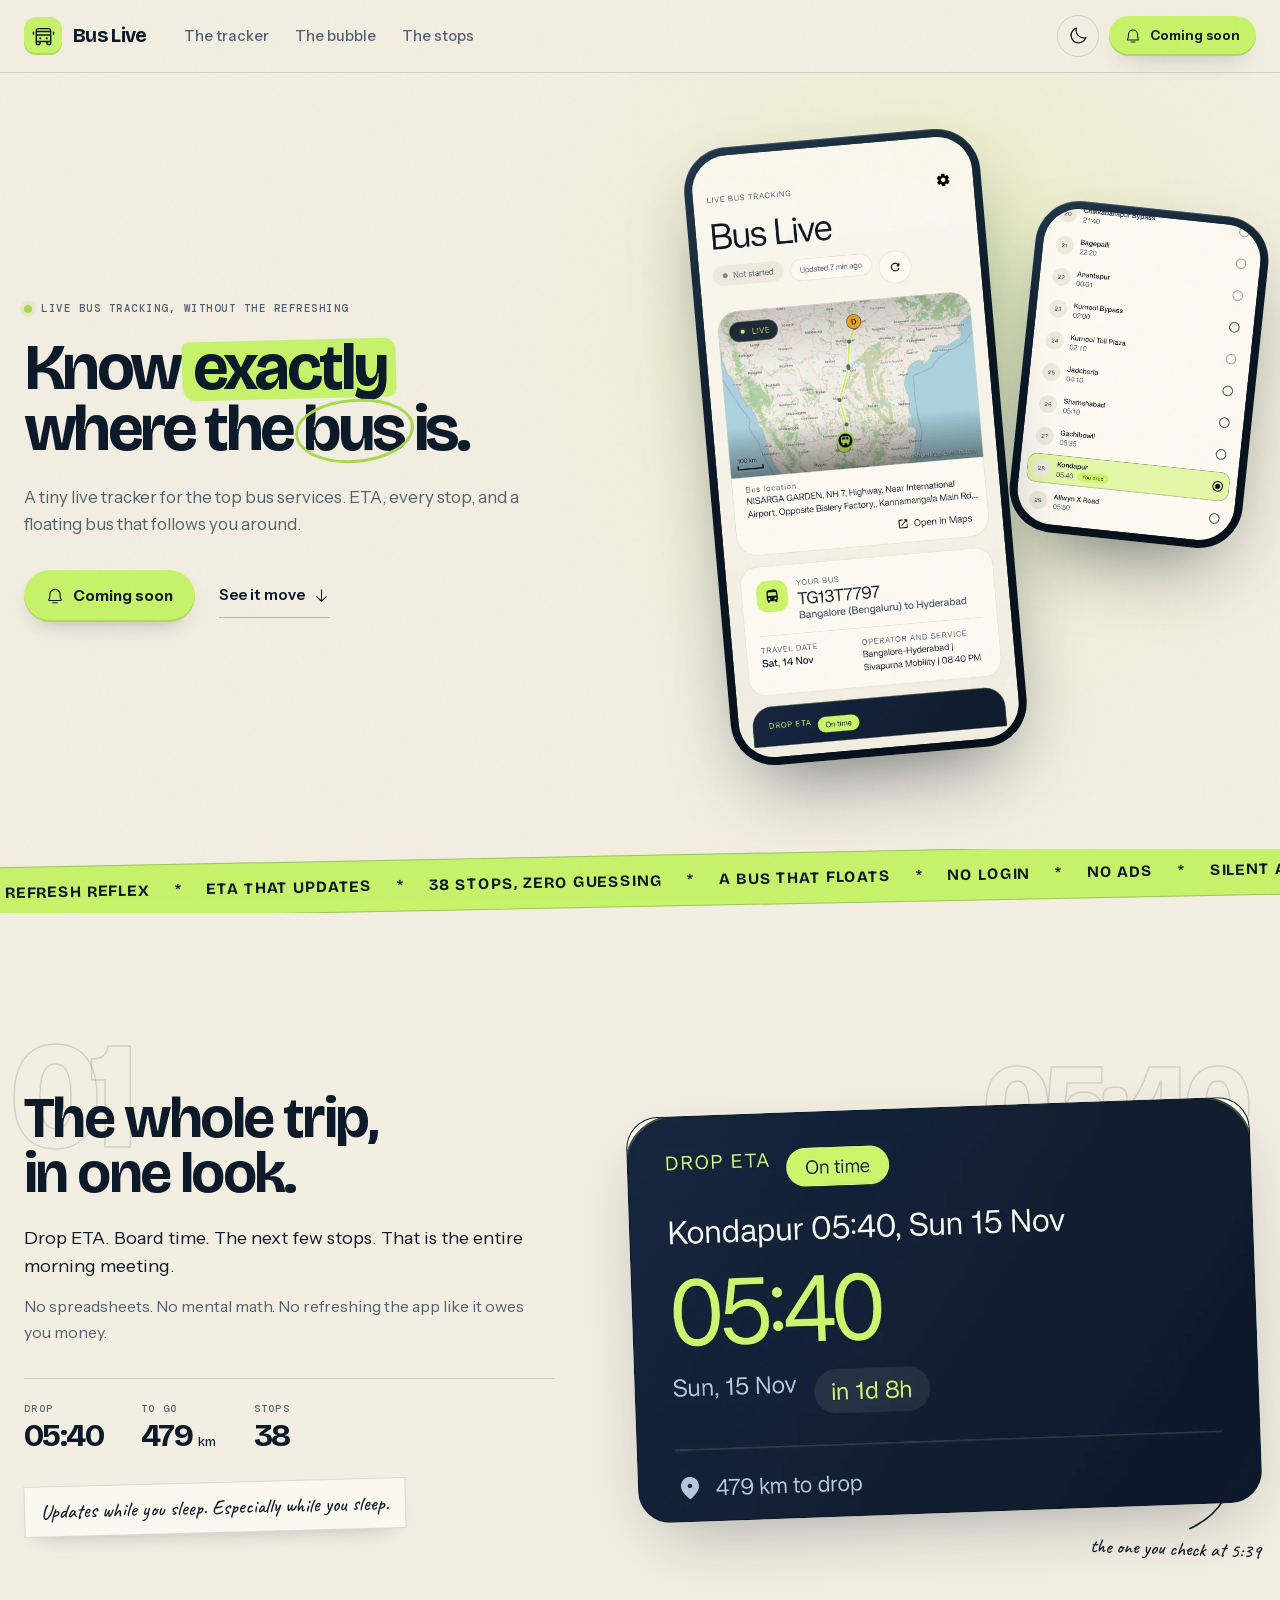
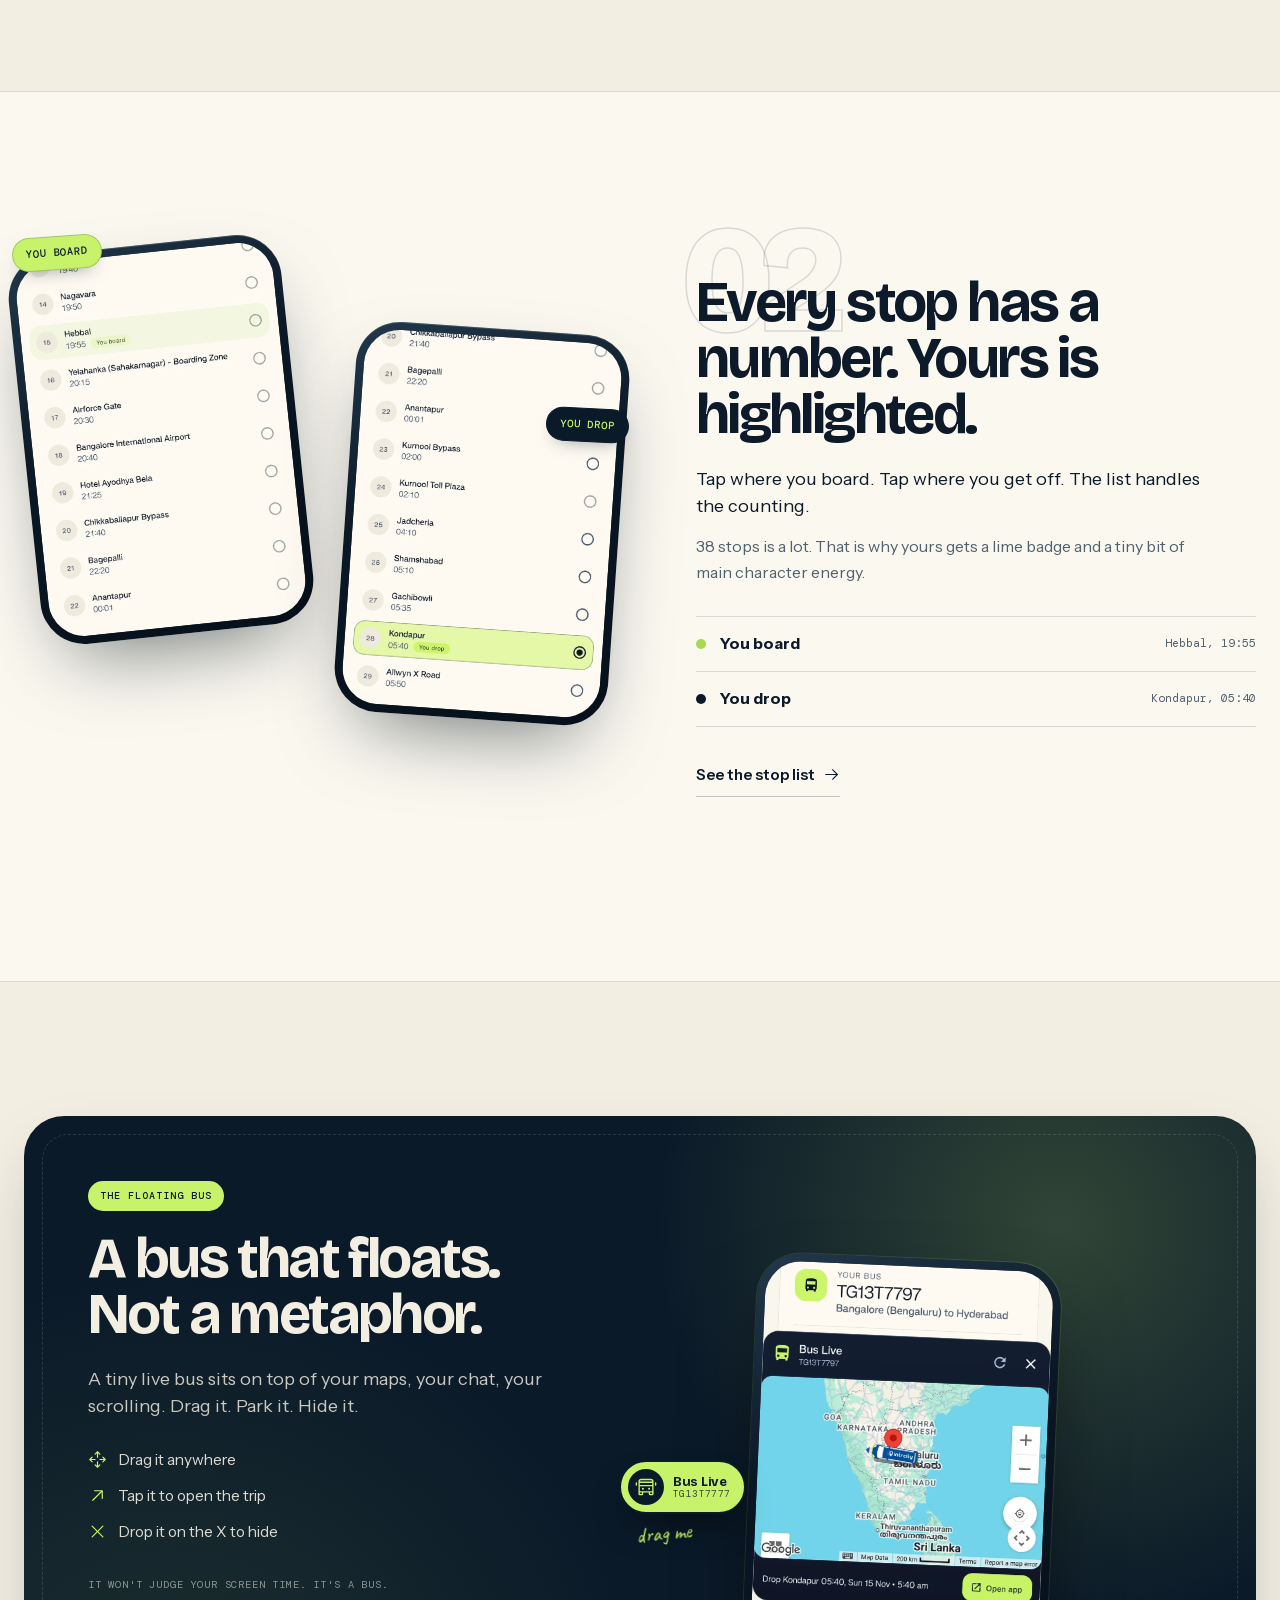
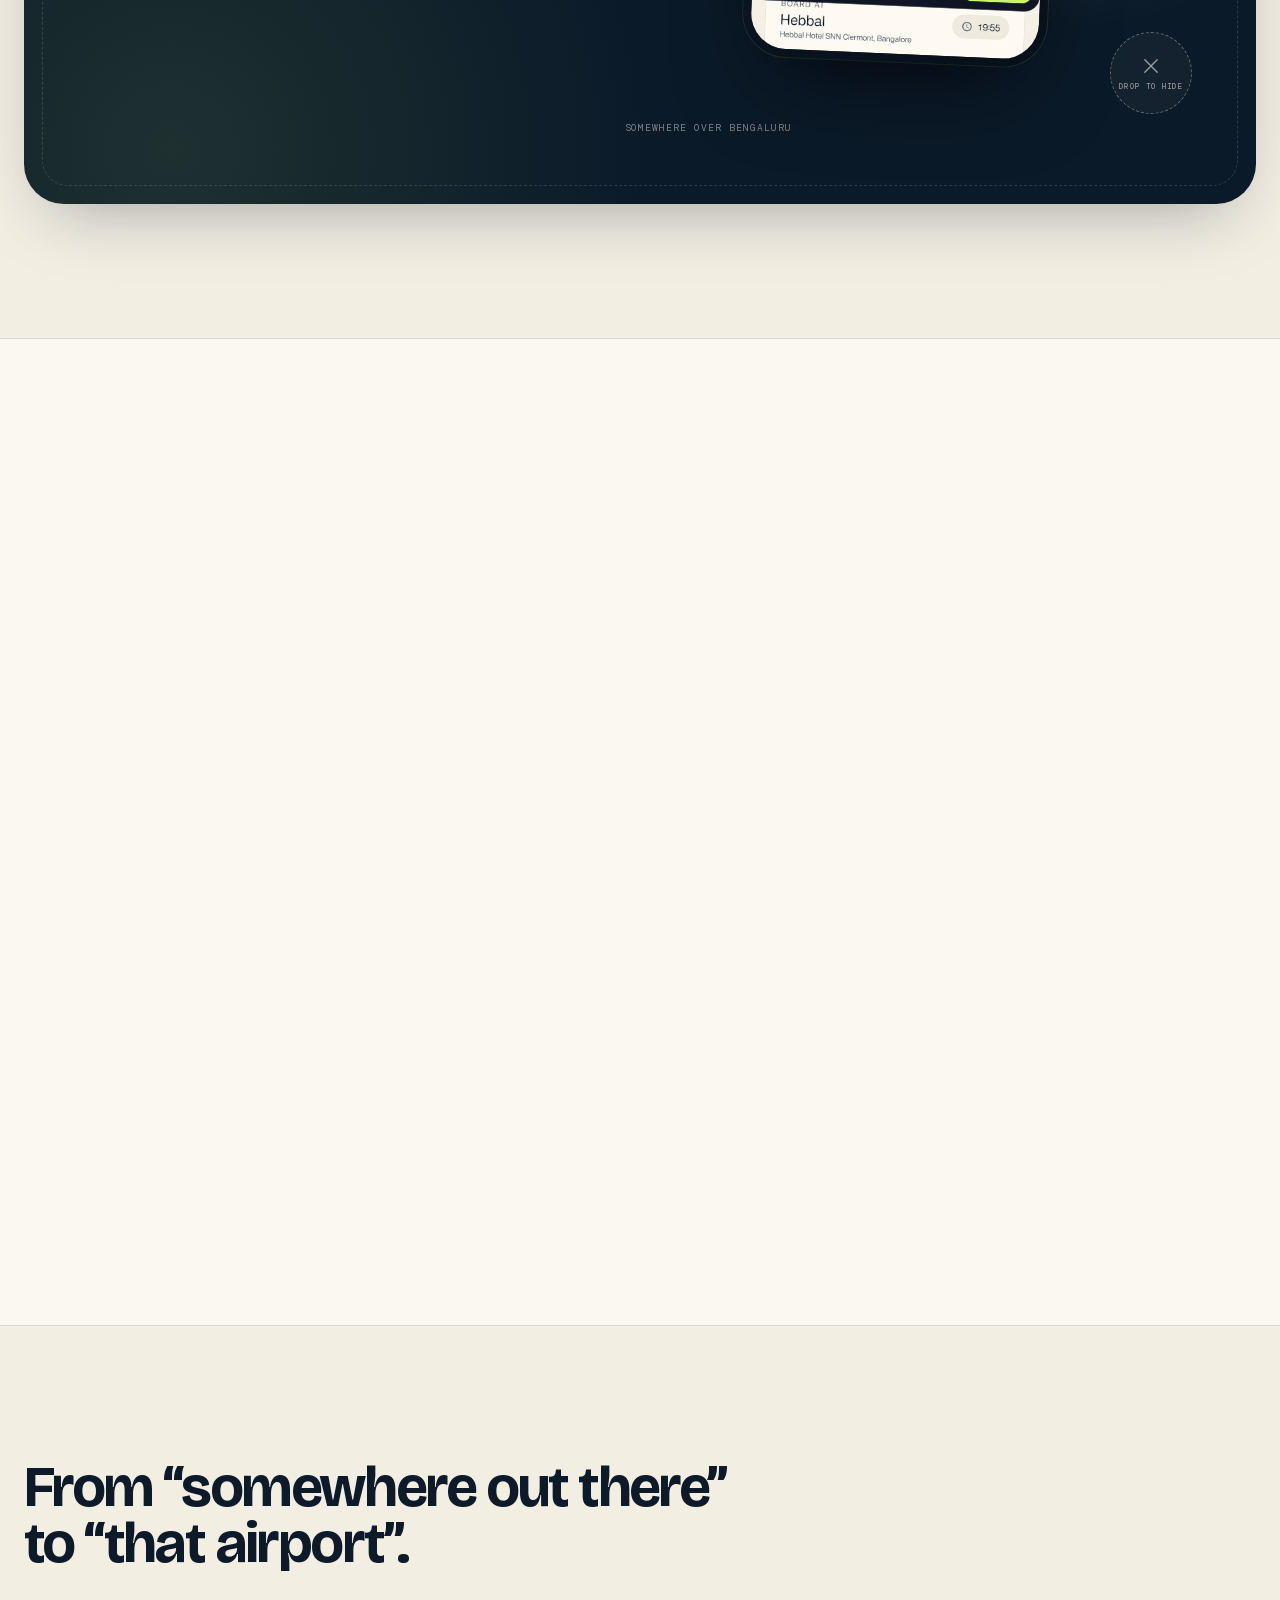
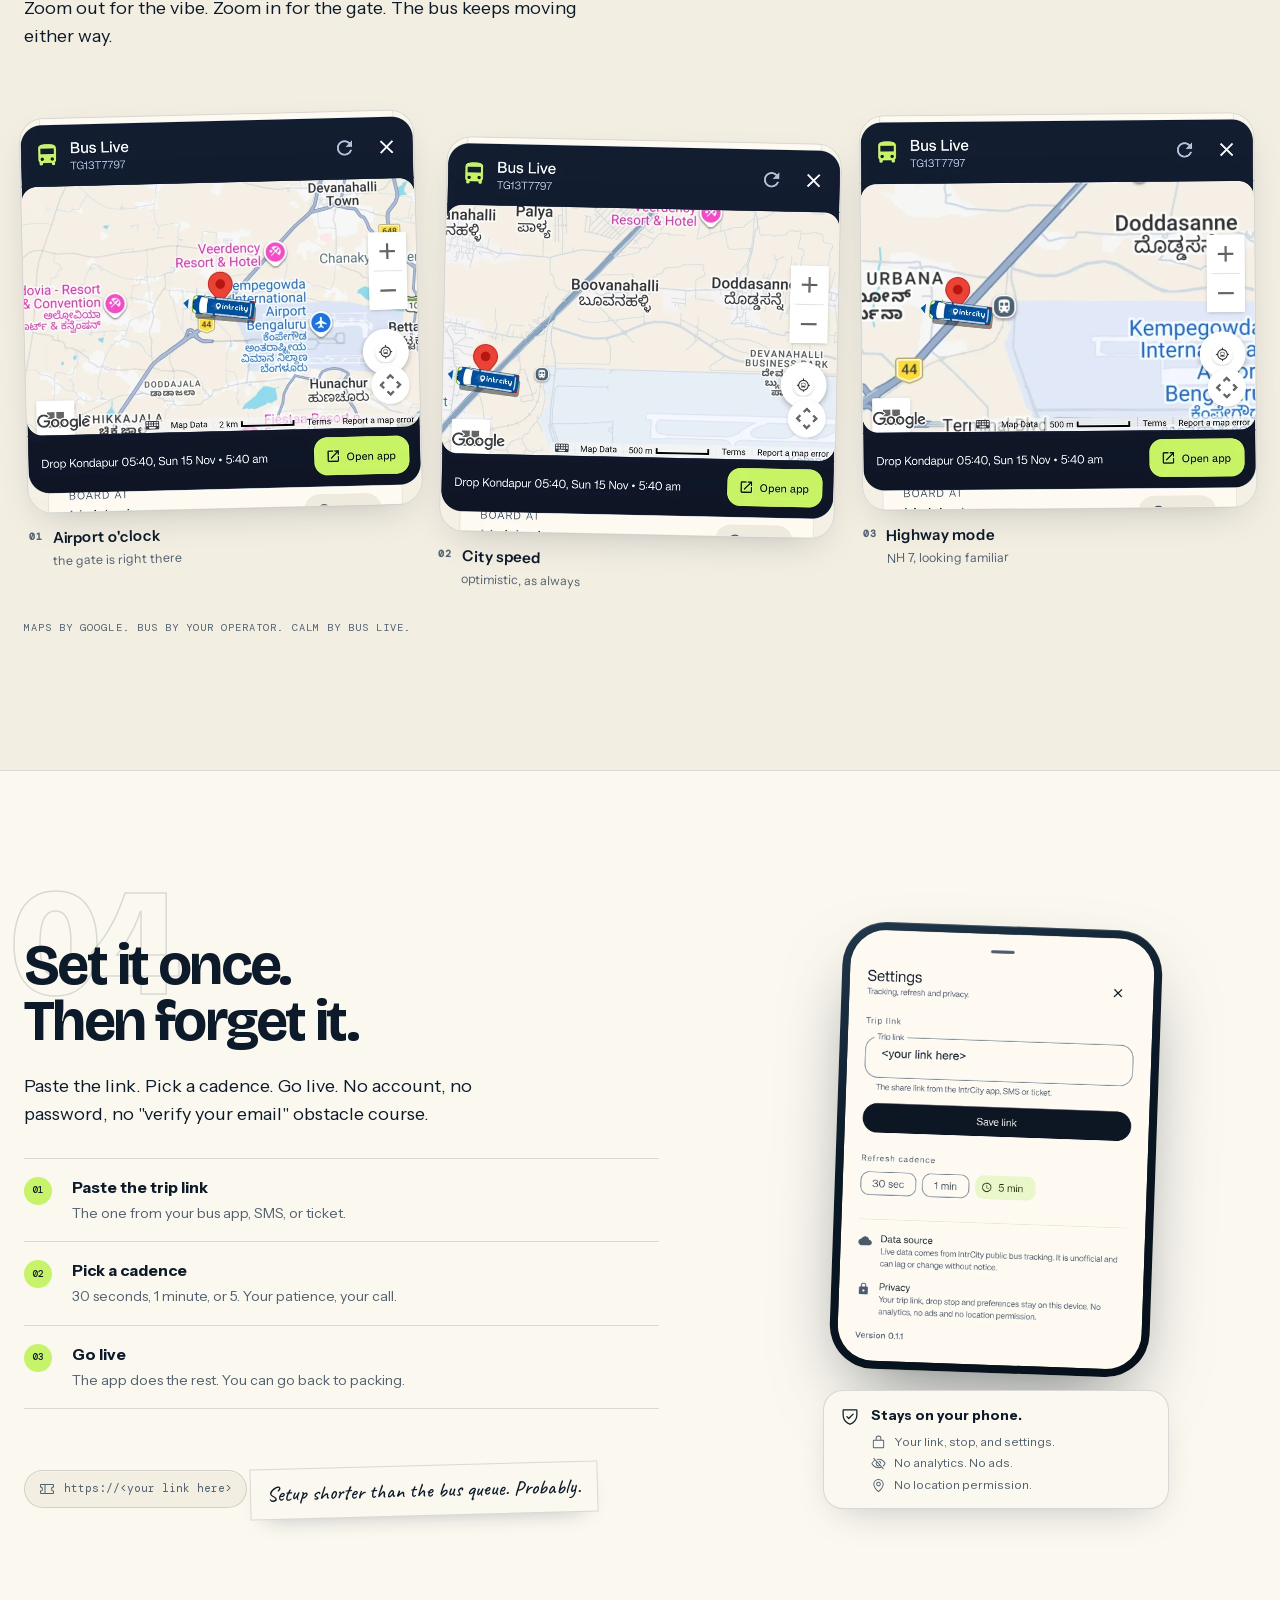
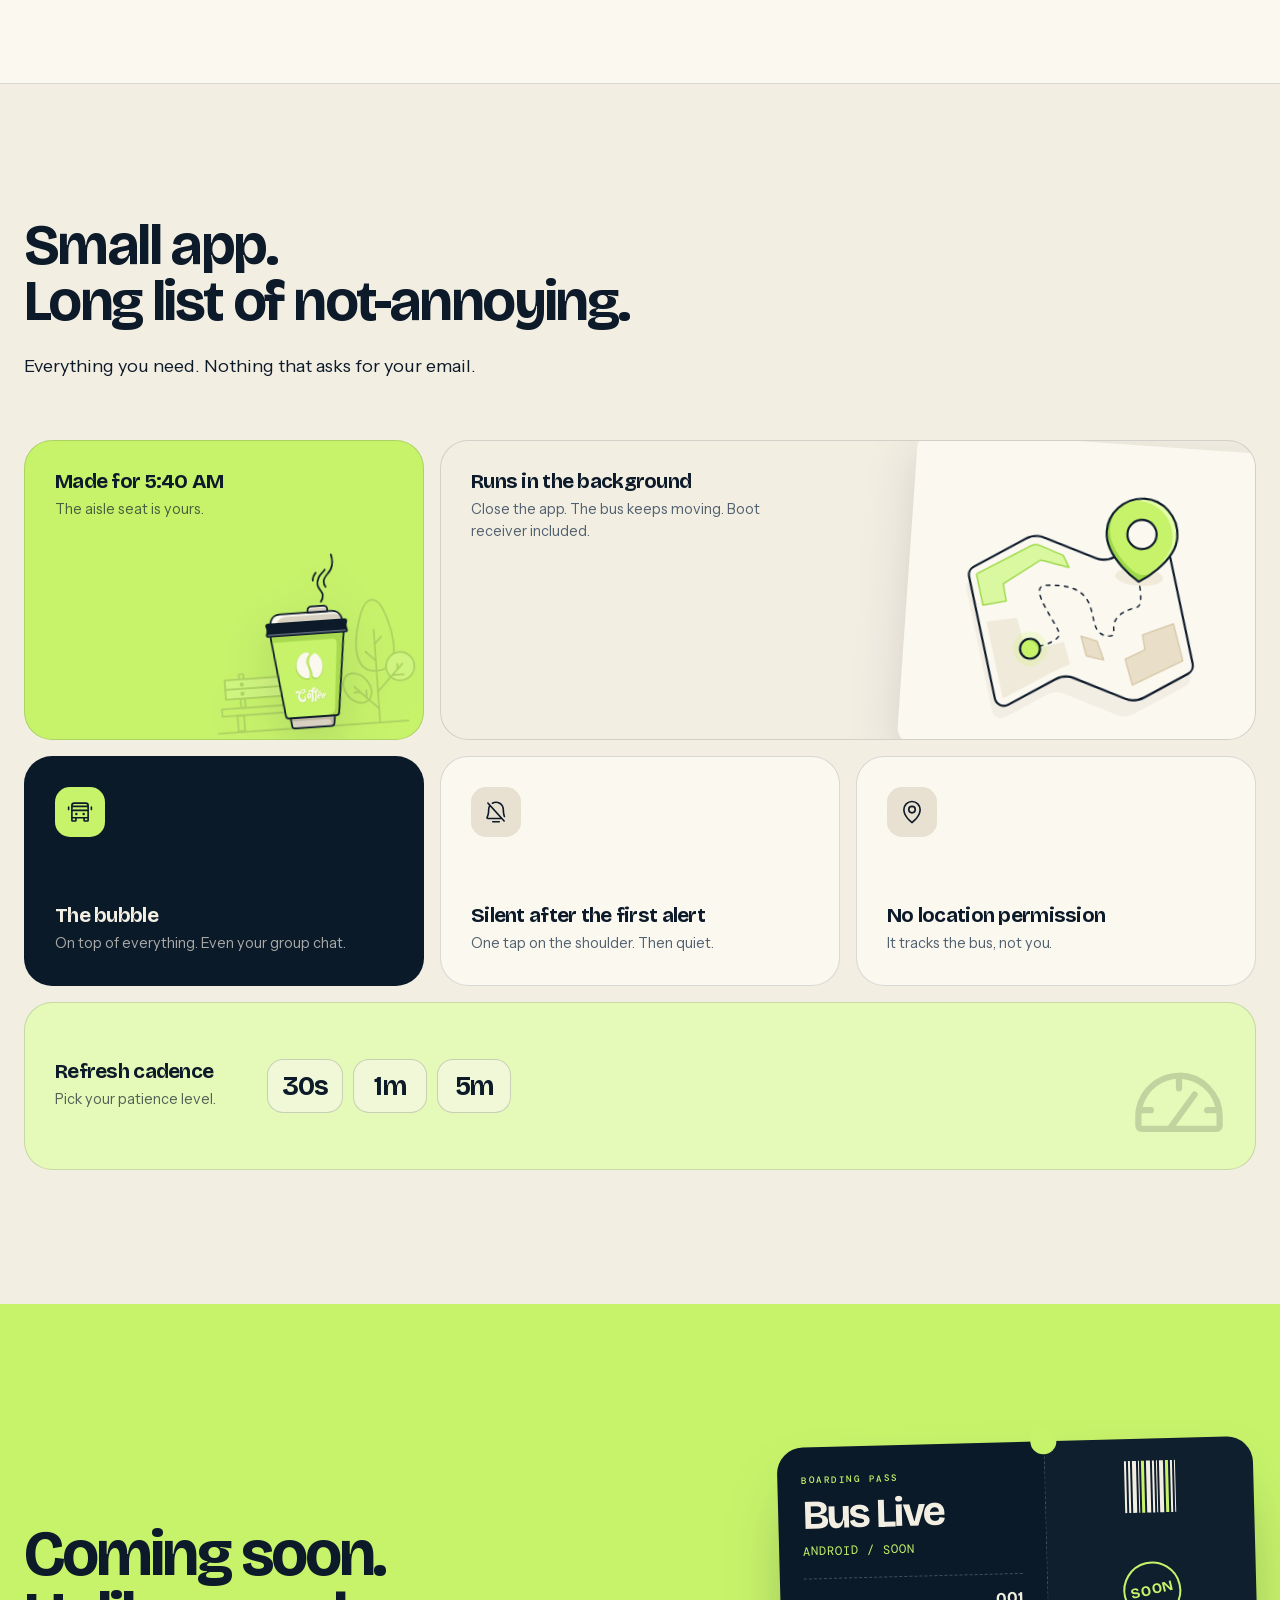
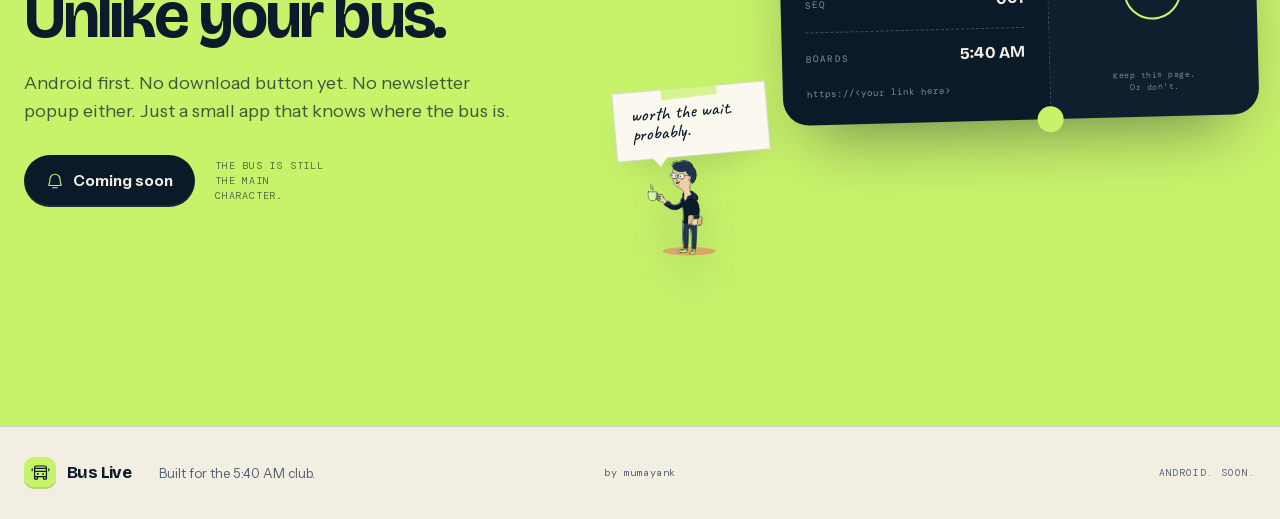
==== commit 7d5a2e38: "Fix mobile map heading spacing and preload the stop list" ====
--- a/index.html
+++ b/index.html
@@ -19,6 +19,7 @@
   <link rel="preload" href="assets/fonts/bricolage-grotesque.woff2" as="font" type="font/woff2" crossorigin>
   <link rel="preload" href="assets/fonts/instrument-sans.woff2" as="font" type="font/woff2" crossorigin>
   <link rel="preload" href="assets/img/screen-main.webp" as="image" type="image/webp">
+  <link rel="preload" href="assets/img/screen-allstops.webp?v=3" as="image" type="image/webp">
   <link rel="stylesheet" href="styles.css?v=12">
   <script>
     (function () {
@@ -261,7 +262,7 @@
     <section class="section section--maps">
       <div class="wrap">
         <div class="maps__head reveal">
-          <h2>From &ldquo;somewhere out there&rdquo;<br>to &ldquo;that airport&rdquo;.</h2>
+          <h2>From &ldquo;somewhere out there&rdquo; <br>to &ldquo;that airport&rdquo;.</h2>
           <p class="lead">Zoom out for the vibe. Zoom in for the gate. The bus keeps moving either way.</p>
         </div>
 
@@ -454,7 +455,7 @@
           </button>
         </div>
         <div class="stops-dialog__body">
-          <img src="assets/img/screen-allstops.webp?v=3" width="760" height="988" alt="The first stops in the Bus Live list, numbered from Bommanahalli." loading="lazy">
+          <img src="assets/img/screen-allstops.webp?v=3" width="760" height="988" alt="The first stops in the Bus Live list, numbered from Bommanahalli.">
         </div>
       </div>
     </dialog>
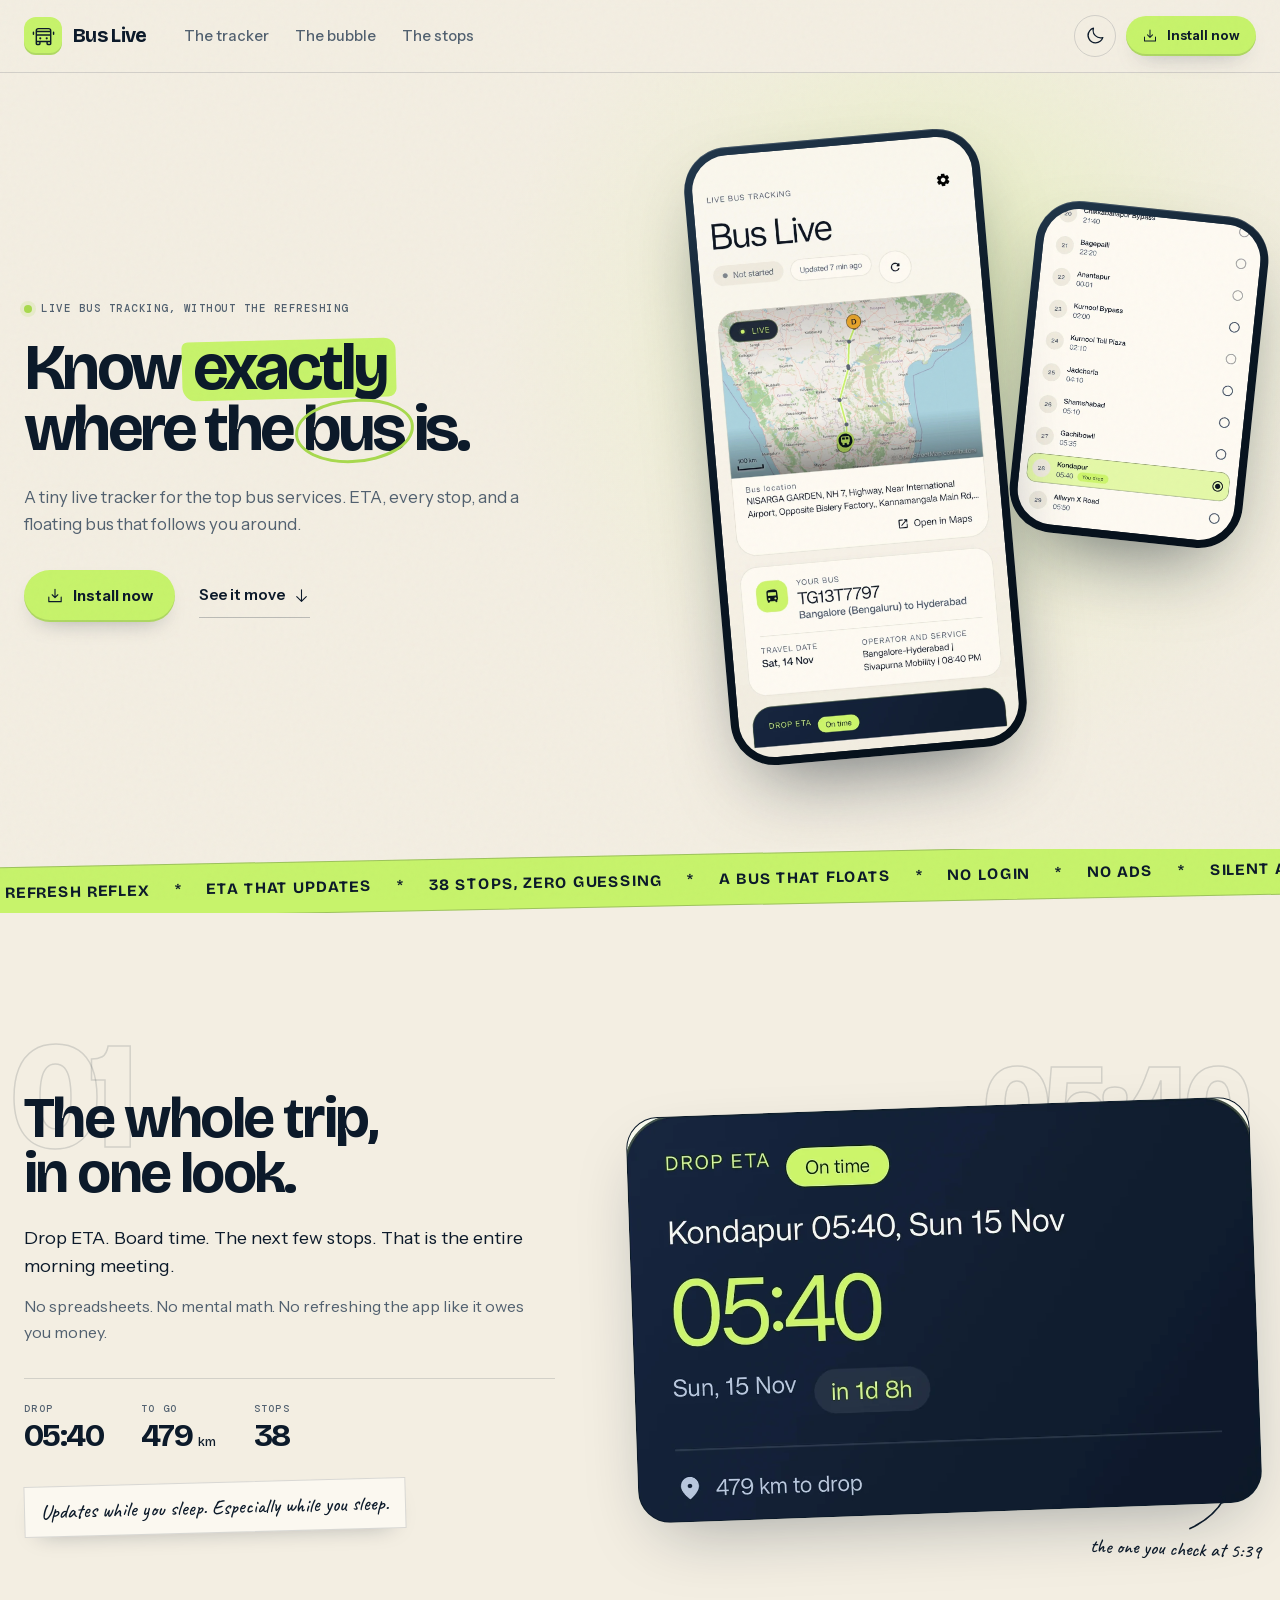
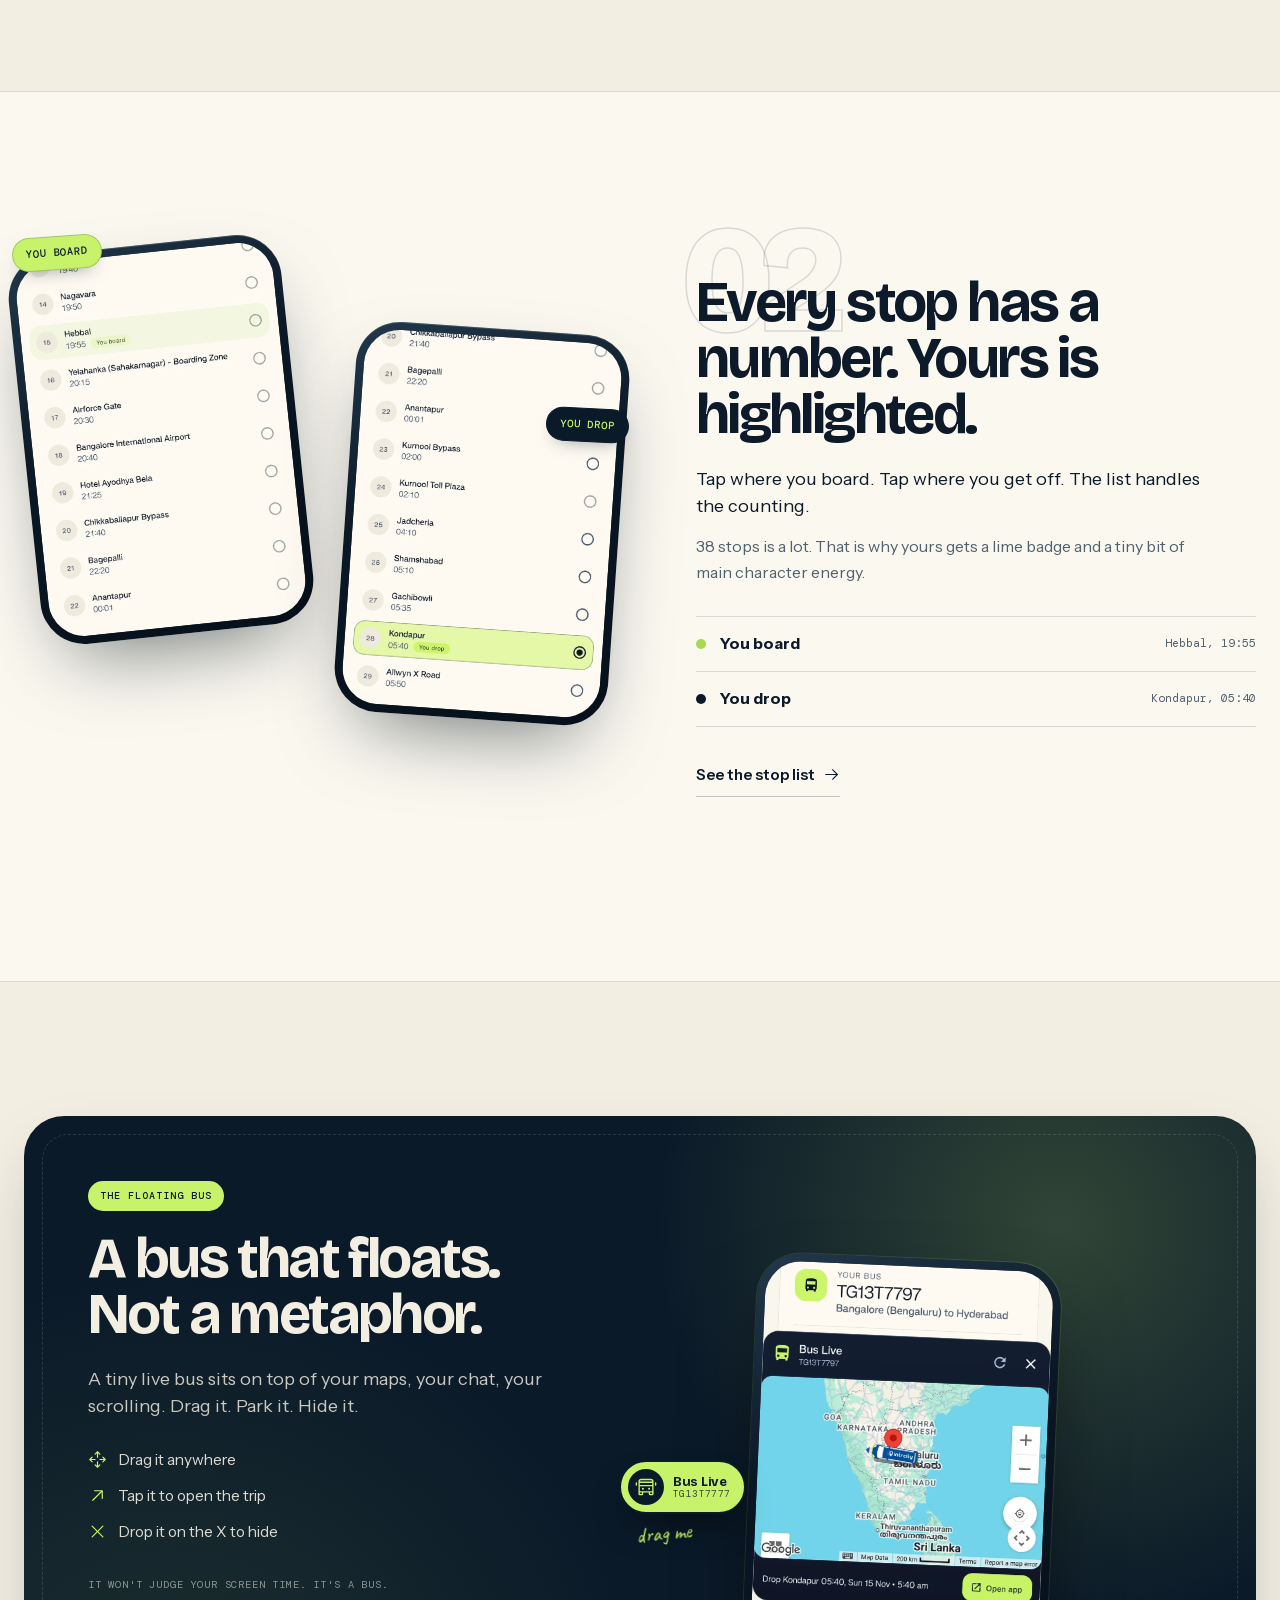
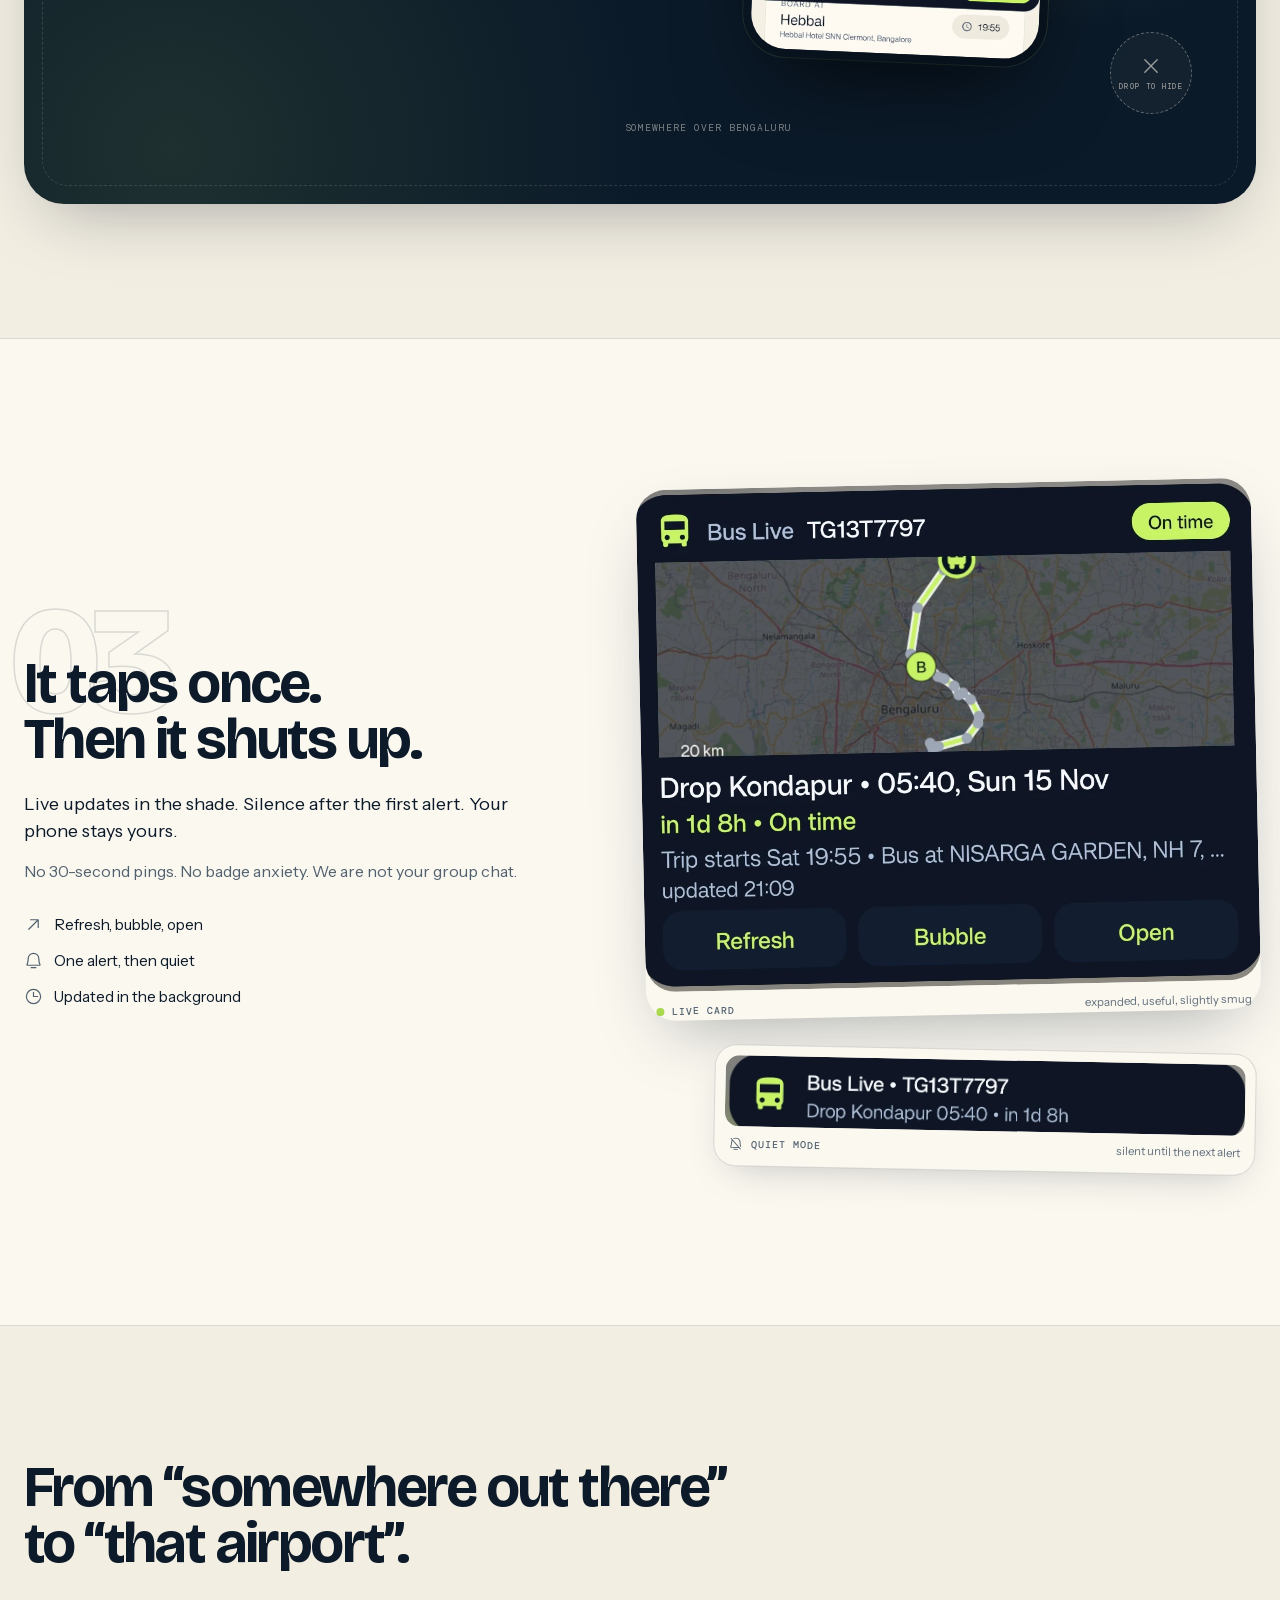
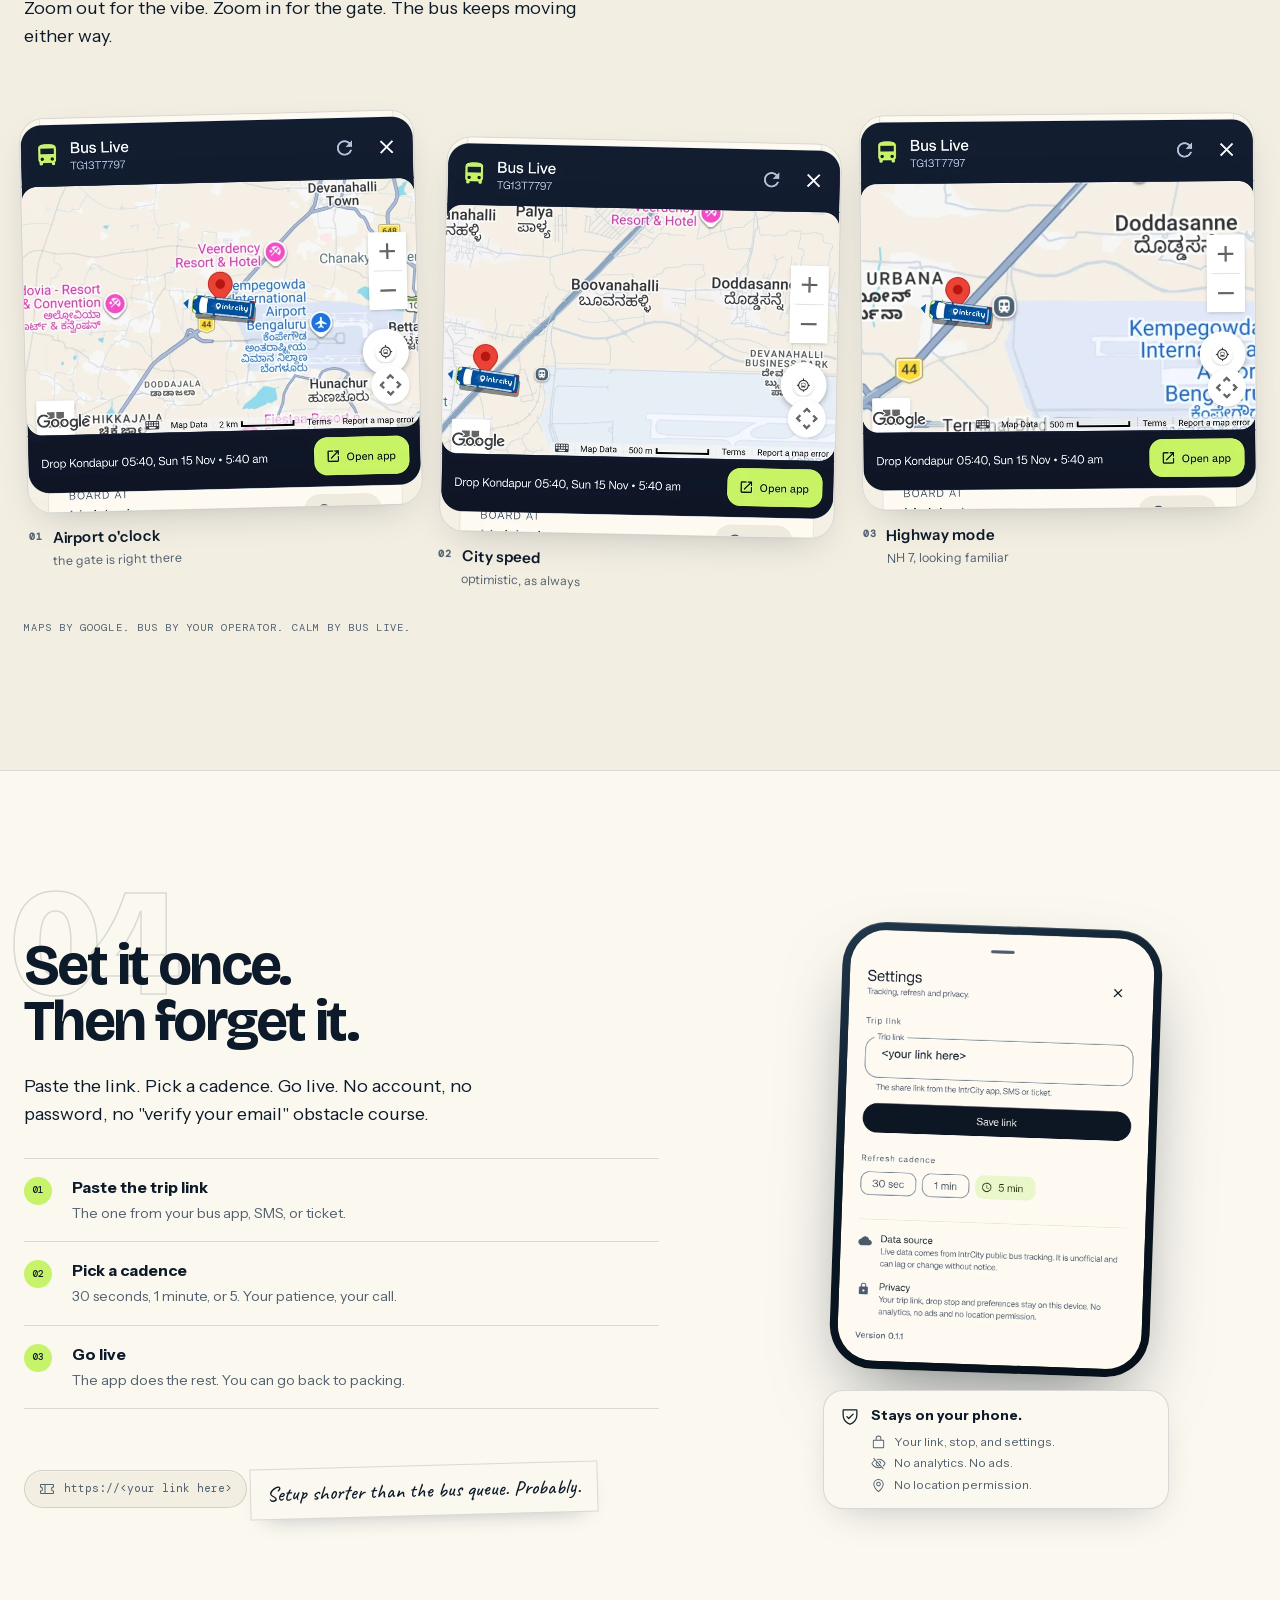
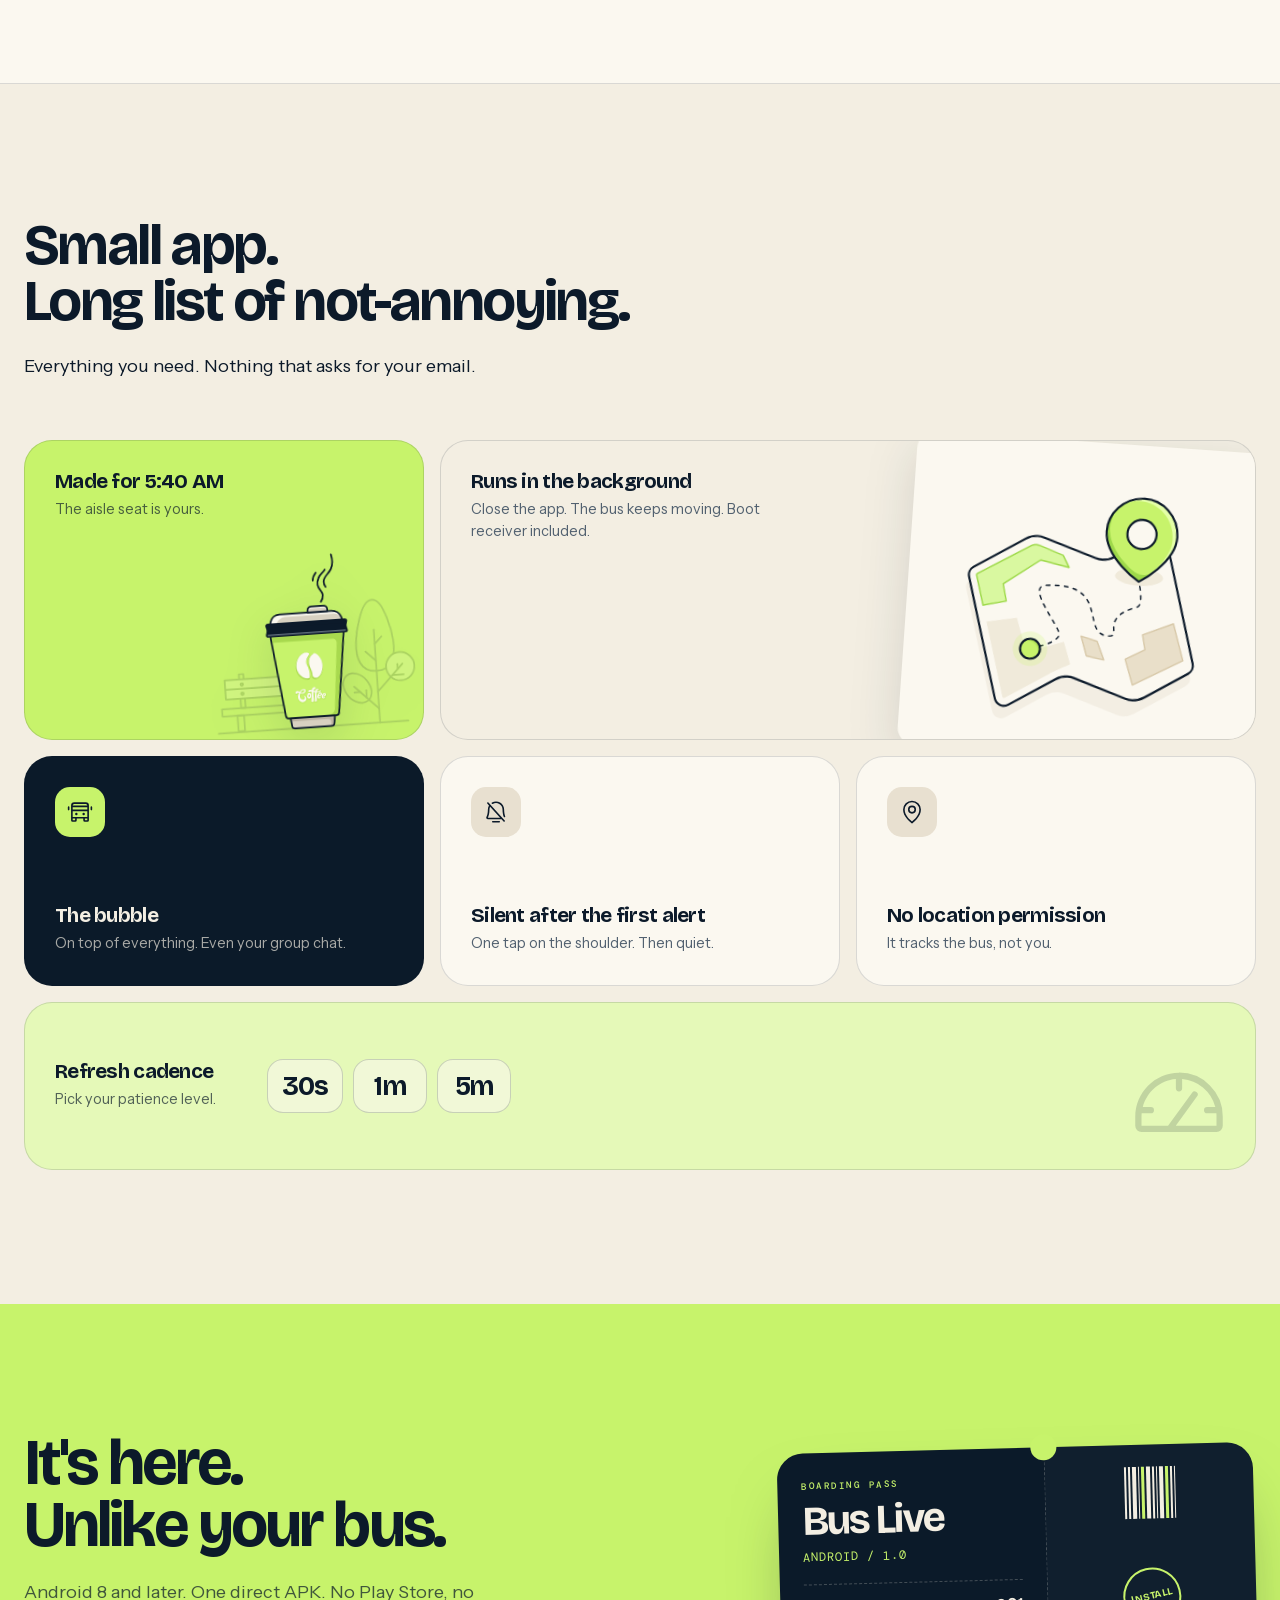
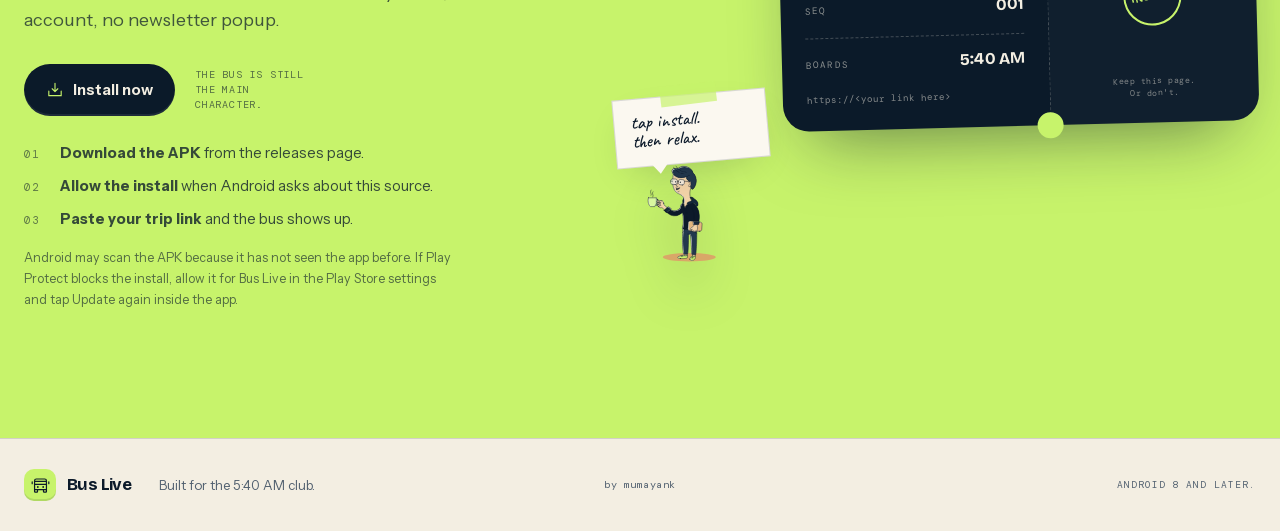
==== commit bef33f90: "Point the site at the public release APK with Install now" ====
--- a/index.html
+++ b/index.html
@@ -4,10 +4,10 @@
   <meta charset="utf-8">
   <meta name="viewport" content="width=device-width, initial-scale=1">
   <title>Bus Live - know exactly where the bus is</title>
-  <meta name="description" content="A tiny live tracker for the top bus services. Drop ETA, every stop, and a floating bus bubble. Coming soon to Android.">
+  <meta name="description" content="A tiny live tracker for the top bus services. Drop ETA, every stop, and a floating bus bubble. Install it on Android 8 and later.">
   <meta name="theme-color" content="#F3EEE2">
   <meta property="og:title" content="Bus Live - know exactly where the bus is">
-  <meta property="og:description" content="Live ETA, every stop, and a floating bus that follows you around. Coming soon to Android.">
+  <meta property="og:description" content="Live ETA, every stop, and a floating bus that follows you around. Install it on Android 8 and later.">
   <meta property="og:type" content="website">
   <meta property="og:url" content="https://mumayank.github.io/bus-live-site/">
   <meta property="og:image" content="https://mumayank.github.io/bus-live-site/assets/og.png">
@@ -20,7 +20,7 @@
   <link rel="preload" href="assets/fonts/instrument-sans.woff2" as="font" type="font/woff2" crossorigin>
   <link rel="preload" href="assets/img/screen-main.webp" as="image" type="image/webp">
   <link rel="preload" href="assets/img/screen-allstops.webp?v=3" as="image" type="image/webp">
-  <link rel="stylesheet" href="styles.css?v=12">
+  <link rel="stylesheet" href="styles.css?v=13">
   <script>
     (function () {
       document.documentElement.classList.add('js');
@@ -54,10 +54,10 @@
           <svg class="icon theme__sun" aria-hidden="true"><use href="assets/icons.svg#i-sun"></use></svg>
           <svg class="icon theme__moon" aria-hidden="true"><use href="assets/icons.svg#i-moon"></use></svg>
         </button>
-        <span class="btn btn--soon btn--nav">
-          <svg class="icon" aria-hidden="true"><use href="assets/icons.svg#i-bell-simple"></use></svg>
-          Coming soon
-        </span>
+        <a class="btn btn--install btn--nav" href="https://github.com/mumayank/bus-live-releases/releases/latest">
+          <svg class="icon" aria-hidden="true"><use href="assets/icons.svg#i-download-simple"></use></svg>
+          Install now
+        </a>
       </div>
     </div>
   </header>
@@ -70,10 +70,10 @@
           <h1>Know <span class="mark">exactly</span><br>where the <span class="circled">bus</span> is.</h1>
           <p class="hero__sub">A tiny live tracker for the top bus services. ETA, every stop, and a floating bus that follows you around.</p>
           <div class="hero__cta">
-            <span class="btn btn--soon">
-              <svg class="icon" aria-hidden="true"><use href="assets/icons.svg#i-bell-simple"></use></svg>
-              Coming soon
-            </span>
+            <a class="btn btn--install" href="https://github.com/mumayank/bus-live-releases/releases/latest">
+              <svg class="icon" aria-hidden="true"><use href="assets/icons.svg#i-download-simple"></use></svg>
+              Install now
+            </a>
             <a class="arrow-link" href="#tracker">See it move <svg class="icon" aria-hidden="true"><use href="assets/icons.svg#i-arrow-down"></use></svg></a>
           </div>
         </div>
@@ -403,27 +403,33 @@
       </div>
     </section>
 
-    <section class="section section--cta" id="soon">
+    <section class="section section--cta" id="install">
       <div class="wrap">
         <div class="cta">
           <div class="cta__copy reveal">
-            <h2>Coming soon.<br>Unlike your bus.</h2>
-            <p class="lead">Android first. No download button yet. No newsletter popup either. Just a small app that knows where the bus is.</p>
+            <h2>It's here.<br>Unlike your bus.</h2>
+            <p class="lead">Android 8 and later. One direct APK. No Play Store, no account, no newsletter popup.</p>
             <div class="cta__actions">
-              <span class="btn btn--navy">
-                <svg class="icon" aria-hidden="true"><use href="assets/icons.svg#i-bell-simple"></use></svg>
-                Coming soon
-              </span>
+              <a class="btn btn--navy" href="https://github.com/mumayank/bus-live-releases/releases/latest">
+                <svg class="icon" aria-hidden="true"><use href="assets/icons.svg#i-download-simple"></use></svg>
+                Install now
+              </a>
               <span class="cta__aside">The bus is still the main character.</span>
             </div>
+            <ol class="install-steps">
+              <li><span>01</span><div><strong>Download the APK</strong> from the releases page.</div></li>
+              <li><span>02</span><div><strong>Allow the install</strong> when Android asks about this source.</div></li>
+              <li><span>03</span><div><strong>Paste your trip link</strong> and the bus shows up.</div></li>
+            </ol>
+            <p class="install-note">Android may scan the APK because it has not seen the app before. If Play Protect blocks the install, allow it for Bus Live in the Play Store settings and tap Update again inside the app.</p>
           </div>
 
           <div class="cta__art reveal">
-            <div class="ticket" aria-label="Bus Live boarding pass, Android, coming soon">
+            <div class="ticket" aria-label="Bus Live boarding pass, Android, available now">
               <div class="ticket__main">
                 <p class="ticket__kicker">Boarding pass</p>
                 <p class="ticket__brand">Bus Live</p>
-                <p class="ticket__route">Android <span aria-hidden="true">/</span> Soon</p>
+                <p class="ticket__route">Android <span aria-hidden="true">/</span> 1.0</p>
                 <div class="ticket__row"><span>Seq</span><strong>001</strong></div>
                 <div class="ticket__row"><span>Boards</span><strong>5:40 AM</strong></div>
                 <p class="ticket__link">https://&lt;your link here&gt;</p>
@@ -432,7 +438,7 @@
                 <div class="barcode" aria-hidden="true">
                   <i></i><i></i><i></i><i></i><i></i><i></i><i></i><i></i><i></i><i></i><i></i><i></i>
                 </div>
-                <span class="ticket__stamp">Soon</span>
+                <span class="ticket__stamp">Install</span>
                 <span class="ticket__small">Keep this page.<br>Or don't.</span>
               </div>
             </div>
@@ -440,7 +446,7 @@
             <div class="cta__person">
               <img src="assets/ill/freelancer.svg" width="1000" height="880" alt="" loading="lazy">
             </div>
-            <div class="note note--cta">worth the wait.<br>probably.</div>
+            <div class="note note--cta">tap install.<br>then relax.</div>
           </div>
         </div>
       </div>
@@ -471,7 +477,7 @@
         <p>Built for the 5:40 AM club.</p>
       </div>
       <p class="footer__credit">by mumayank</p>
-      <p class="footer__small">Android. Soon.</p>
+      <p class="footer__small">Android 8 and later.</p>
     </div>
   </footer>
 
--- a/styles.css
+++ b/styles.css
@@ -381,11 +381,21 @@
   height: 18px;
 }
 
-.btn--soon {
+.btn--install {
   background: var(--lime);
   color: var(--on-lime);
   box-shadow: inset 0 -2px 0 rgba(12, 26, 42, 0.13), 0 10px 24px -14px rgba(12, 26, 42, 0.4);
-  cursor: default;
+  cursor: pointer;
+  transition: transform 160ms ease, box-shadow 160ms ease;
+}
+
+.btn--install:hover {
+  transform: translateY(-1px);
+  box-shadow: inset 0 -2px 0 rgba(12, 26, 42, 0.13), 0 18px 30px -18px rgba(12, 26, 42, 0.55);
+}
+
+.btn--install:active {
+  transform: translateY(0);
 }
 
 .btn--nav {
@@ -403,7 +413,17 @@
   background: var(--navy);
   color: var(--on-navy);
   box-shadow: inset 0 -2px 0 rgba(255, 255, 255, 0.08);
-  cursor: default;
+  cursor: pointer;
+  transition: transform 160ms ease, box-shadow 160ms ease;
+}
+
+.btn--navy:hover {
+  transform: translateY(-1px);
+  box-shadow: inset 0 -2px 0 rgba(255, 255, 255, 0.08), 0 18px 30px -20px rgba(12, 26, 42, 0.6);
+}
+
+.btn--navy:active {
+  transform: translateY(0);
 }
 
 .btn--navy .icon {
@@ -1834,6 +1854,40 @@
   margin-top: 30px;
 }
 
+.install-steps {
+  margin: 26px 0 0;
+  padding: 0;
+  list-style: none;
+  display: grid;
+  gap: 10px;
+  max-width: 46ch;
+}
+
+.install-steps li {
+  display: grid;
+  grid-template-columns: 26px minmax(0, 1fr);
+  gap: 10px;
+  align-items: baseline;
+  color: rgba(12, 26, 42, 0.78);
+  font-size: 0.92rem;
+  line-height: 1.55;
+}
+
+.install-steps span {
+  font-family: var(--font-mono);
+  font-size: 0.68rem;
+  letter-spacing: 0.08em;
+  color: rgba(12, 26, 42, 0.55);
+}
+
+.install-note {
+  margin-top: 18px;
+  max-width: 48ch;
+  color: rgba(12, 26, 42, 0.62);
+  font-size: 0.78rem;
+  line-height: 1.65;
+}
+
 .cta__aside {
   max-width: 20ch;
   color: rgba(12, 26, 42, 0.62);
@@ -1992,8 +2046,9 @@
   border-radius: 50%;
   color: var(--lime);
   font-family: var(--font-display);
-  font-size: 0.9rem;
+  font-size: 0.62rem;
   font-weight: 700;
+  letter-spacing: 0.04em;
   text-transform: uppercase;
   transform: rotate(-12deg);
 }
@@ -2056,7 +2111,7 @@
 .footer__inner {
   display: grid;
   grid-template-columns: 1fr auto 1fr;
-  grid-template-areas: "start credit soon";
+  grid-template-areas: "start credit install";
   align-items: center;
   gap: 18px 28px;
 }
@@ -2099,7 +2154,7 @@
 }
 
 .footer__small {
-  grid-area: soon;
+  grid-area: install;
   justify-self: end;
   font-family: var(--font-mono);
   font-size: 0.6rem !important;
@@ -2745,7 +2800,7 @@
     grid-template-columns: 1fr auto;
     grid-template-areas:
       "start start"
-      "credit soon";
+      "credit install";
     gap: 10px 18px;
   }
 
@@ -2804,7 +2859,7 @@
   .ticket__stamp {
     width: 48px;
     height: 48px;
-    font-size: 0.76rem;
+    font-size: 0.52rem;
   }
 
   .barcode {
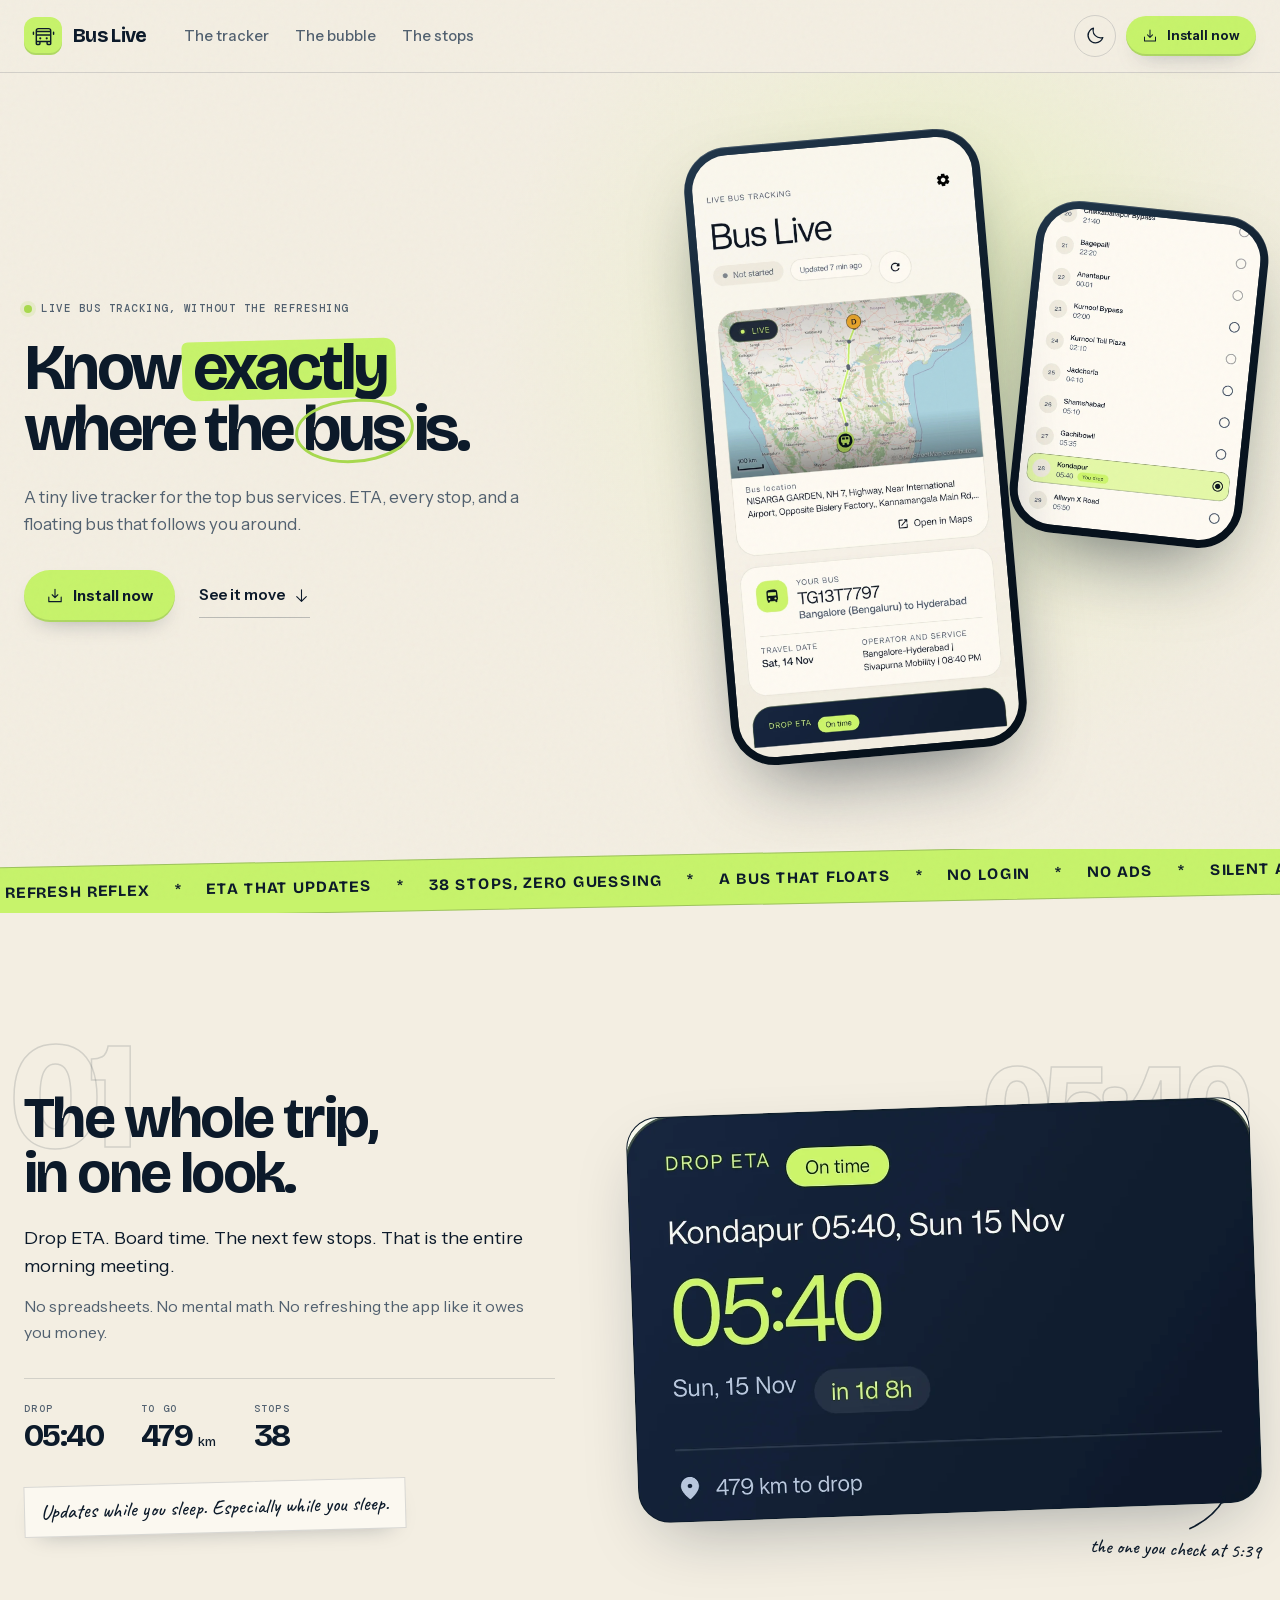
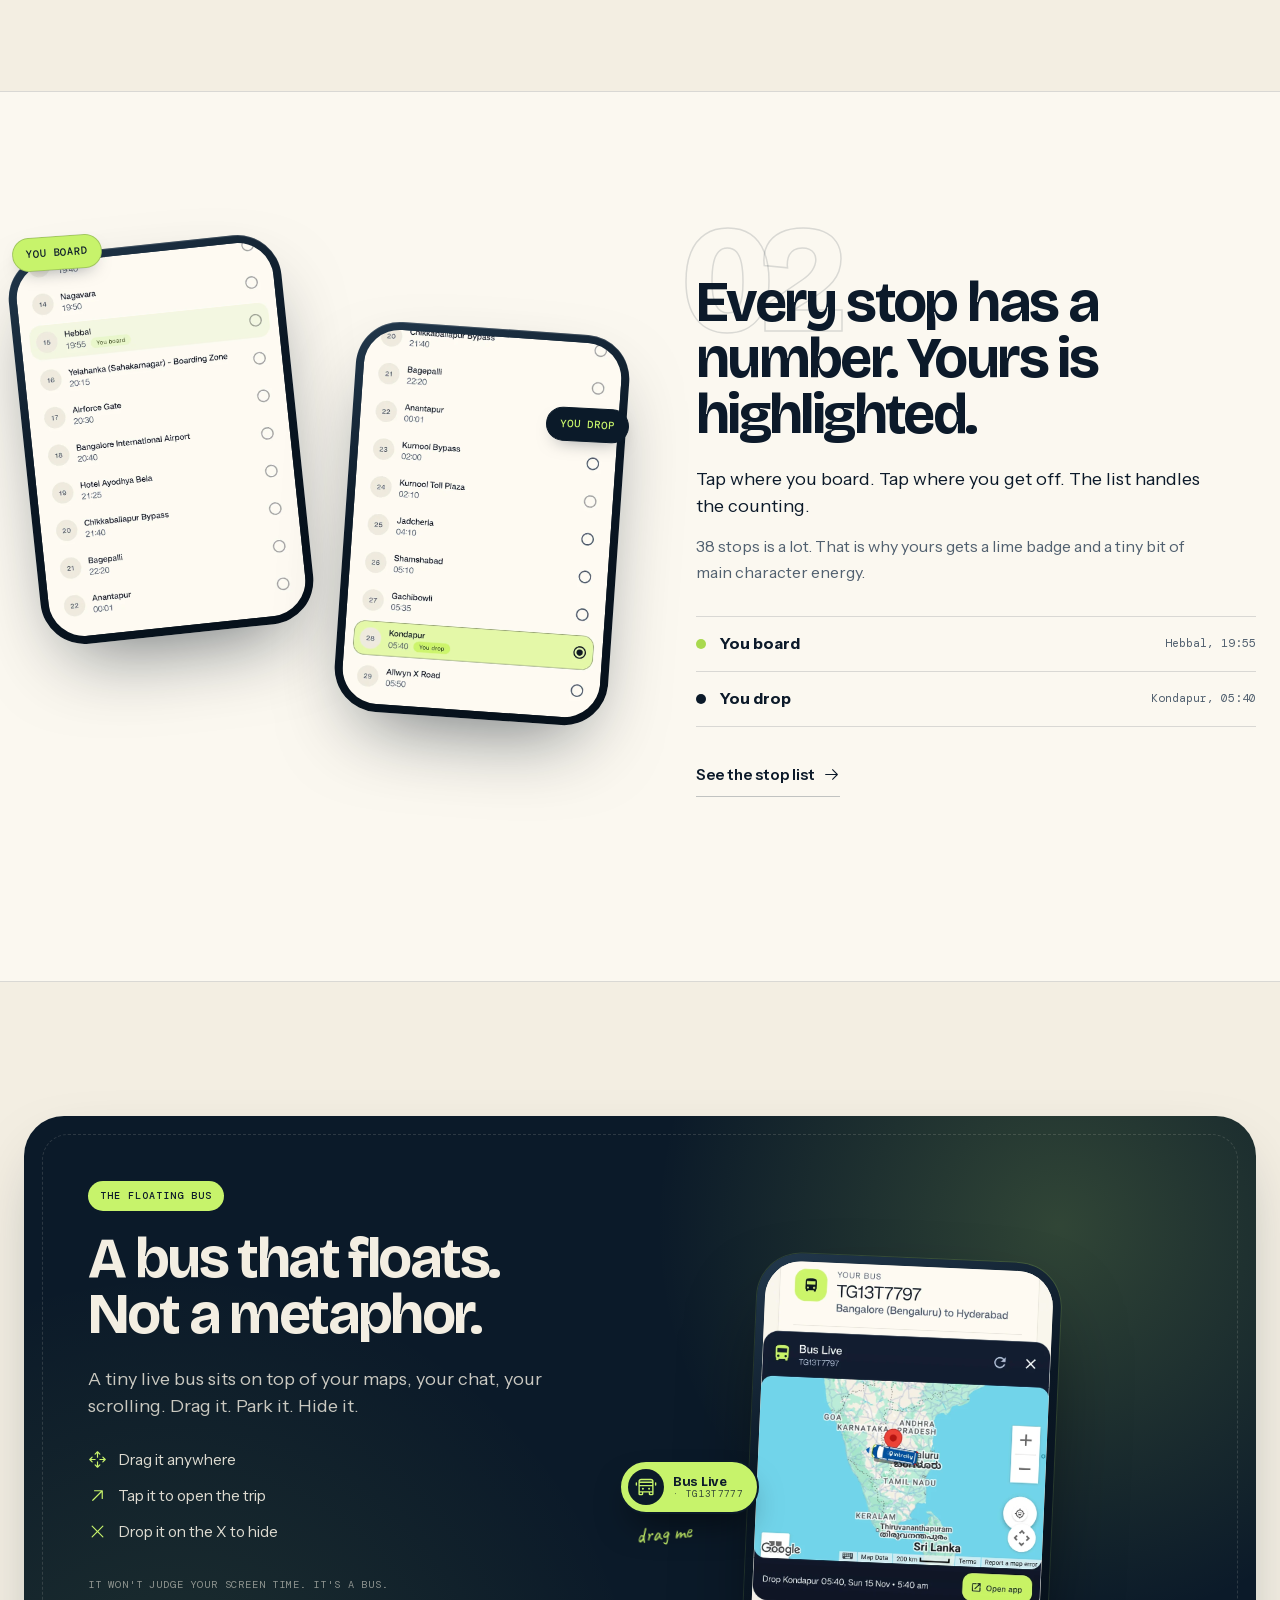
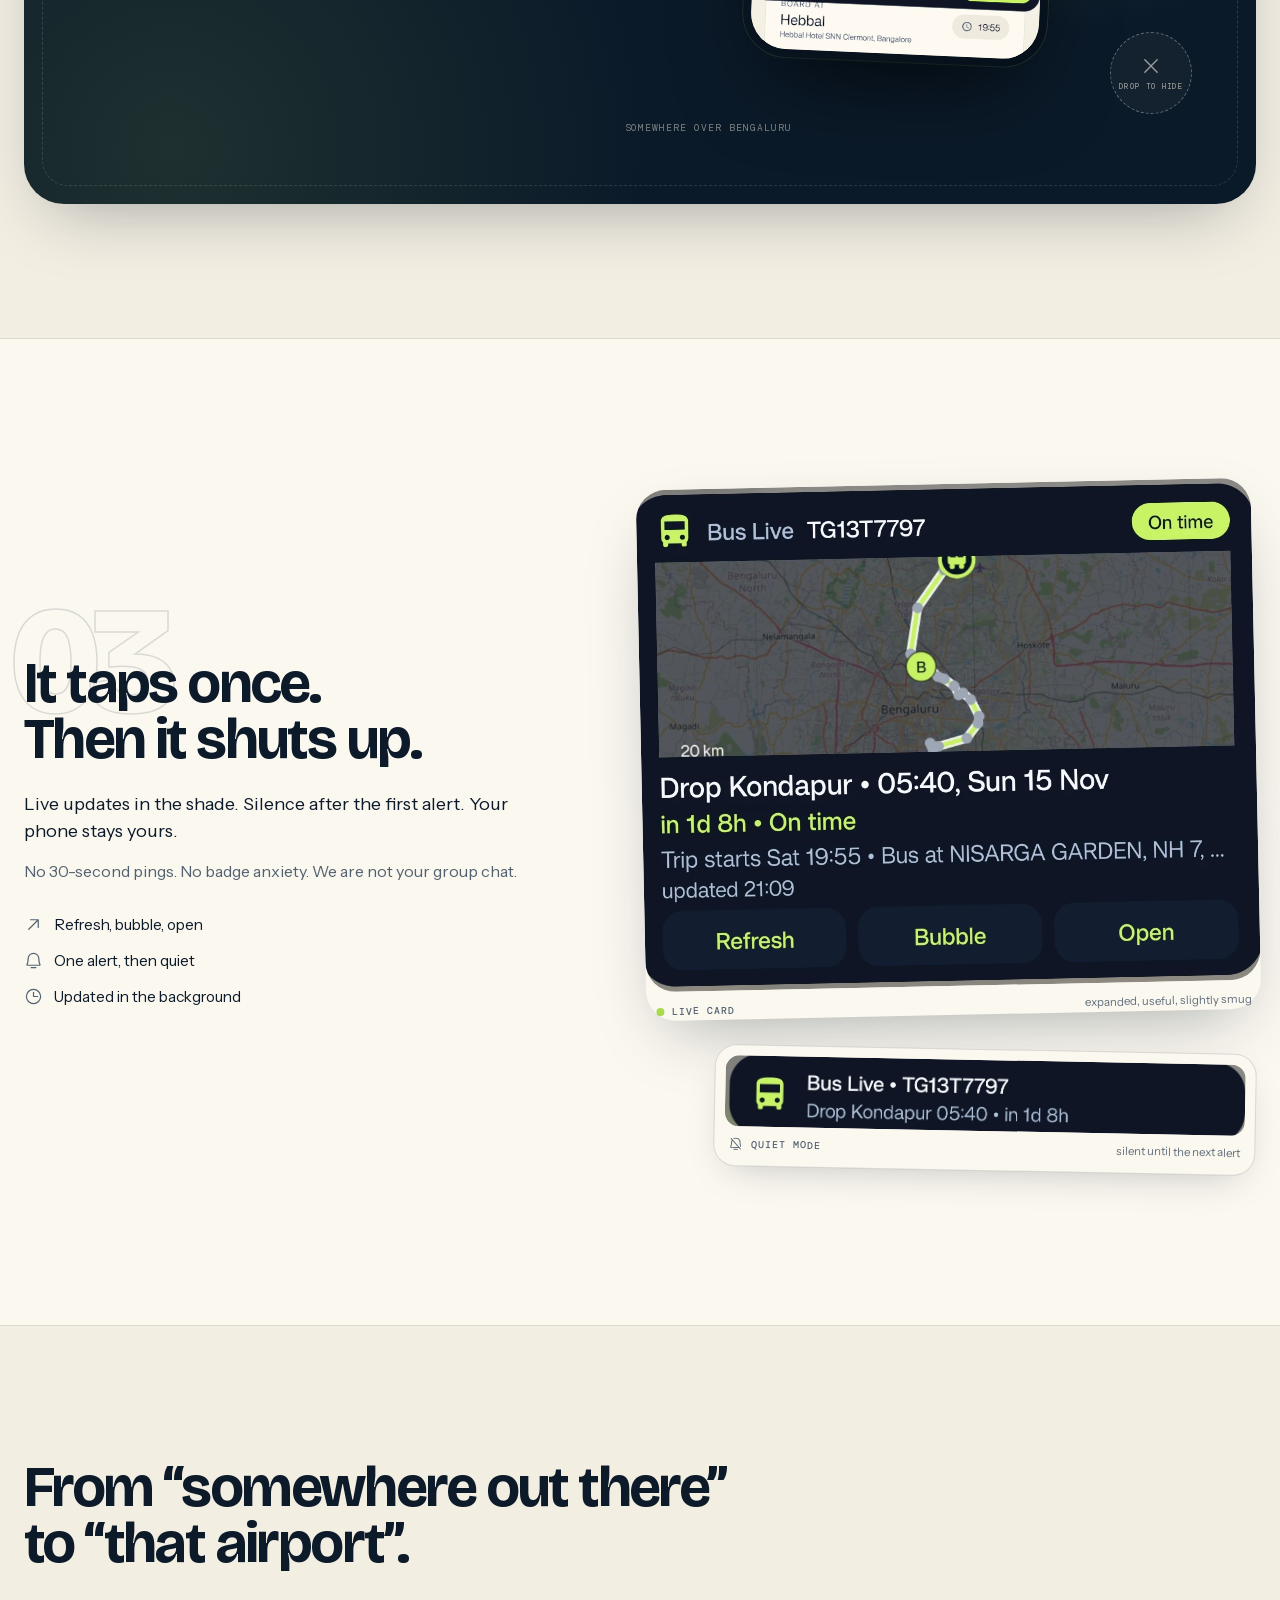
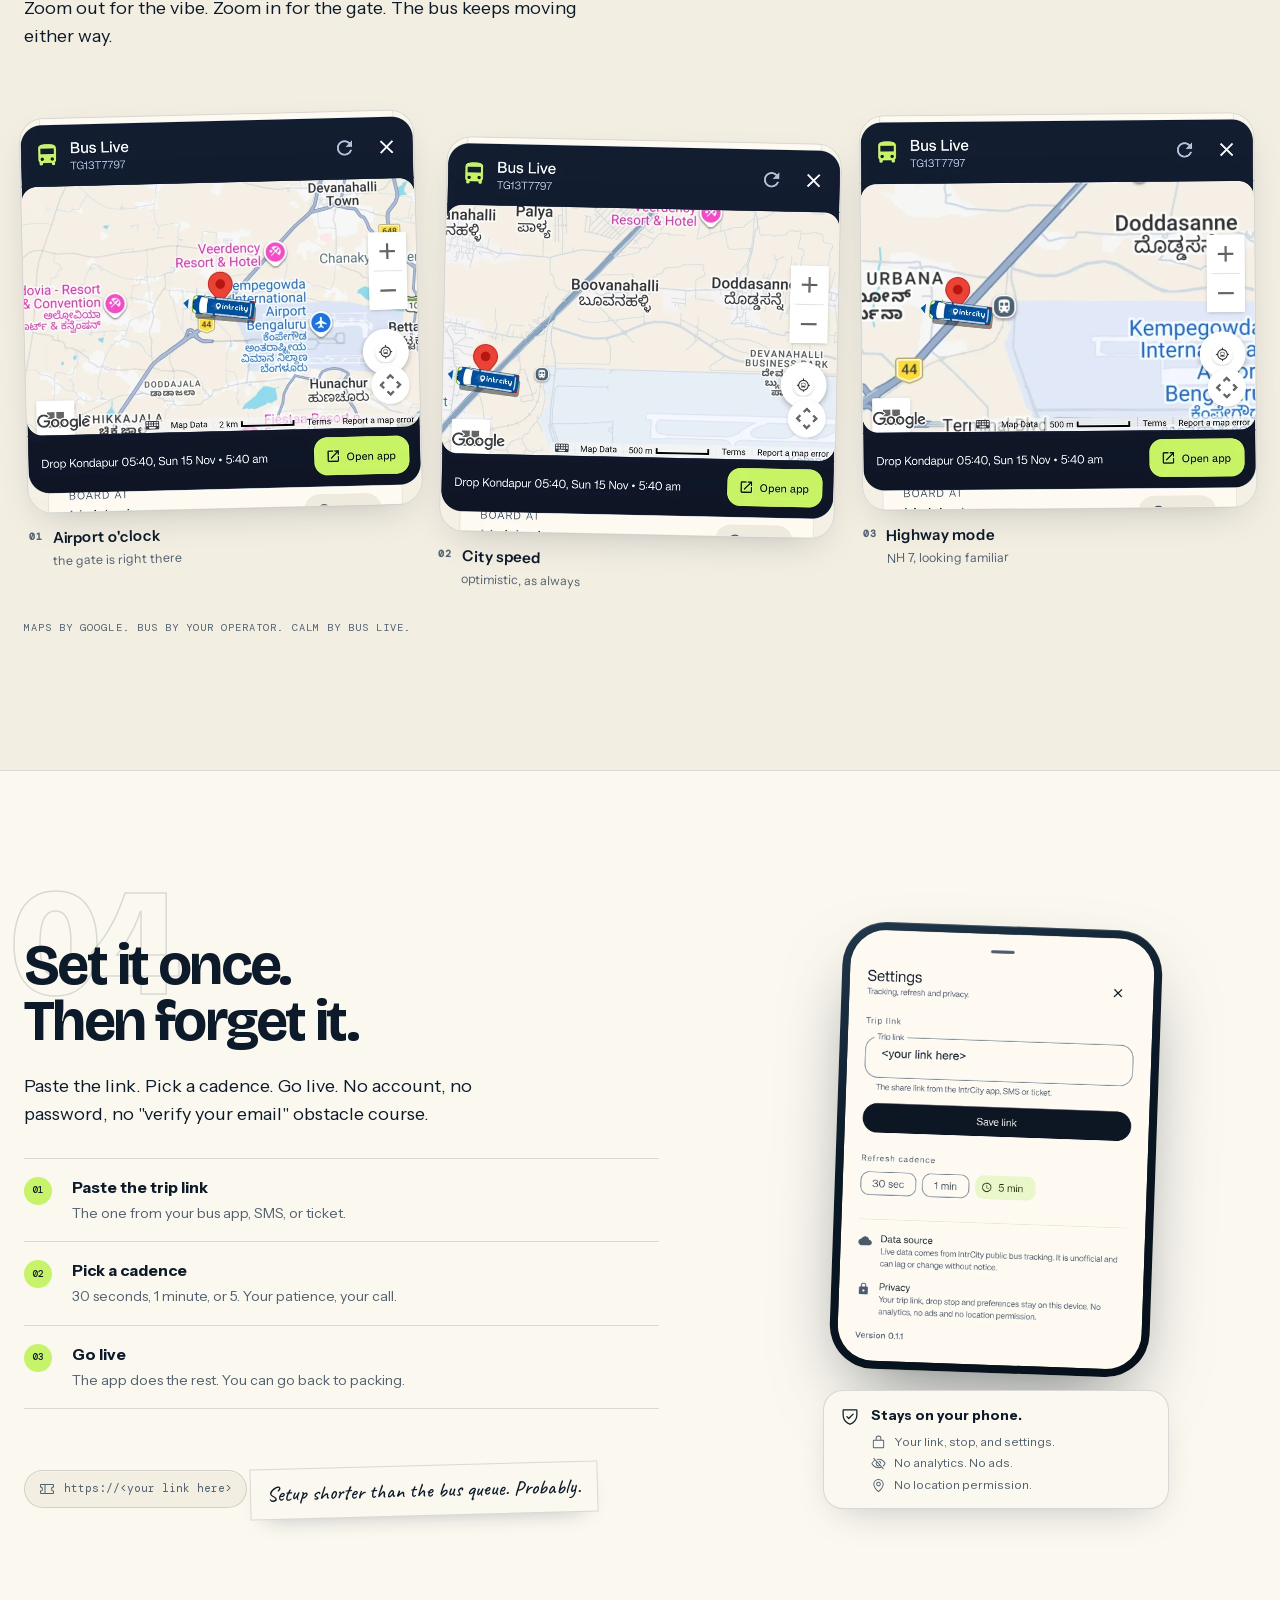
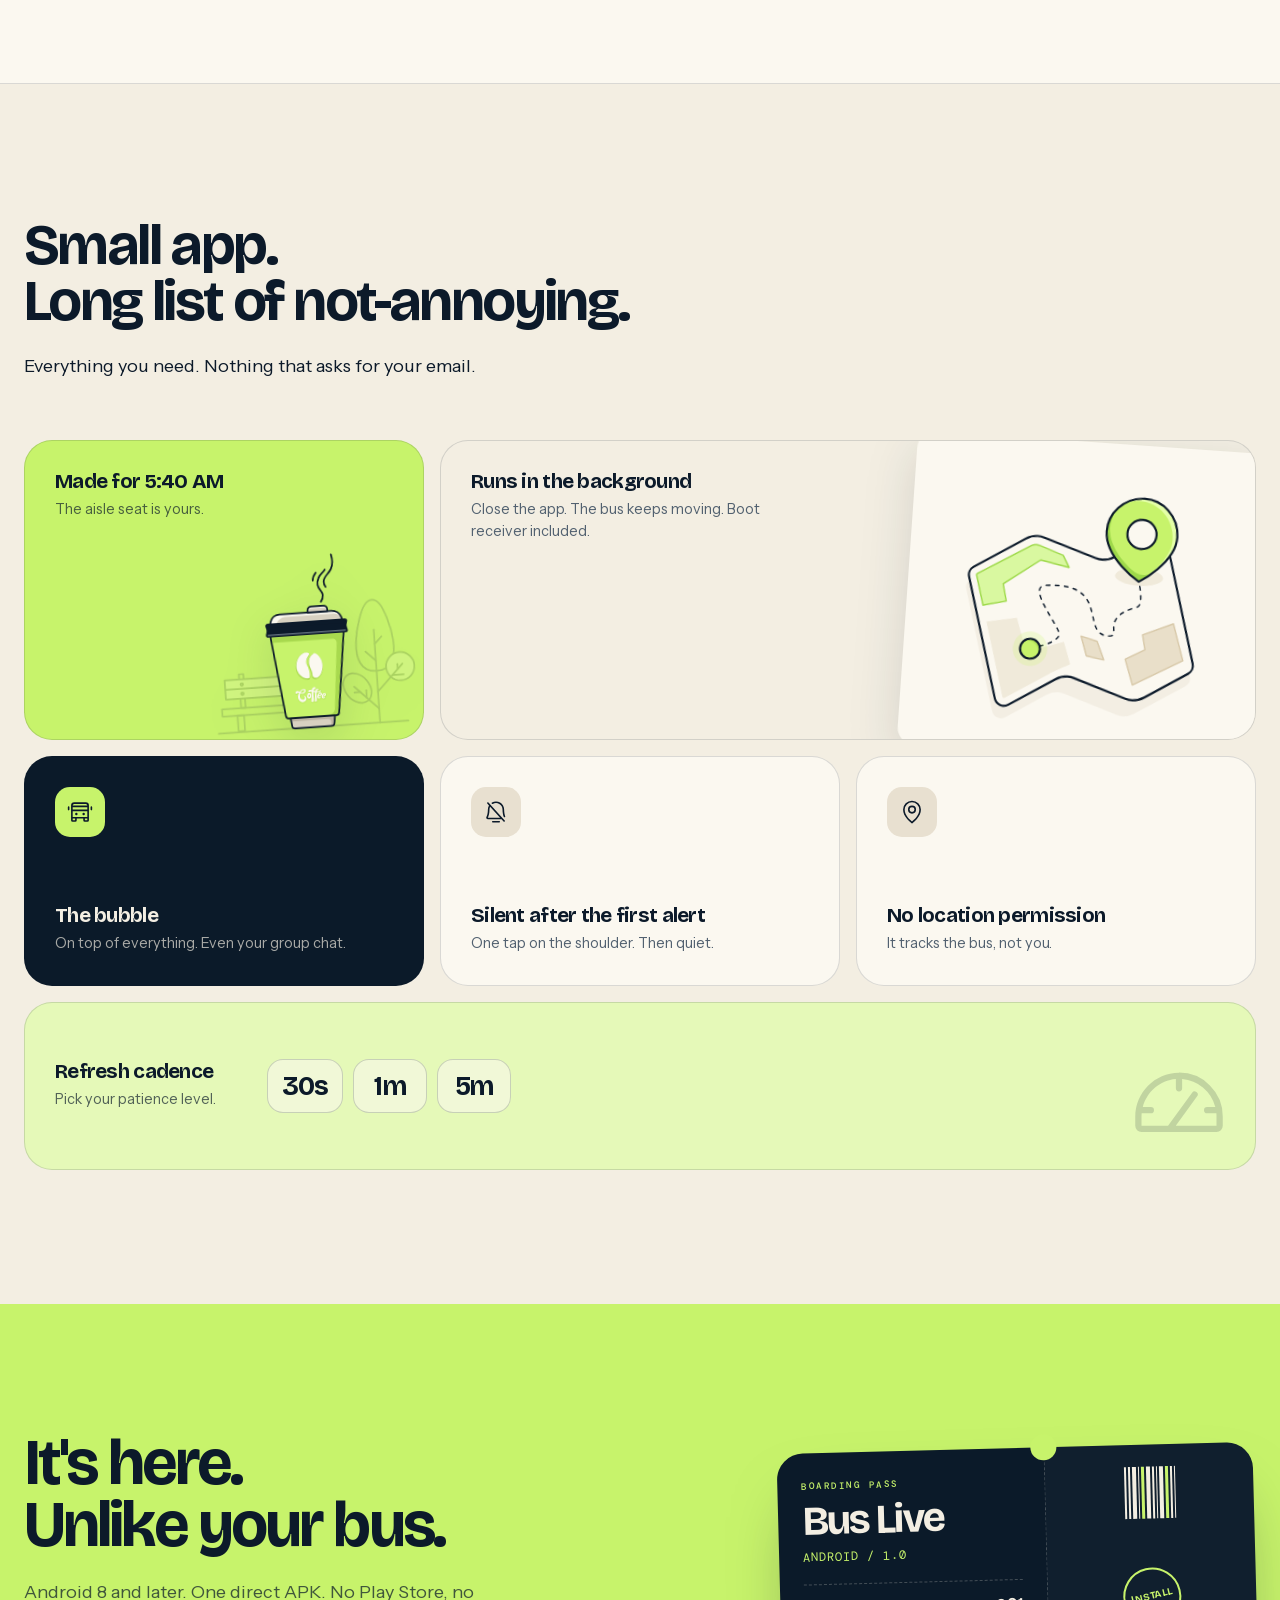
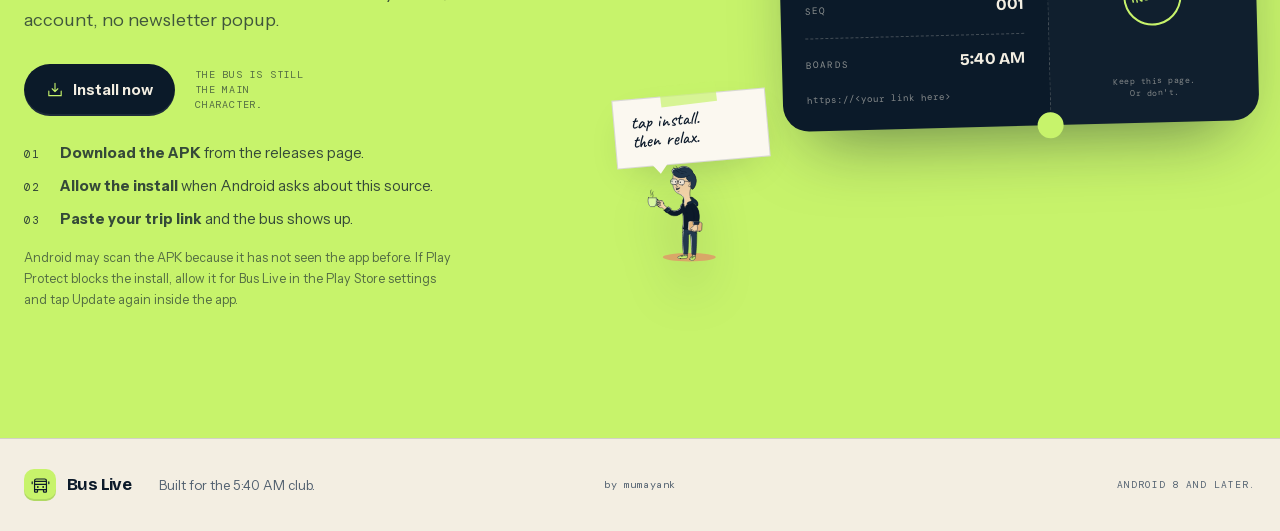
==== commit b4f0c60a: "Fix accessibility audit findings" ====
--- a/index.html
+++ b/index.html
@@ -9,18 +9,25 @@
   <meta property="og:title" content="Bus Live - know exactly where the bus is">
   <meta property="og:description" content="Live ETA, every stop, and a floating bus that follows you around. Install it on Android 8 and later.">
   <meta property="og:type" content="website">
+  <meta property="og:site_name" content="Bus Live">
   <meta property="og:url" content="https://mumayank.github.io/bus-live-site/">
-  <meta property="og:image" content="https://mumayank.github.io/bus-live-site/assets/og.png">
+  <meta property="og:image" content="https://mumayank.github.io/bus-live-site/assets/og-card.jpg">
+  <meta property="og:image:type" content="image/jpeg">
   <meta property="og:image:width" content="1200">
   <meta property="og:image:height" content="630">
+  <meta property="og:image:alt" content="Bus Live share card: Know exactly where the bus is. Install on Android 8 and later.">
   <meta name="twitter:card" content="summary_large_image">
-  <meta name="twitter:image" content="https://mumayank.github.io/bus-live-site/assets/og.png">
+  <meta name="twitter:title" content="Bus Live - know exactly where the bus is">
+  <meta name="twitter:description" content="Live ETA, every stop, and a floating bus that follows you around. Install it on Android 8 and later.">
+  <meta name="twitter:image" content="https://mumayank.github.io/bus-live-site/assets/og-card.jpg">
+  <meta name="twitter:image:alt" content="Bus Live share card: Know exactly where the bus is. Install on Android 8 and later.">
+  <link rel="canonical" href="https://mumayank.github.io/bus-live-site/">
   <link rel="icon" href="favicon.svg" type="image/svg+xml">
   <link rel="preload" href="assets/fonts/bricolage-grotesque.woff2" as="font" type="font/woff2" crossorigin>
   <link rel="preload" href="assets/fonts/instrument-sans.woff2" as="font" type="font/woff2" crossorigin>
   <link rel="preload" href="assets/img/screen-main.webp" as="image" type="image/webp">
   <link rel="preload" href="assets/img/screen-allstops.webp?v=3" as="image" type="image/webp">
-  <link rel="stylesheet" href="styles.css?v=13">
+  <link rel="stylesheet" href="styles.css?v=14">
   <script>
     (function () {
       document.documentElement.classList.add('js');
@@ -211,13 +218,14 @@
             </div>
             <p class="bubble-stage__caption">somewhere over Bengaluru</p>
 
-            <button class="bus-bubble" id="bus-bubble" type="button" aria-label="The floating bus. Drag it around, or use the hide button.">
+            <button class="bus-bubble" id="bus-bubble" type="button" aria-describedby="bubble-help">
               <span class="bus-bubble__mark"><svg class="icon" aria-hidden="true"><use href="assets/icons.svg#i-bus"></use></svg></span>
-              <span class="bus-bubble__text"><b>Bus Live</b><em>TG13T7777</em></span>
+              <span class="bus-bubble__text"><b>Bus Live</b><em>· TG13T7777</em></span>
             </button>
+            <span class="sr-only" id="bubble-help">Drag it around, or use the drop to hide button.</span>
             <span class="bubble-hint" id="bubble-hint" aria-hidden="true">drag me</span>
 
-            <button class="bubble-hide" id="bubble-hide" type="button" aria-label="Hide the floating bus">
+            <button class="bubble-hide" id="bubble-hide" type="button" aria-label="Drop to hide the floating bus">
               <svg class="icon" aria-hidden="true"><use href="assets/icons.svg#i-x"></use></svg>
               <span>drop to hide</span>
             </button>
@@ -266,7 +274,7 @@
           <p class="lead">Zoom out for the vibe. Zoom in for the gate. The bus keeps moving either way.</p>
         </div>
 
-        <div class="maps__strip reveal">
+        <div class="maps__strip reveal" tabindex="0" role="region" aria-label="Map screenshots">
           <figure class="map-card map-card--one">
             <div class="map-card__img">
               <img src="assets/img/map-airport.webp?v=2" width="760" height="760" alt="Bus Live map zoomed in near Kempegowda International Airport with the bus bubble." loading="lazy">
@@ -470,7 +478,7 @@
   <footer class="footer">
     <div class="wrap footer__inner">
       <div class="footer__start">
-        <a class="brand brand--footer" href="#top" aria-label="Back to top">
+        <a class="brand brand--footer" href="#top" aria-label="Bus Live, back to top">
           <span class="brand__mark"><svg class="icon" aria-hidden="true"><use href="assets/icons.svg#i-bus"></use></svg></span>
           <span class="brand__name">Bus Live</span>
         </a>
--- a/styles.css
+++ b/styles.css
@@ -1877,7 +1877,7 @@
   font-family: var(--font-mono);
   font-size: 0.68rem;
   letter-spacing: 0.08em;
-  color: rgba(12, 26, 42, 0.55);
+  color: rgba(12, 26, 42, 0.8);
 }
 
 .install-note {
